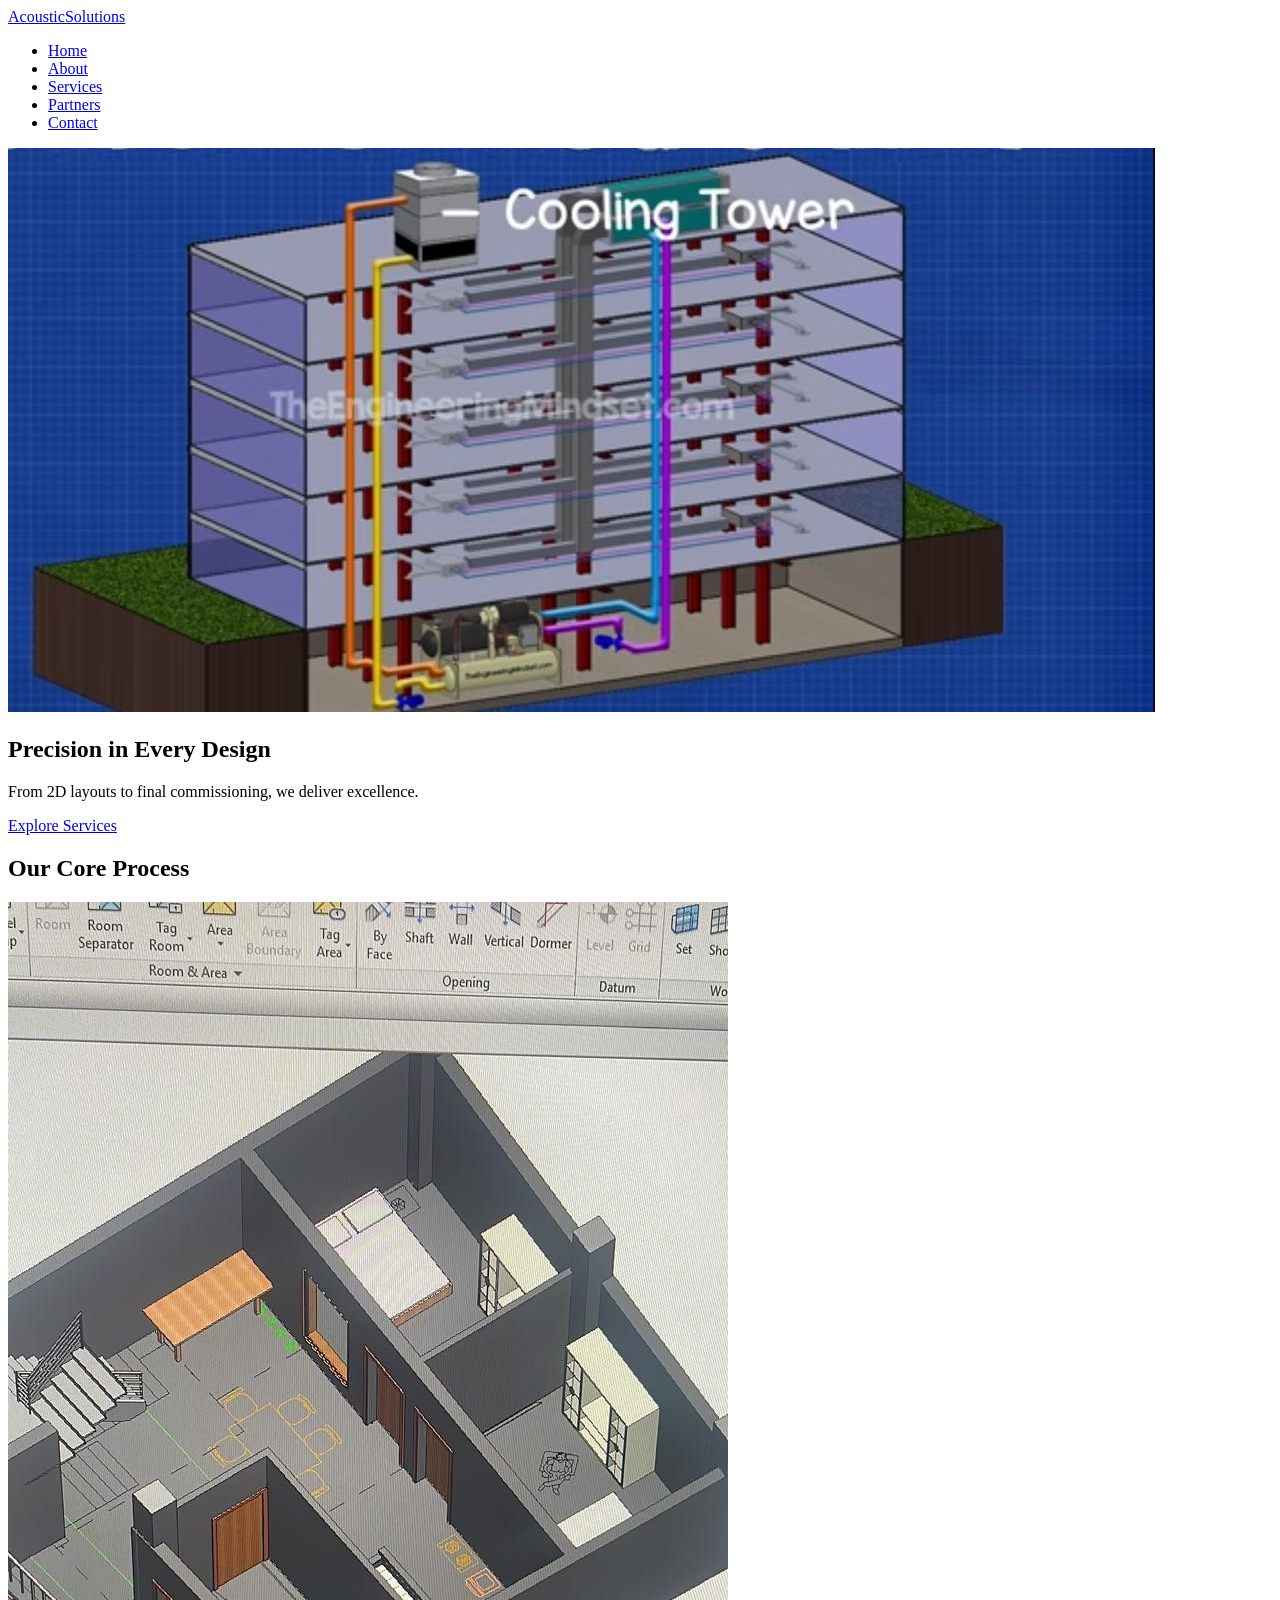
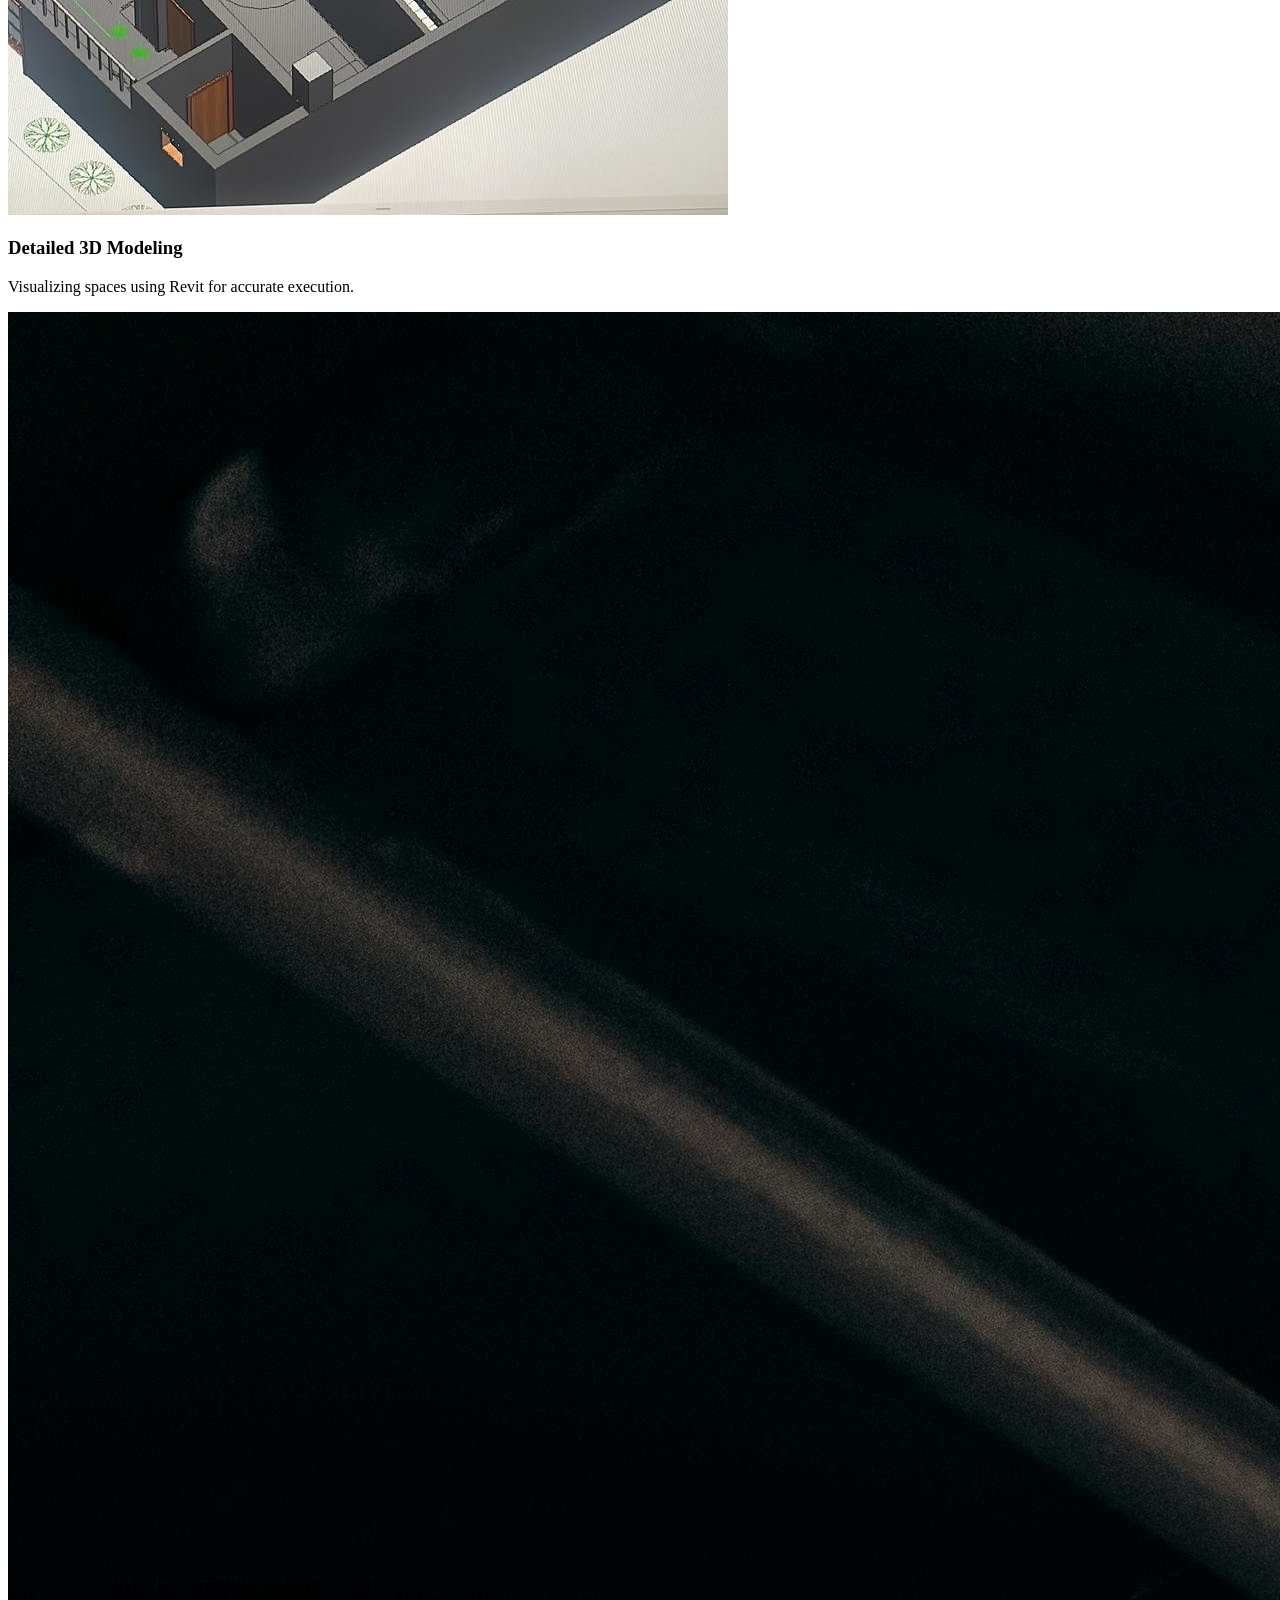
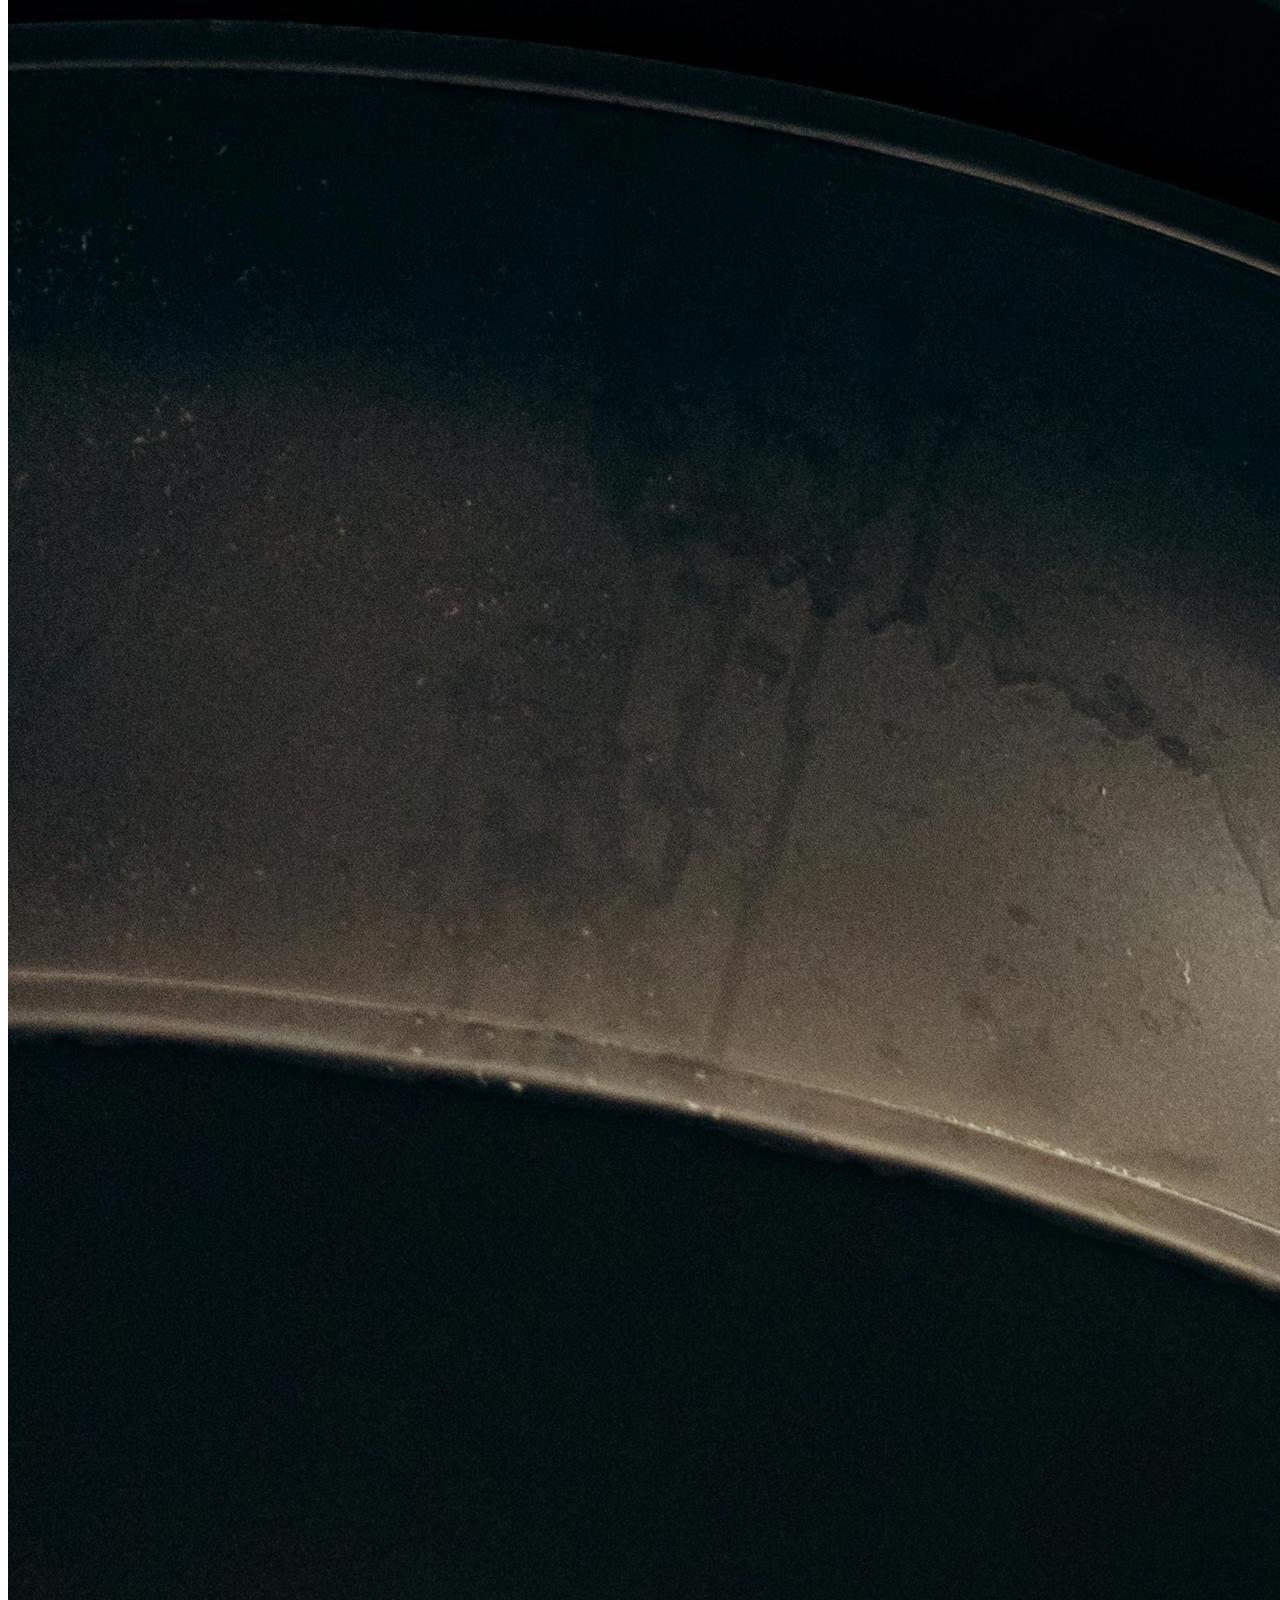
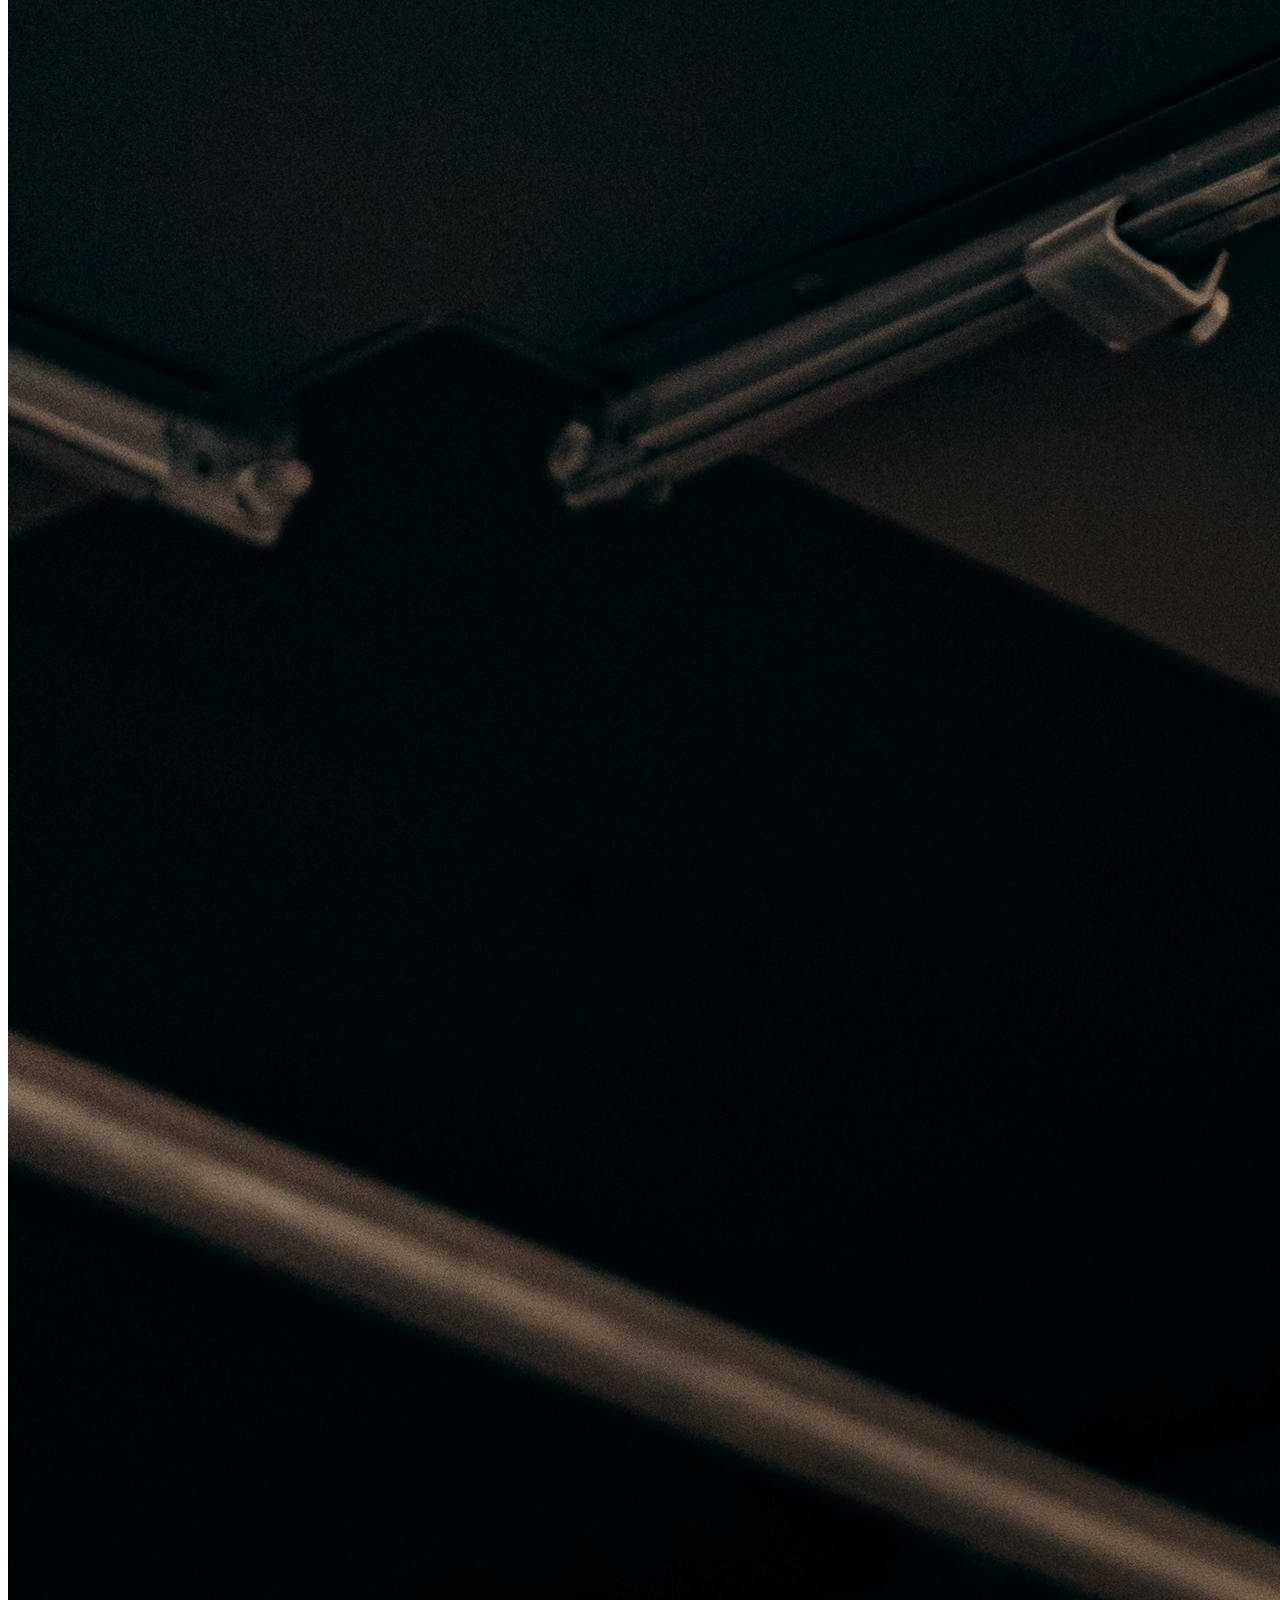
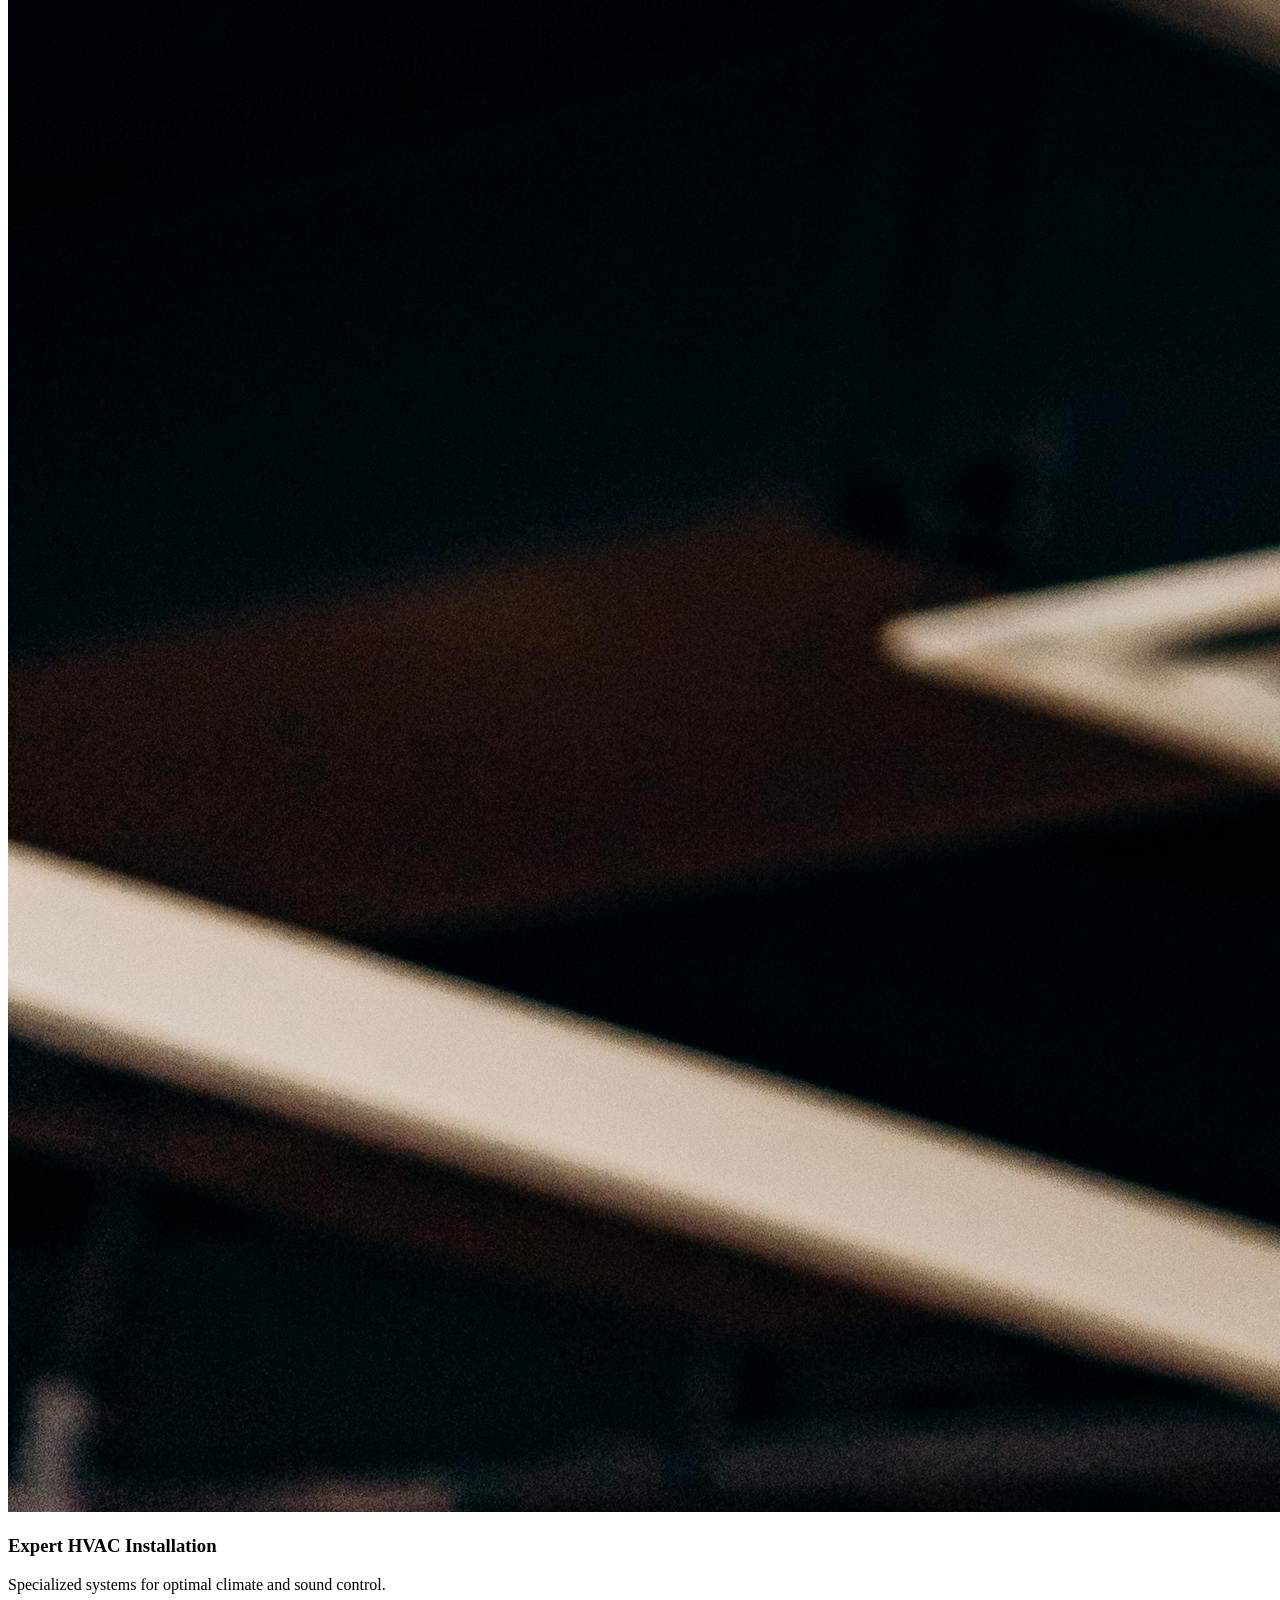
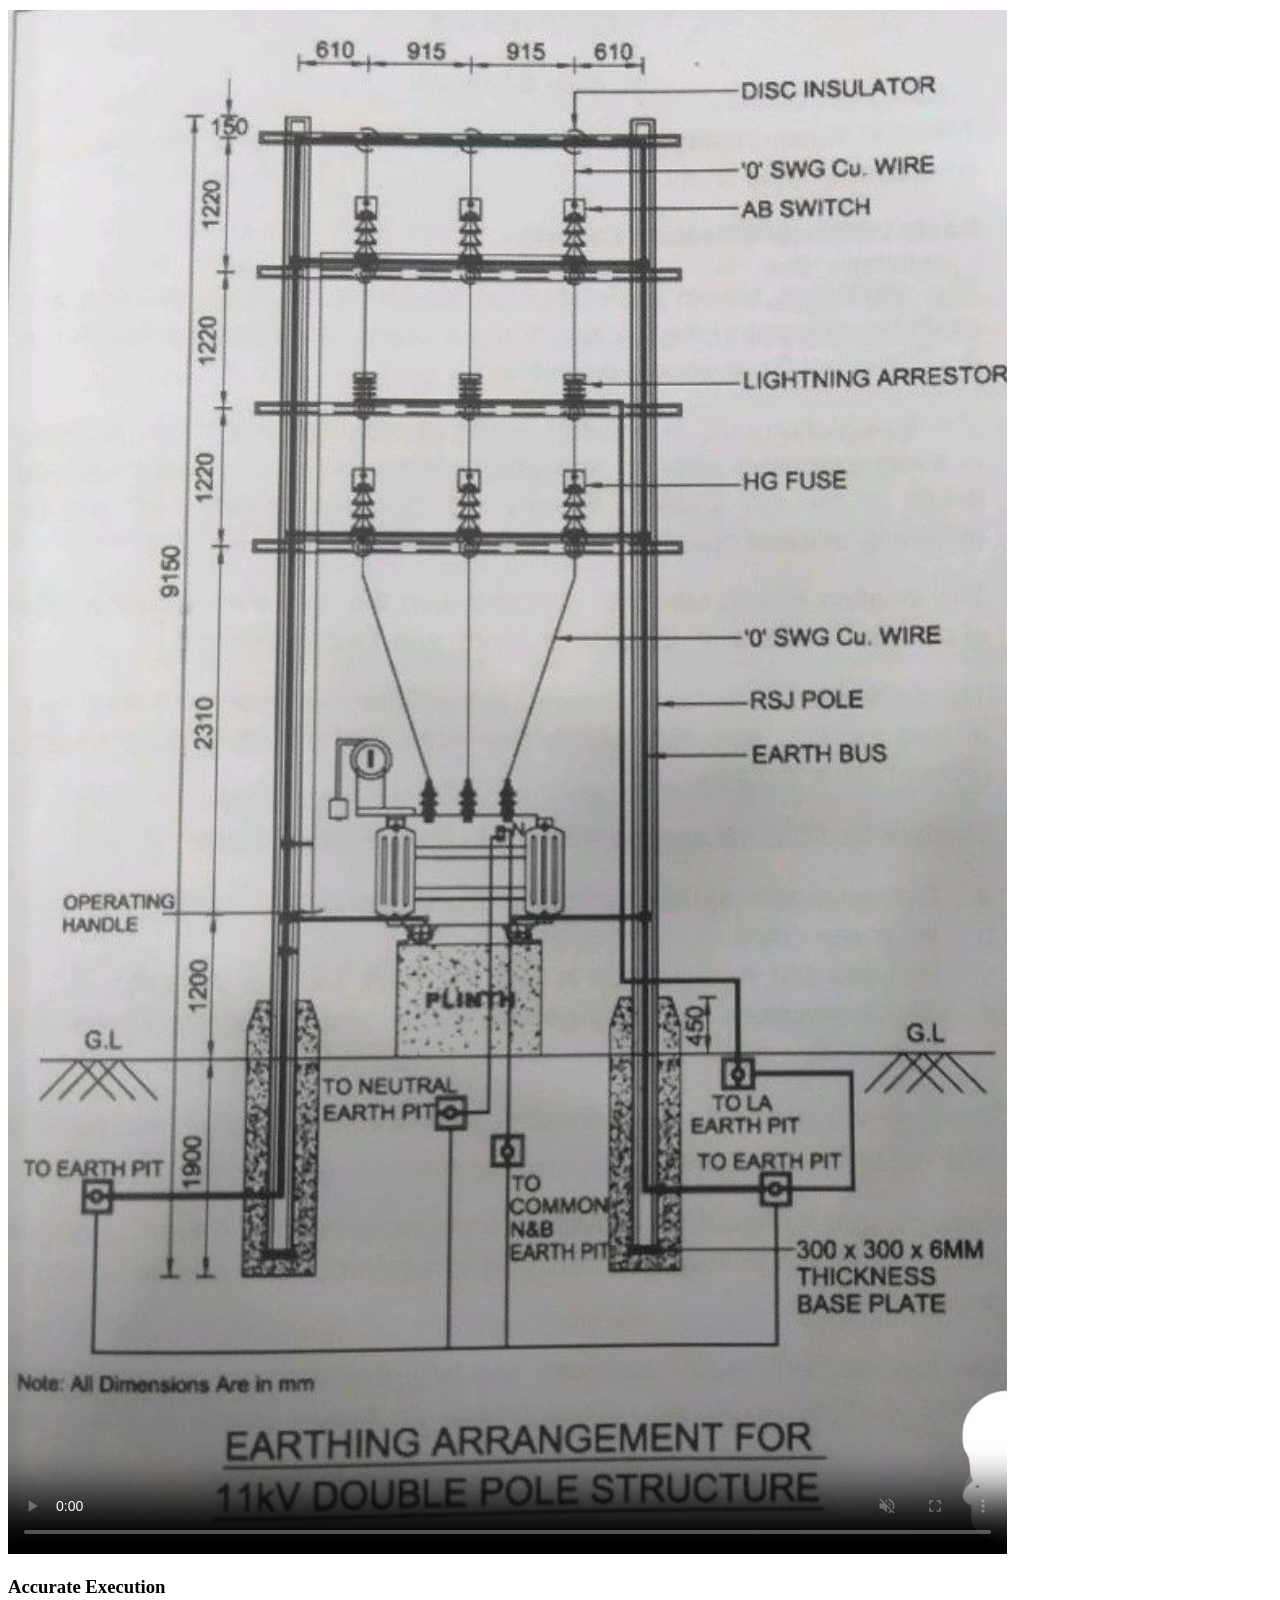
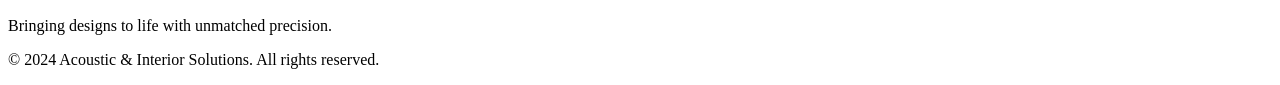
==== index.html @ cf15845e "Add files via upload" ====
<!DOCTYPE html>
<html lang="en">
<head>
    <meta charset="UTF-8">
    <meta name="viewport" content="width=device-width, initial-scale=1.0">
    <title>Home | Acoustic & Interior Solutions</title>
    <link rel="stylesheet" href="css/style.css">
</head>
<body>

<header>
    <a href="index.html" class="logo">AcousticSolutions</a>
    <nav>
        <ul>
            <li><a href="index.html">Home</a></li>
            <li><a href="about.html">About</a></li>
            <li><a href="service.html">Services</a></li>
            <li><a href="partner.html">Partners</a></li>
            <li><a href="contact.html">Contact</a></li>
        </ul>
    </nav>
</header>

<main>
    <!-- Hero Section with Background Video -->
    <section class="hero-video media-container">
        <video autoplay loop muted playsinline poster="image/system.jpg">
            <source src="video/work.mp4" type="video/mp4">
            Your browser does not support the video tag.
        </video>
        <div class="hero-overlay">
            <h1>Precision in Every Design</h1>
            <p>From 2D layouts to final commissioning, we deliver excellence.</p>
            <a href="service.html" class="btn">Explore Services</a>
        </div>
    </section>

    <!-- Featured Projects/Process -->
    <section class="featured fade-in">
        <h2>Our Core Process</h2>
        <div class="grid-3">
            <div class="card">
                <div class="media-container">
                    <img src="image/revit1.jpg" alt="Revit Design Model">
                </div>
                <h3>Detailed 3D Modeling</h3>
                <p>Visualizing spaces using Revit for accurate execution.</p>
            </div>
            <div class="card">
                <div class="media-container">
                    <img src="image/duct1.jpg" alt="Ductwork Installation">
                </div>
                <h3>Expert HVAC Installation</h3>
                <p>Specialized systems for optimal climate and sound control.</p>
            </div>
            <div class="card">
                <div class="media-container">
                    <video controls muted poster="image/ele.jpg">
                        <source src="video/accurate.mp4" type="video/mp4">
                    </video>
                </div>
                <h3>Accurate Execution</h3>
                <p>Bringing designs to life with unmatched precision.</p>
            </div>
        </div>
    </section>
</main>

<footer>
    <p>&copy; 2024 Acoustic & Interior Solutions. All rights reserved.</p>
</footer>

<script src="js/script.js"></script>
</body>
</html>
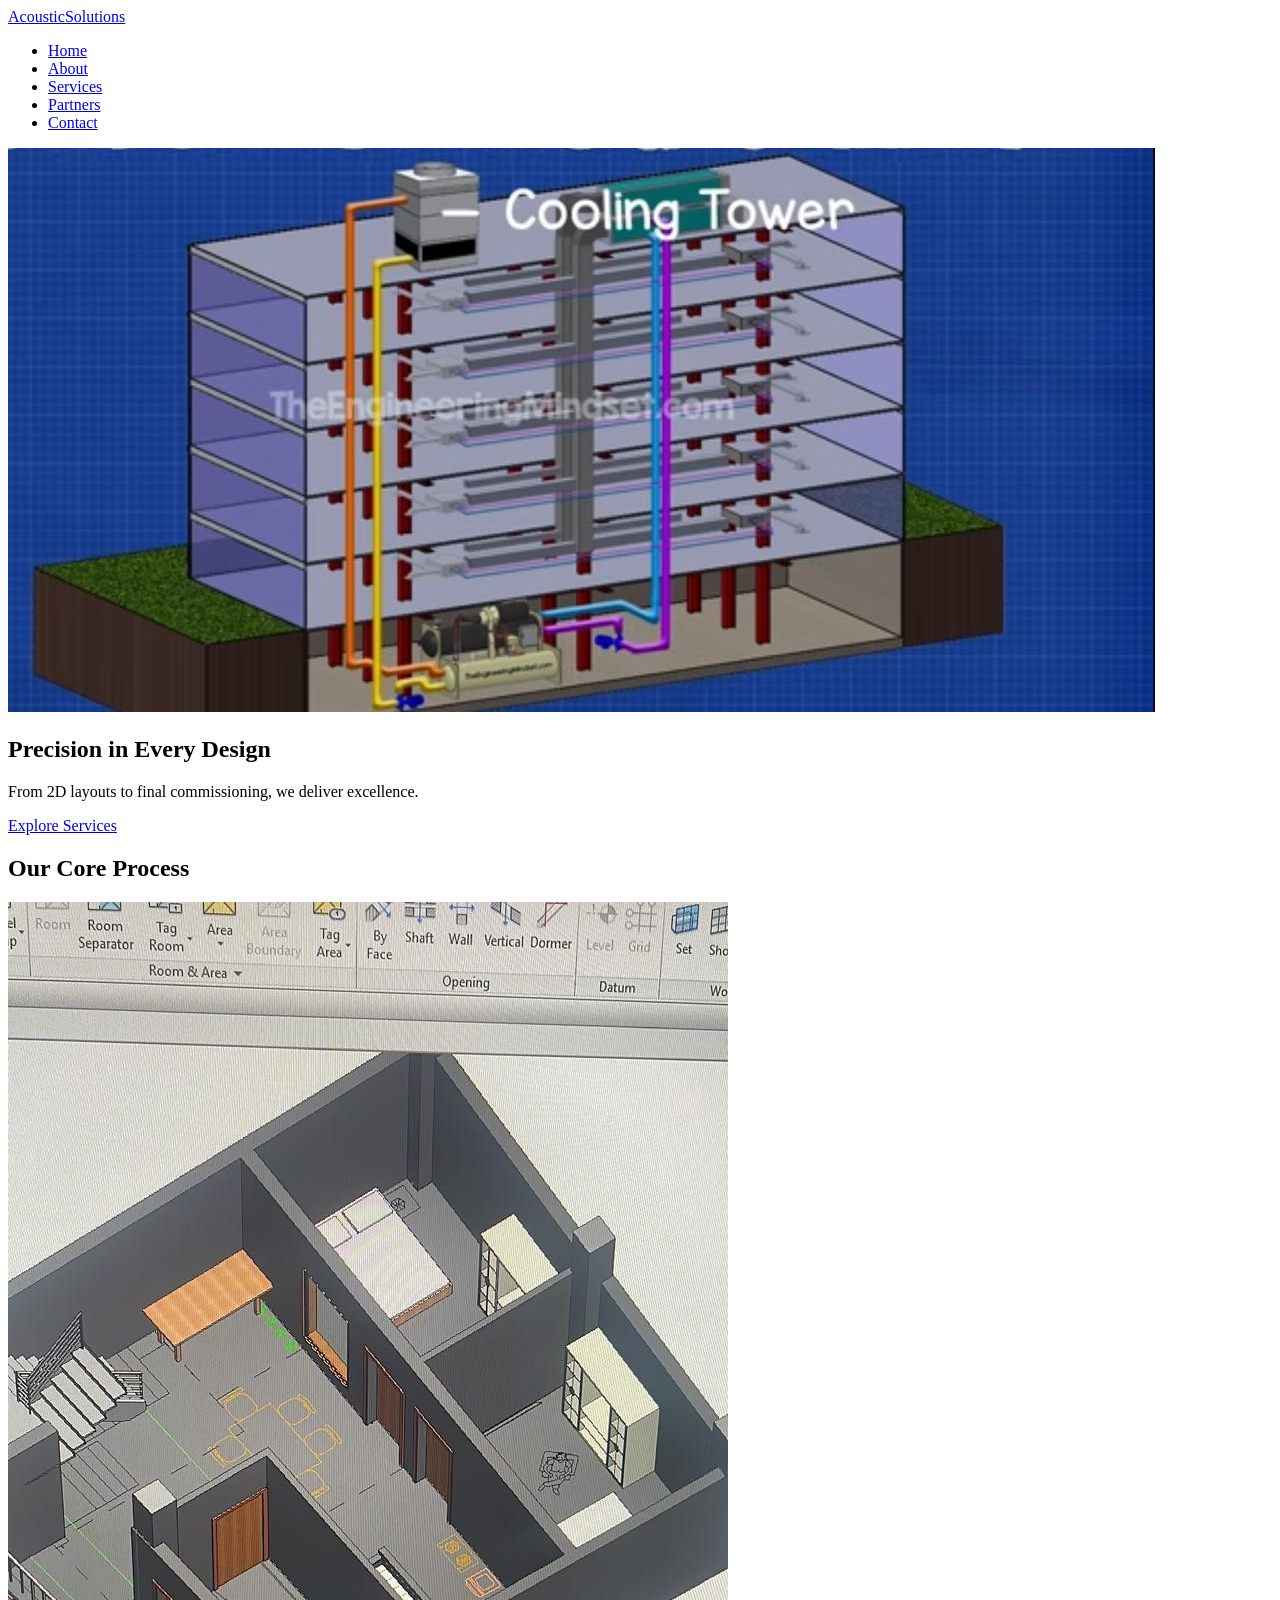
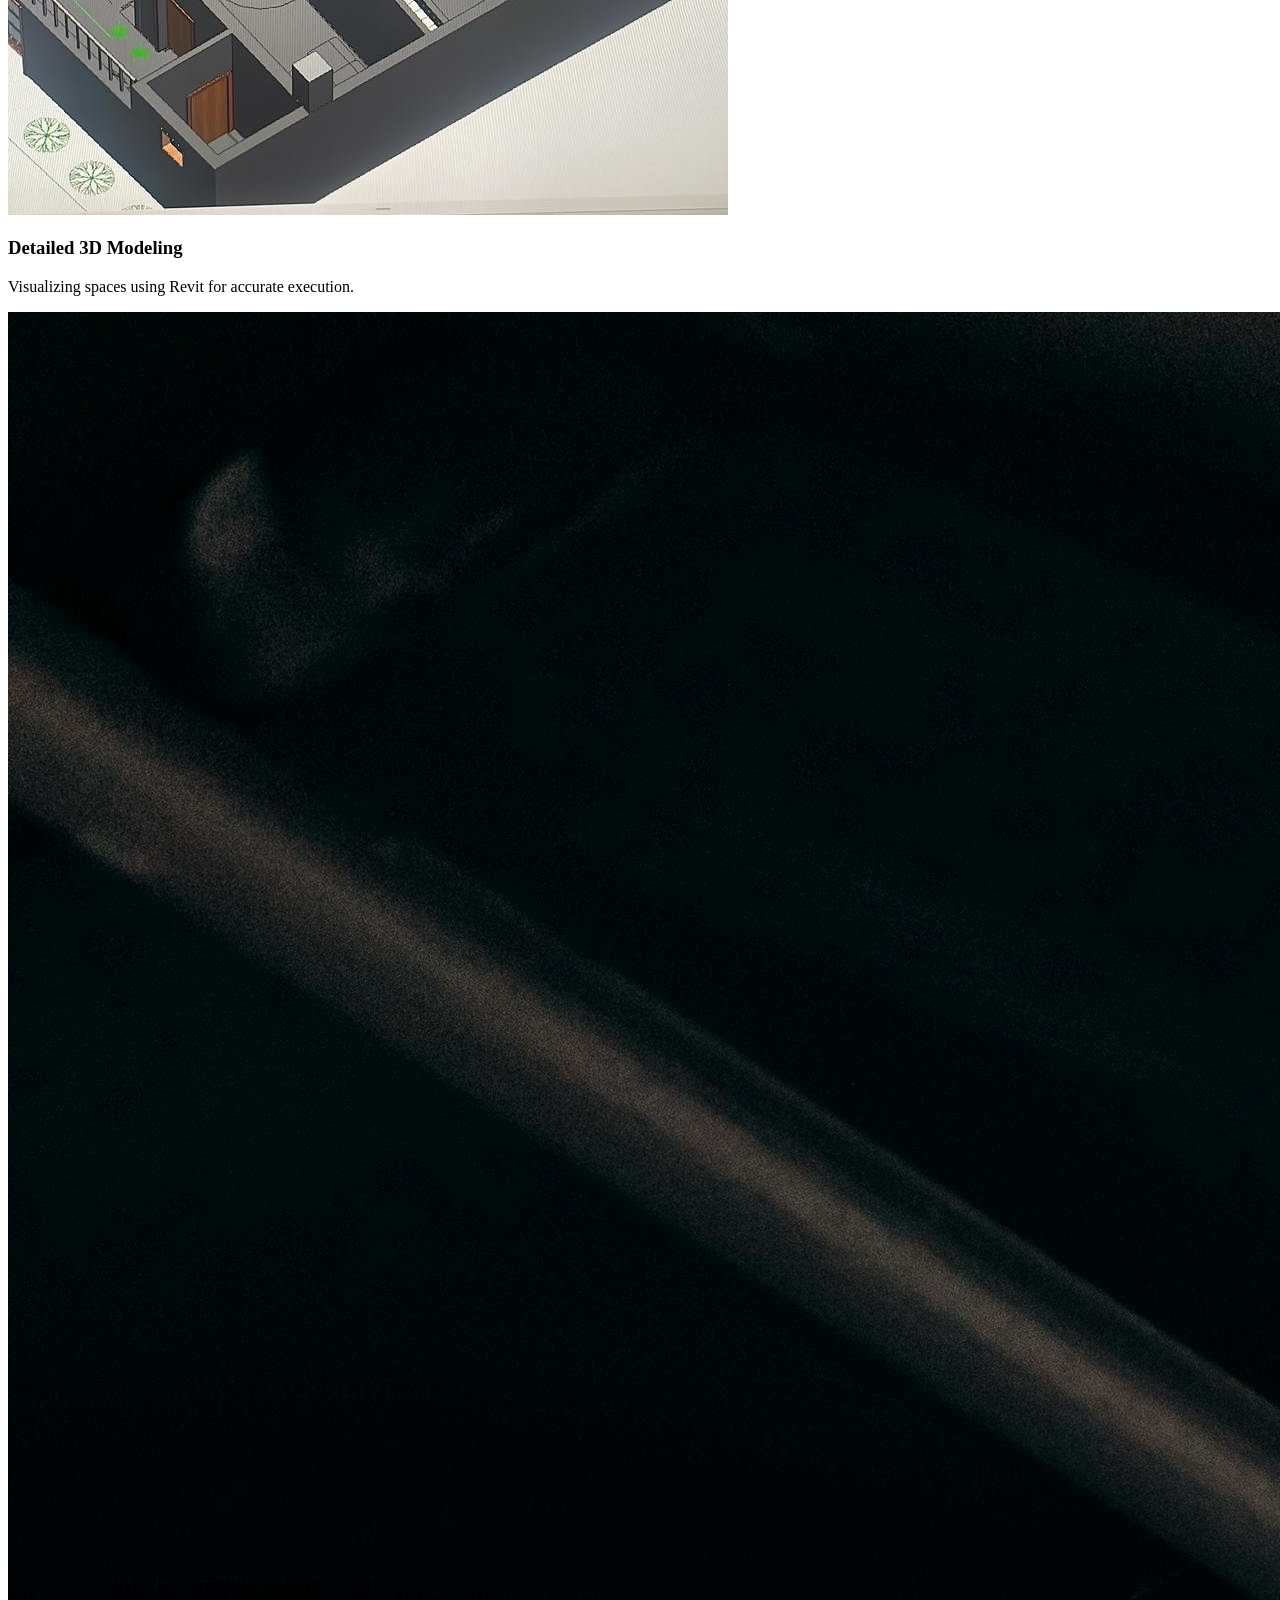
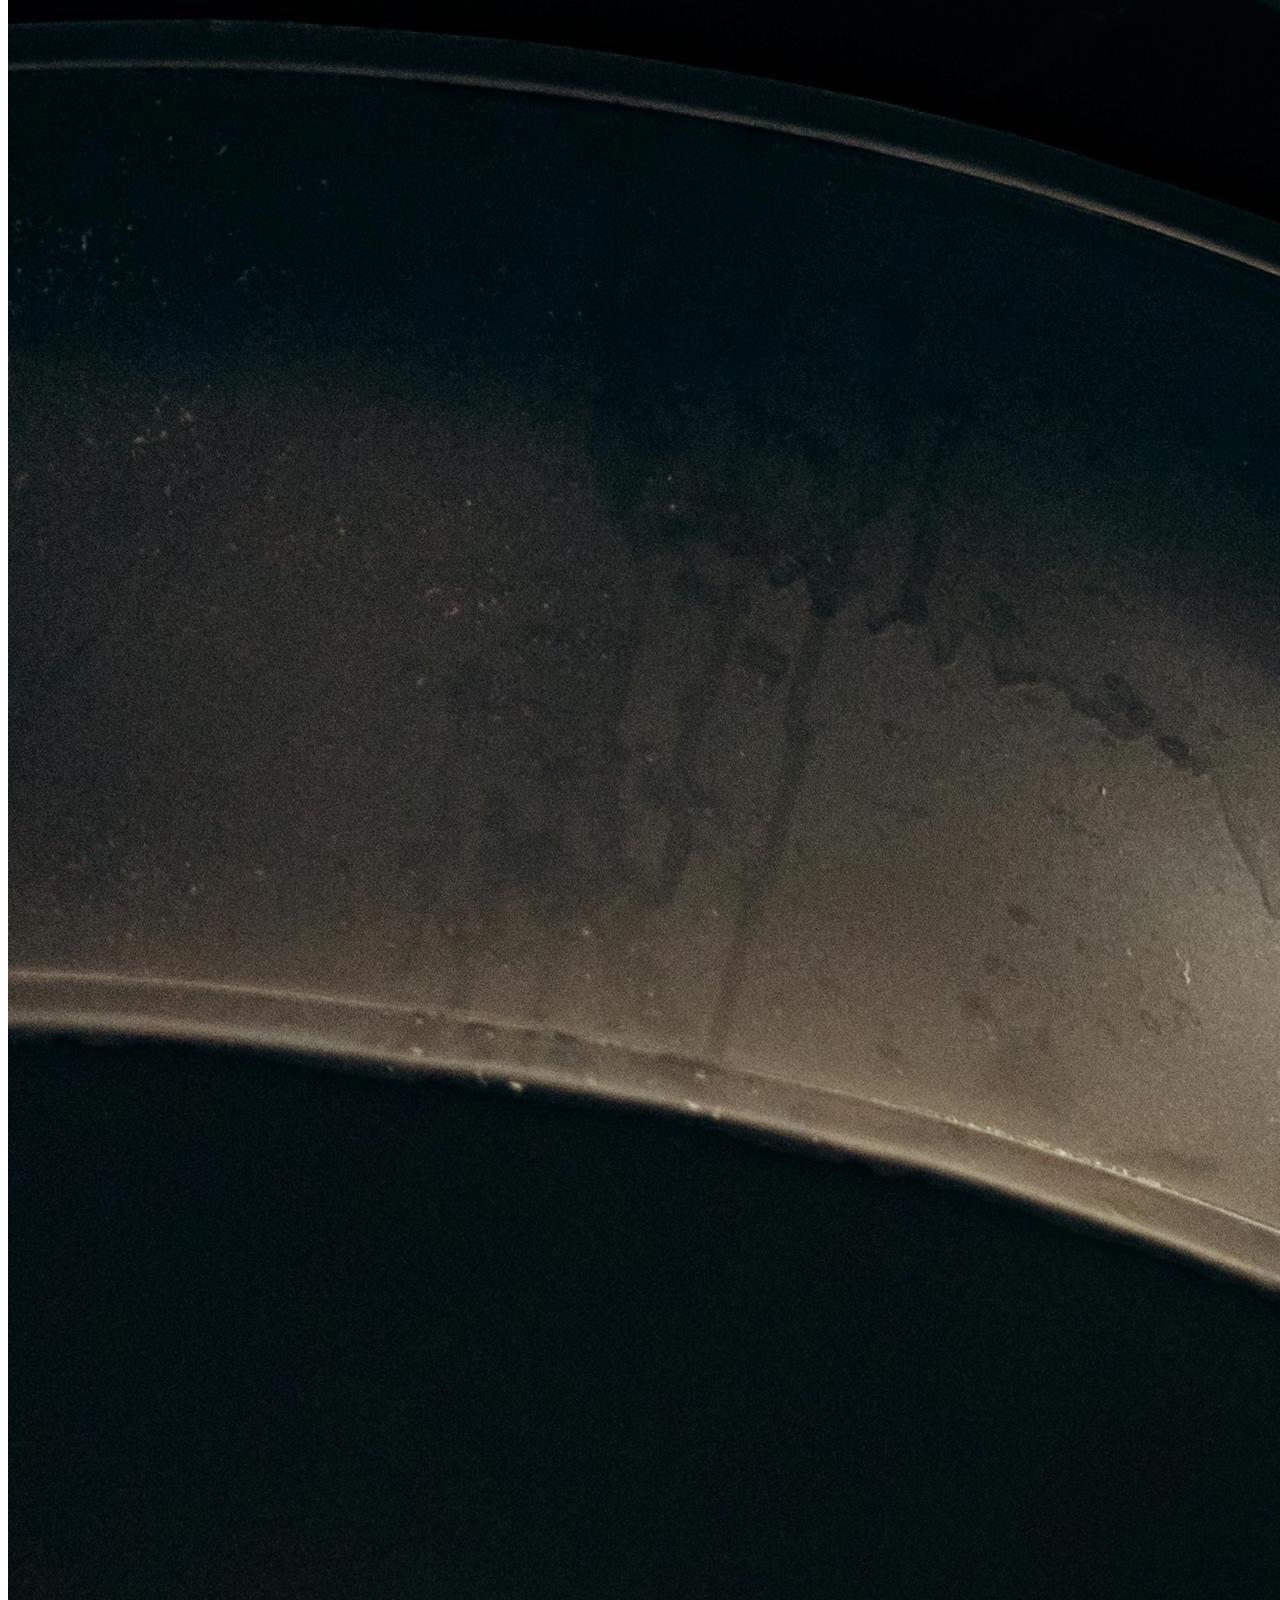
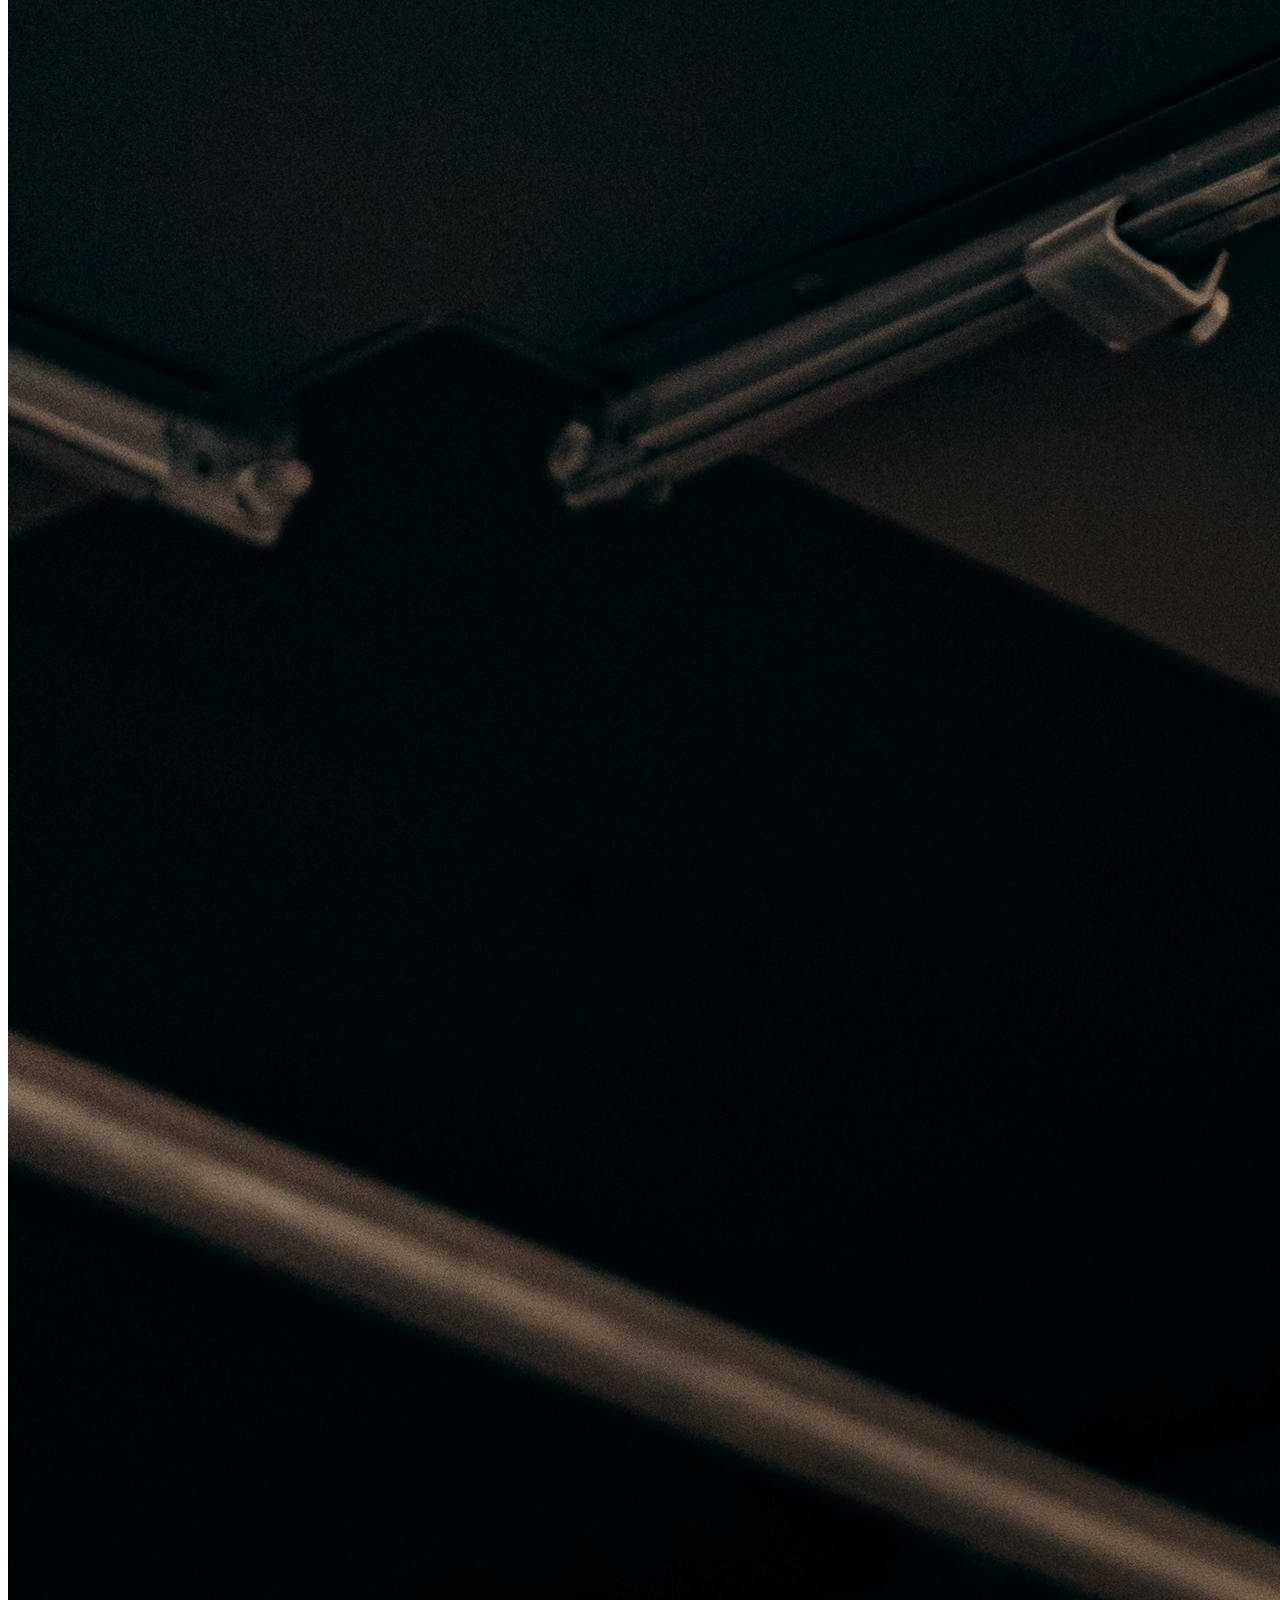
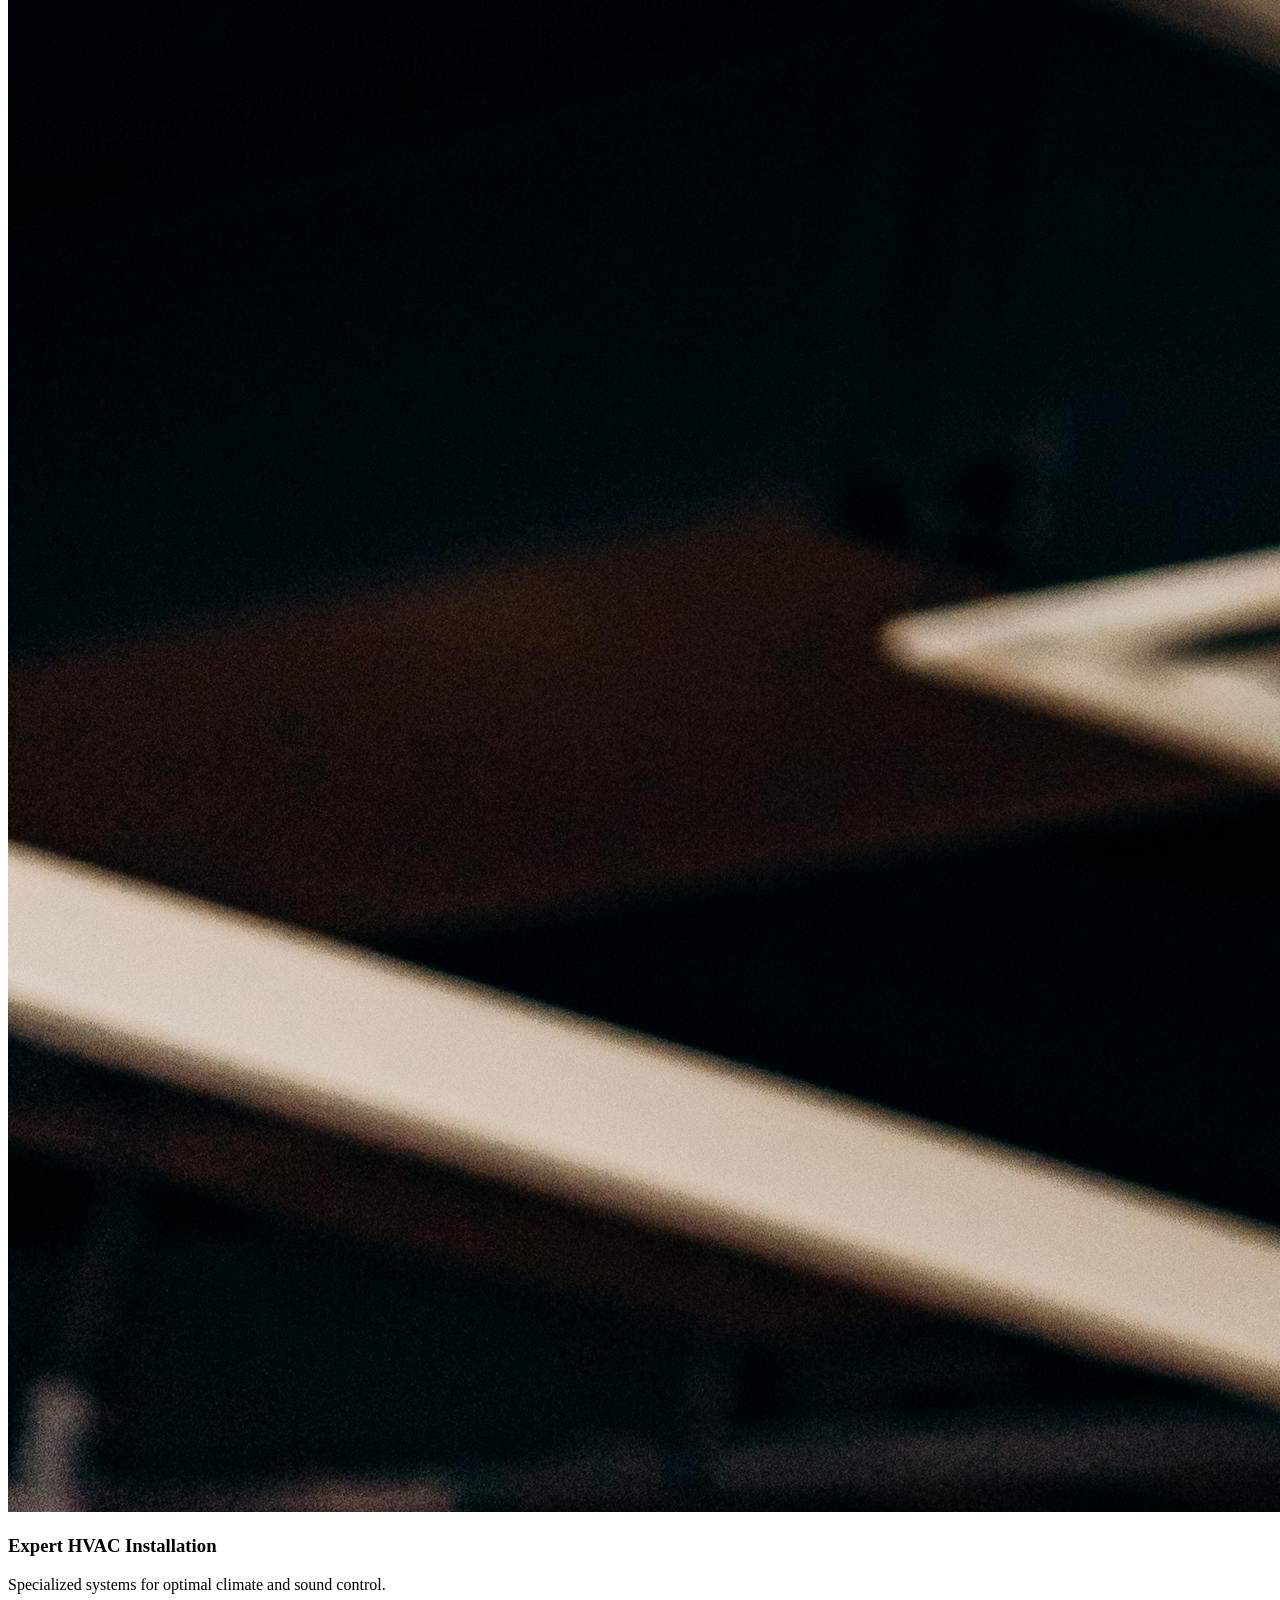
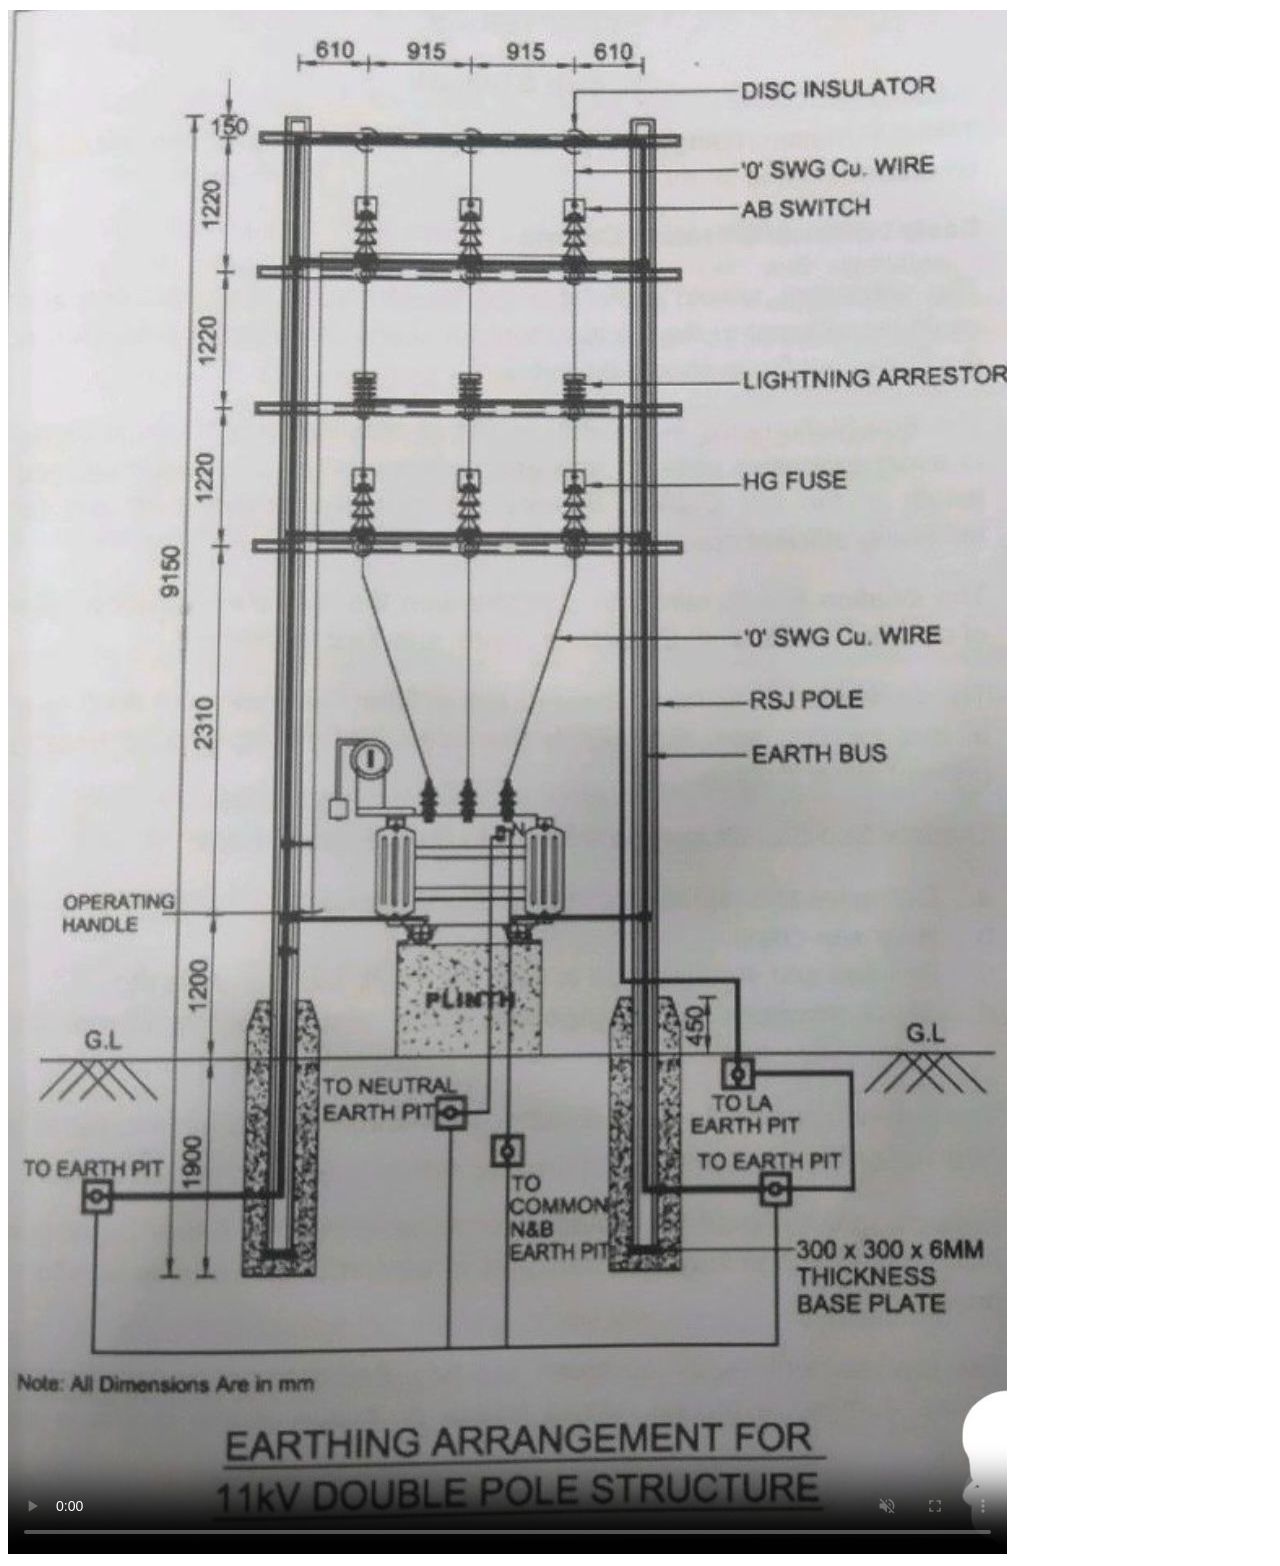
==== commit 2c21f6b9: "Update index.html" ====
--- a/index.html
+++ b/index.html
@@ -5,6 +5,18 @@
     <meta name="viewport" content="width=device-width, initial-scale=1.0">
     <title>Home | Acoustic & Interior Solutions</title>
     <link rel="stylesheet" href="css/style.css">
+    <style>
+        /* Chatbot UI Styles */
+        #ai-chat-container { position: fixed; bottom: 20px; right: 20px; z-index: 1000; font-family: Arial, sans-serif; }
+        #chat-button { background: #007bff; color: white; border: none; padding: 15px 20px; border-radius: 50px; cursor: pointer; box-shadow: 0 4px 10px rgba(0,0,0,0.2); font-weight: bold; }
+        #chat-window { display: none; width: 300px; height: 400px; background: white; border-radius: 10px; box-shadow: 0 5px 20px rgba(0,0,0,0.3); flex-direction: column; overflow: hidden; border: 1px solid #ddd; }
+        #chat-header { background: #007bff; color: white; padding: 15px; text-align: center; font-weight: bold; }
+        #chat-messages { flex: 1; padding: 15px; overflow-y: auto; font-size: 14px; background: #f9f9f9; }
+        .bot-msg { background: #e9e9e9; padding: 8px; border-radius: 8px; margin-bottom: 10px; display: inline-block; width: 90%; }
+        .user-options { display: flex; flex-direction: column; gap: 5px; }
+        .option-btn { background: #fff; border: 1px solid #007bff; color: #007bff; padding: 8px; border-radius: 5px; cursor: pointer; text-align: left; font-size: 13px; transition: 0.3s; }
+        .option-btn:hover { background: #007bff; color: white; }
+    </style>
 </head>
 <body>
 
@@ -22,11 +34,9 @@
 </header>
 
 <main>
-    <!-- Hero Section with Background Video -->
     <section class="hero-video media-container">
         <video autoplay loop muted playsinline poster="image/system.jpg">
             <source src="video/work.mp4" type="video/mp4">
-            Your browser does not support the video tag.
         </video>
         <div class="hero-overlay">
             <h1>Precision in Every Design</h1>
@@ -35,7 +45,6 @@
         </div>
     </section>
 
-    <!-- Featured Projects/Process -->
     <section class="featured fade-in">
         <h2>Our Core Process</h2>
         <div class="grid-3">
@@ -56,20 +65,4 @@
             <div class="card">
                 <div class="media-container">
                     <video controls muted poster="image/ele.jpg">
-                        <source src="video/accurate.mp4" type="video/mp4">
-                    </video>
-                </div>
-                <h3>Accurate Execution</h3>
-                <p>Bringing designs to life with unmatched precision.</p>
-            </div>
-        </div>
-    </section>
-</main>
-
-<footer>
-    <p>&copy; 2024 Acoustic & Interior Solutions. All rights reserved.</p>
-</footer>
-
-<script src="js/script.js"></script>
-</body>
-</html>+                        <source src="video/accurate.mp4" type="video
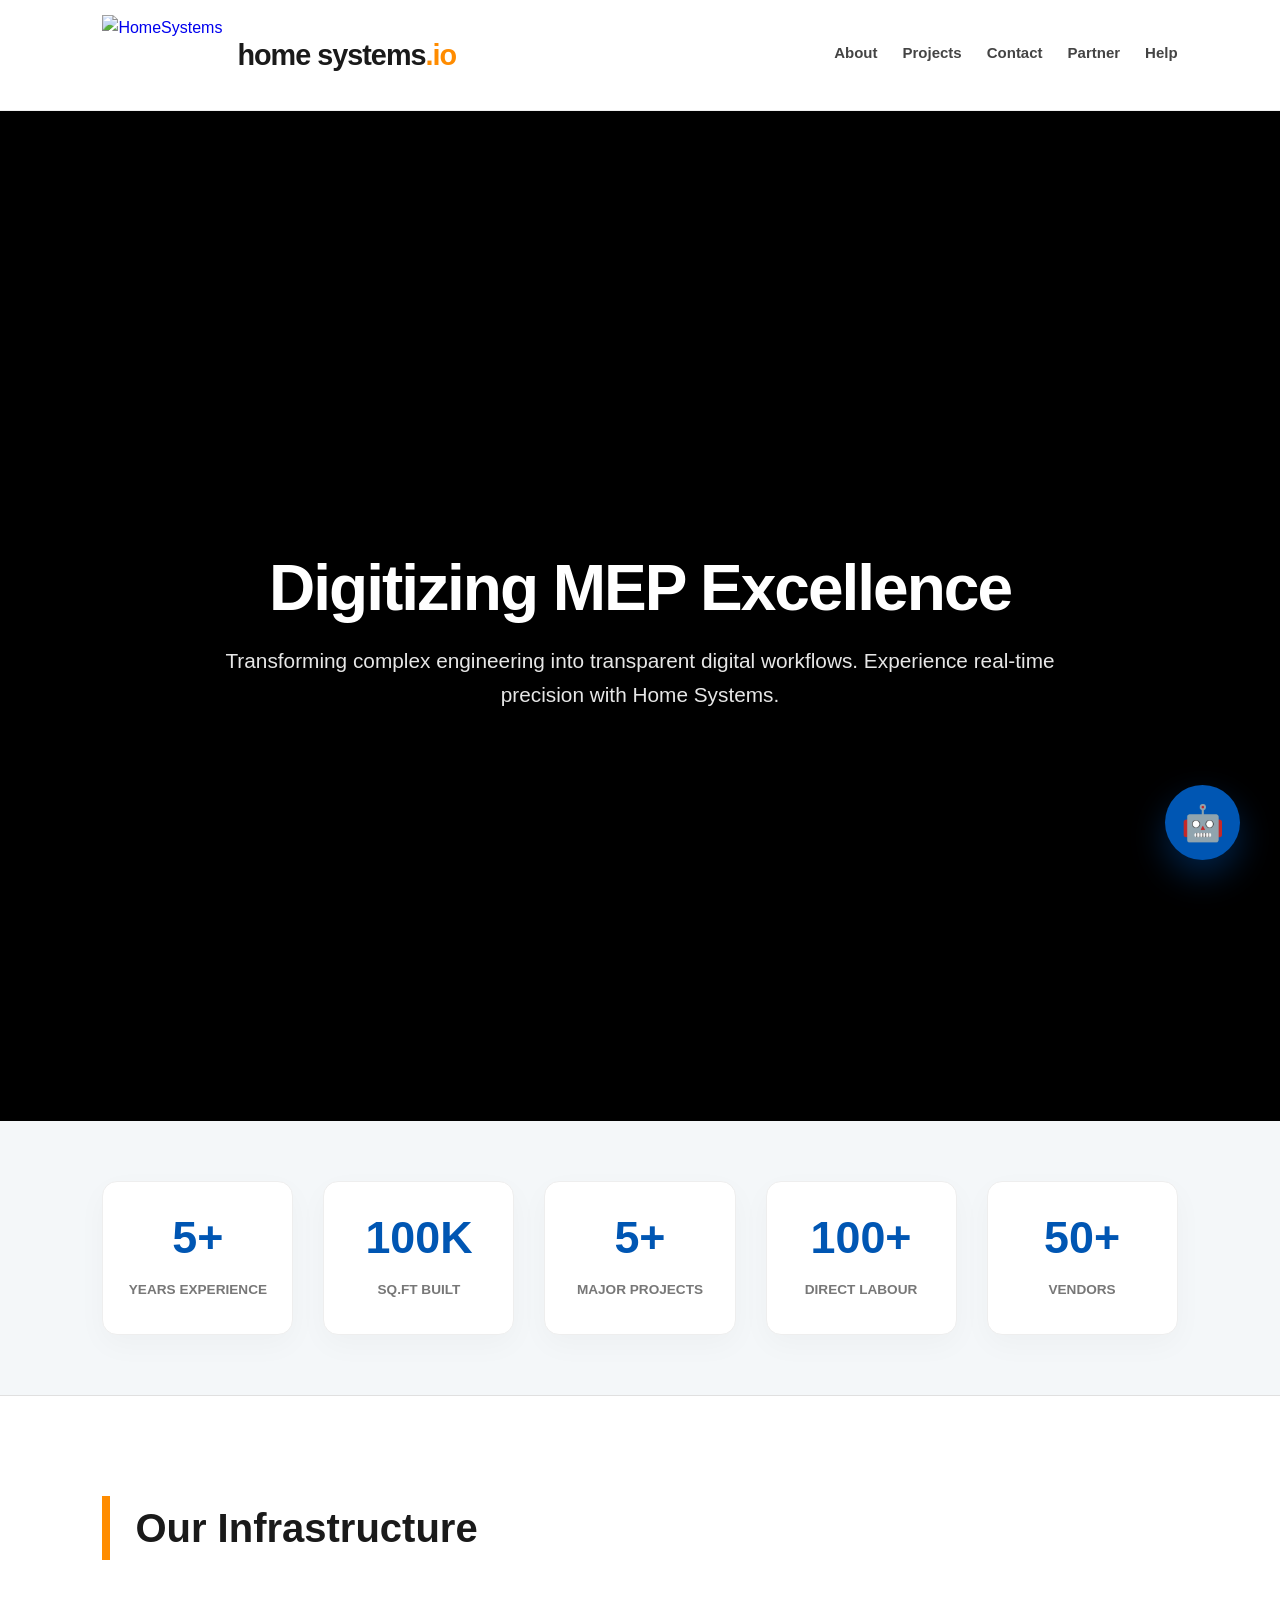
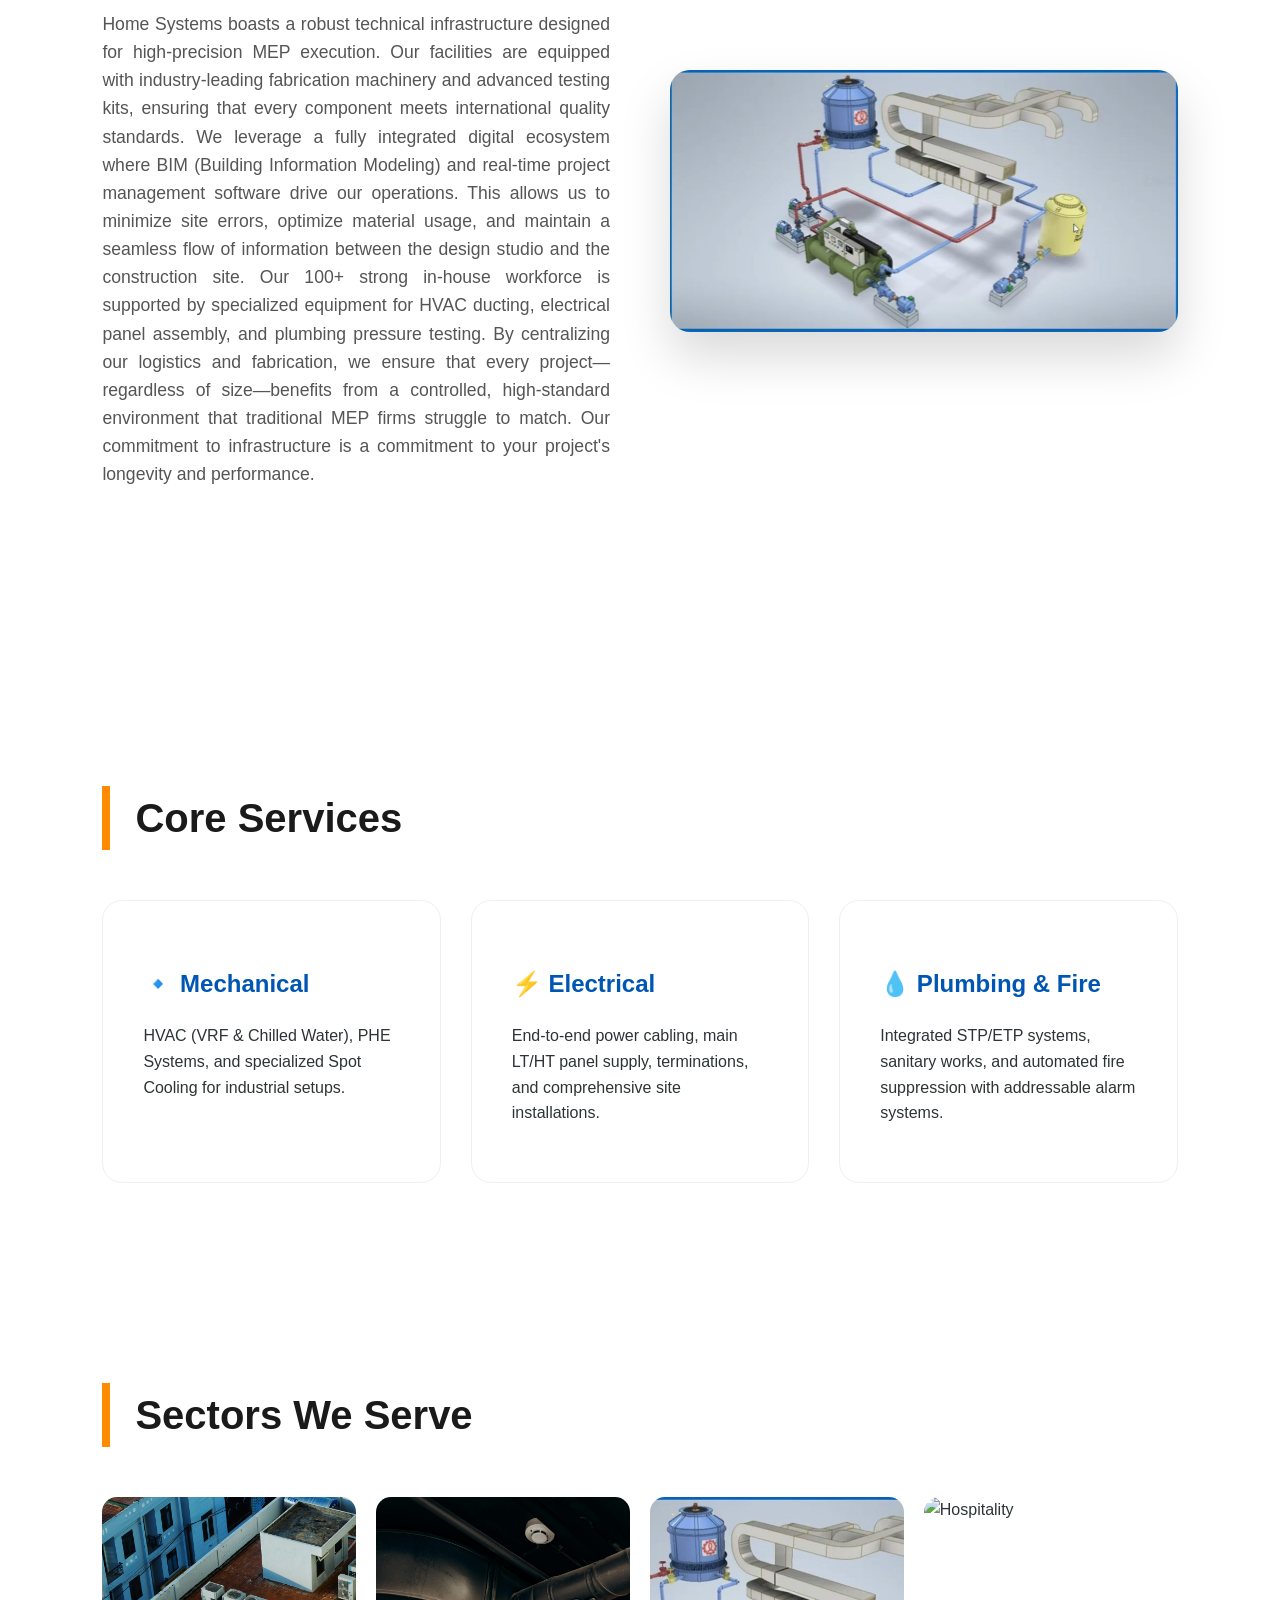
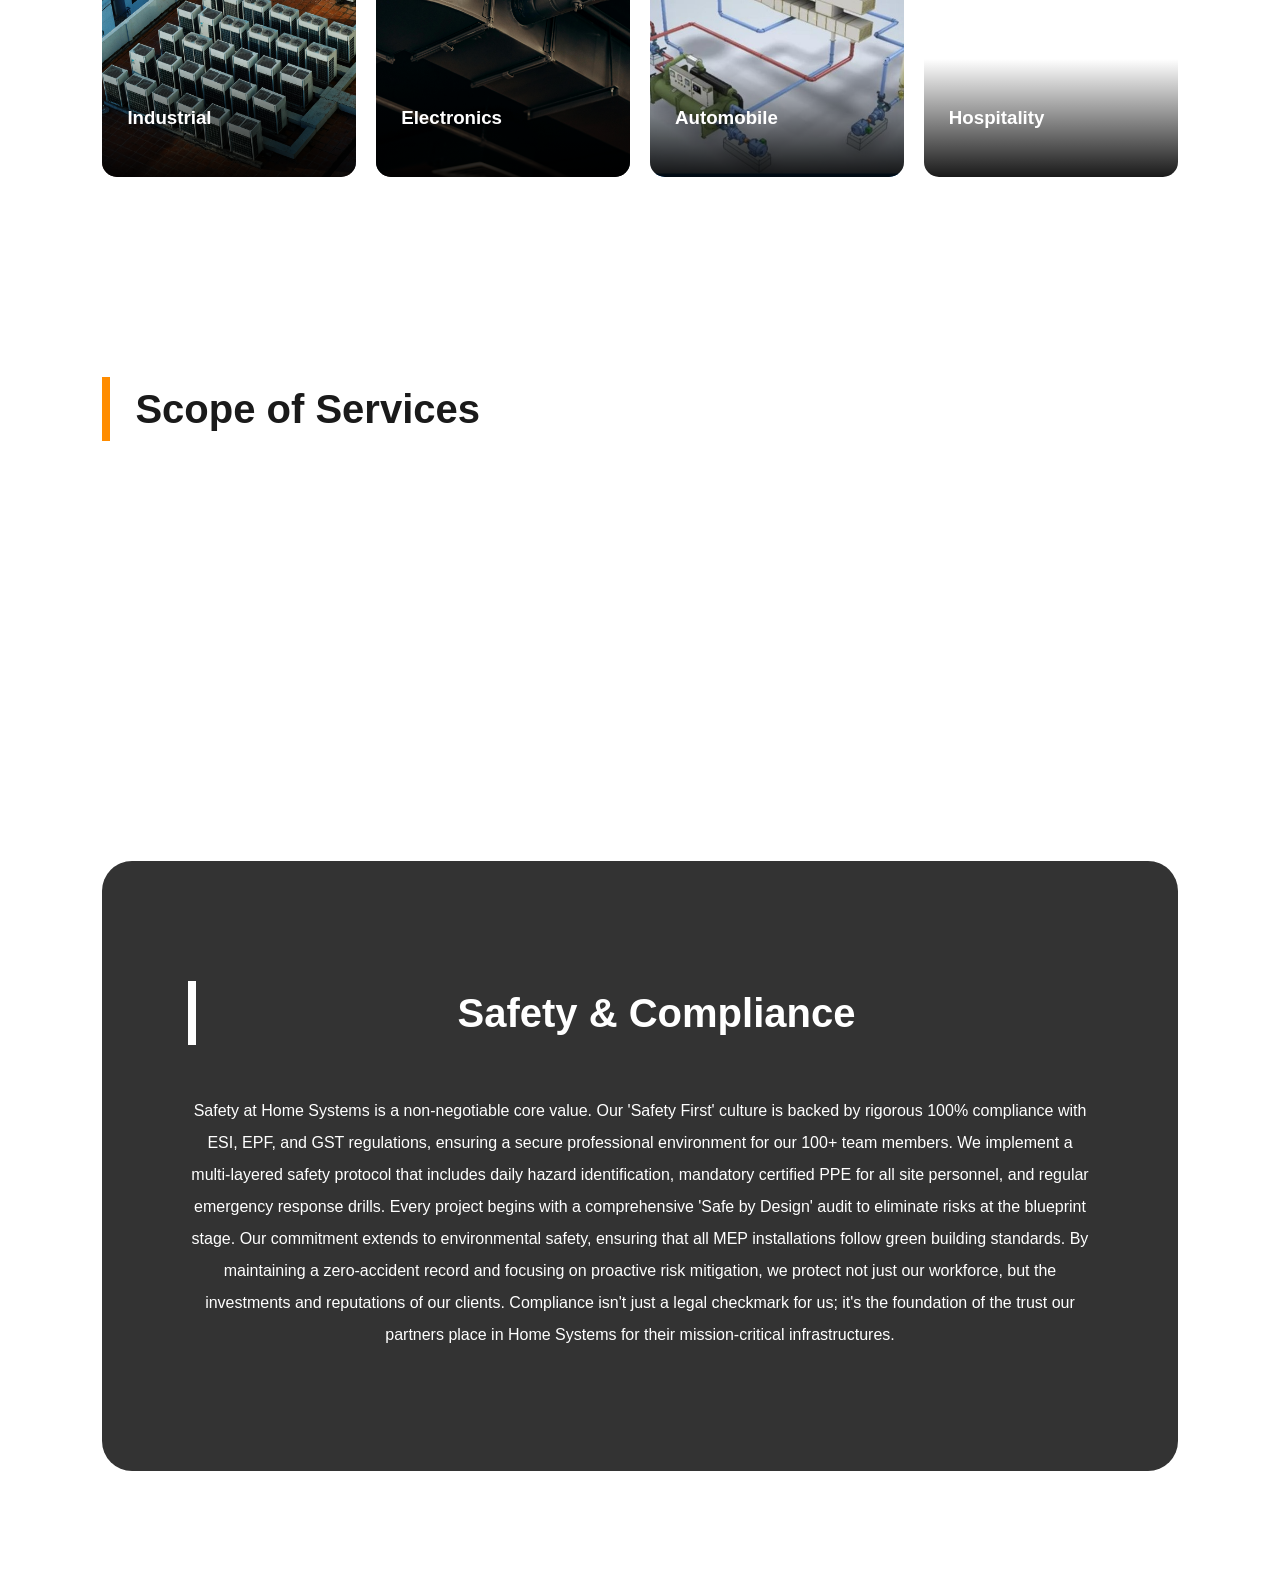
==== commit c12a73d6: "Add files via upload" ====
--- a/index.html
+++ b/index.html
@@ -3,66 +3,206 @@
 <head>
     <meta charset="UTF-8">
     <meta name="viewport" content="width=device-width, initial-scale=1.0">
-    <title>Home | Acoustic & Interior Solutions</title>
-    <link rel="stylesheet" href="css/style.css">
+    <title>Home Systems | Digital MEP Leaders</title>
     <style>
-        /* Chatbot UI Styles */
-        #ai-chat-container { position: fixed; bottom: 20px; right: 20px; z-index: 1000; font-family: Arial, sans-serif; }
-        #chat-button { background: #007bff; color: white; border: none; padding: 15px 20px; border-radius: 50px; cursor: pointer; box-shadow: 0 4px 10px rgba(0,0,0,0.2); font-weight: bold; }
-        #chat-window { display: none; width: 300px; height: 400px; background: white; border-radius: 10px; box-shadow: 0 5px 20px rgba(0,0,0,0.3); flex-direction: column; overflow: hidden; border: 1px solid #ddd; }
-        #chat-header { background: #007bff; color: white; padding: 15px; text-align: center; font-weight: bold; }
-        #chat-messages { flex: 1; padding: 15px; overflow-y: auto; font-size: 14px; background: #f9f9f9; }
-        .bot-msg { background: #e9e9e9; padding: 8px; border-radius: 8px; margin-bottom: 10px; display: inline-block; width: 90%; }
-        .user-options { display: flex; flex-direction: column; gap: 5px; }
-        .option-btn { background: #fff; border: 1px solid #007bff; color: #007bff; padding: 8px; border-radius: 5px; cursor: pointer; text-align: left; font-size: 13px; transition: 0.3s; }
-        .option-btn:hover { background: #007bff; color: white; }
+        :root { 
+            --primary: #0056b3; 
+            --accent: #ff8c00; 
+            --bg-light: #f4f7f9;
+            --text-main: #2d3436;
+        }
+        
+        body { margin: 0; font-family: 'Inter', 'Segoe UI', sans-serif; background: #fff; color: var(--text-main); line-height: 1.6; }
+
+        /* --- 1. Premium Navigation (Bigger Logo) --- */
+        header { 
+            background: rgba(255, 255, 255, 0.95); backdrop-filter: blur(10px);
+            padding: 15px 8%; display: flex; justify-content: space-between; 
+            align-items: center; border-bottom: 1px solid #eee; position: sticky; top: 0; z-index: 2000;
+        }
+        .logo-container { display: flex; align-items: center; gap: 15px; text-decoration: none; }
+        .logo-img { height: 80px; width: auto; transition: 0.3s; }
+        .logo-text { font-size: 1.8rem; font-weight: 800; color: #1a1a1a; letter-spacing: -1px; }
+        .brand-io { color: var(--accent); }
+
+        nav { display: flex; gap: 25px; }
+        nav a { text-decoration: none; color: #444; font-size: 15px; font-weight: 600; position: relative; padding-bottom: 5px; }
+        nav a::after { content: ''; position: absolute; width: 0; height: 2px; bottom: 0; left: 0; background: var(--accent); transition: 0.3s; }
+        nav a:hover::after { width: 100%; }
+
+        /* --- 2. Cinematic Hero Section --- */
+        .hero { position: relative; height: 90vh; display: flex; align-items: center; justify-content: center; background: #000; color: white; overflow: hidden; }
+        #bg-video { position: absolute; top: 50%; left: 50%; min-width: 100%; min-height: 100%; transform: translate(-50%, -50%); object-fit: cover; opacity: 0.45; }
+        .hero-box { position: relative; z-index: 10; text-align: center; max-width: 900px; padding: 0 20px; }
+        .hero-box h1 { font-size: 4rem; font-weight: 900; margin-bottom: 20px; letter-spacing: -2px; line-height: 1.1; }
+        .hero-box p { font-size: 1.3rem; opacity: 0.9; font-weight: 300; }
+
+        /* --- 3. 100x Stats (Experience & Growth) --- */
+        .stats-section { padding: 60px 8%; background: var(--bg-light); border-bottom: 1px solid #e0e0e0; }
+        .stats-grid { display: grid; grid-template-columns: repeat(auto-fit, minmax(180px, 1fr)); gap: 30px; text-align: center; }
+        .stat-card { padding: 20px; background: white; border-radius: 15px; box-shadow: 0 10px 30px rgba(0,0,0,0.03); border: 1px solid #eee; }
+        .stat-card h3 { font-size: 2.8rem; color: var(--primary); margin: 0; font-weight: 800; }
+        .stat-card p { font-size: 0.85rem; color: #777; font-weight: 700; text-transform: uppercase; margin-top: 5px; }
+
+        /* --- 4. Services & Sectors (Visual Content) --- */
+        section { padding: 100px 8%; }
+        .section-header { margin-bottom: 50px; border-left: 8px solid var(--accent); padding-left: 25px; }
+        .section-header h2 { font-size: 2.5rem; margin: 0; color: #1a1a1a; }
+
+        .service-grid { display: grid; grid-template-columns: repeat(auto-fit, minmax(300px, 1fr)); gap: 30px; }
+        .service-item { background: #fff; padding: 40px; border-radius: 20px; border: 1px solid #f0f0f0; transition: 0.4s; }
+        .service-item:hover { transform: translateY(-10px); box-shadow: 0 20px 40px rgba(0,0,0,0.08); }
+        .service-item h3 { color: var(--primary); font-size: 1.5rem; margin-bottom: 20px; display: flex; align-items: center; gap: 10px; }
+
+        .sector-grid { display: grid; grid-template-columns: repeat(auto-fit, minmax(220px, 1fr)); gap: 20px; }
+        .sector-box { position: relative; height: 280px; border-radius: 15px; overflow: hidden; cursor: pointer; }
+        .sector-box img { width: 100%; height: 100%; object-fit: cover; transition: 0.6s; }
+        .sector-box:hover img { transform: scale(1.15); }
+        .sector-info { position: absolute; bottom: 0; left: 0; width: 100%; padding: 25px; background: linear-gradient(transparent, rgba(0,0,0,0.9)); color: white; }
+
+        /* --- 5. Scope Grid (100x Cleanliness) --- */
+        .scope-container { display: grid; grid-template-columns: repeat(auto-fit, minmax(200px, 1fr)); gap: 15px; }
+        .scope-card { background: #f9f9f9; padding: 25px; text-align: center; font-weight: 600; border-radius: 12px; border: 1px solid #eee; transition: 0.3s; }
+        .scope-card:hover { background: var(--primary); color: white; }
+
+        /* --- 6. Detailed Descriptions (Infra & Safety) --- */
+        .detail-flex { display: flex; gap: 60px; align-items: center; margin-bottom: 80px; }
+        .detail-content { flex: 1; text-align: justify; font-size: 1.1rem; color: #555; }
+        .detail-media { flex: 1; border-radius: 20px; overflow: hidden; box-shadow: 0 25px 50px rgba(0,0,0,0.15); }
+        .detail-media img { width: 100%; display: block; }
+
+        .safety-hero { 
+            background: linear-gradient(rgba(0,0,0,0.8), rgba(0,0,0,0.8)), url('image/outdoor.jpg') no-repeat center/cover;
+            padding: 120px 8%; border-radius: 30px; color: white; text-align: center;
+        }
+
+        /* --- AI Bot --- */
+        .ai-fab {
+            position: fixed; bottom: 40px; right: 40px; width: 75px; height: 75px;
+            background: var(--primary); border-radius: 50%; display: flex;
+            justify-content: center; align-items: center; box-shadow: 0 15px 35px rgba(0,86,179,0.4);
+            cursor: pointer; transition: 0.3s; text-decoration: none; z-index: 3000;
+        }
+        .ai-fab:hover { transform: scale(1.1) rotate(10deg); }
+
+        @media (max-width: 992px) { .detail-flex { flex-direction: column; } .hero-box h1 { font-size: 2.5rem; } }
     </style>
 </head>
 <body>
 
 <header>
-    <a href="index.html" class="logo">AcousticSolutions</a>
+    <a href="index.html" class="logo-container">
+        <img src="image/Logo.jpg" alt="HomeSystems" class="logo-img">
+        <span class="logo-text">home systems<span class="brand-io">.io</span></span>
+    </a>
     <nav>
-        <ul>
-            <li><a href="index.html">Home</a></li>
-            <li><a href="about.html">About</a></li>
-            <li><a href="service.html">Services</a></li>
-            <li><a href="partner.html">Partners</a></li>
-            <li><a href="contact.html">Contact</a></li>
-        </ul>
+        <a href="about.html">About</a>
+        <a href="projects.html">Projects</a>
+        <a href="contact.html">Contact</a>
+        <a href="patner.html">Partner</a>
+        <a href="help.html">Help</a>
     </nav>
 </header>
 
-<main>
-    <section class="hero-video media-container">
-        <video autoplay loop muted playsinline poster="image/system.jpg">
-            <source src="video/work.mp4" type="video/mp4">
-        </video>
-        <div class="hero-overlay">
-            <h1>Precision in Every Design</h1>
-            <p>From 2D layouts to final commissioning, we deliver excellence.</p>
-            <a href="service.html" class="btn">Explore Services</a>
-        </div>
-    </section>
-
-    <section class="featured fade-in">
-        <h2>Our Core Process</h2>
-        <div class="grid-3">
-            <div class="card">
-                <div class="media-container">
-                    <img src="image/revit1.jpg" alt="Revit Design Model">
-                </div>
-                <h3>Detailed 3D Modeling</h3>
-                <p>Visualizing spaces using Revit for accurate execution.</p>
-            </div>
-            <div class="card">
-                <div class="media-container">
-                    <img src="image/duct1.jpg" alt="Ductwork Installation">
-                </div>
-                <h3>Expert HVAC Installation</h3>
-                <p>Specialized systems for optimal climate and sound control.</p>
-            </div>
-            <div class="card">
-                <div class="media-container">
-                    <video controls muted poster="image/ele.jpg">
-                        <source src="video/accurate.mp4" type="video
+<section class="hero">
+    <video autoplay muted loop playsinline id="bg-video">
+        <source src="videos/cleanroom.mp4" type="video/mp4">
+    </video>
+    <div class="hero-box">
+        <h1>Digitizing MEP Excellence</h1>
+        <p>Transforming complex engineering into transparent digital workflows. Experience real-time precision with Home Systems.</p>
+    </div>
+</section>
+
+<div class="stats-section">
+    <div class="stats-grid">
+        <div class="stat-card"><h3>5+</h3><p>Years Experience</p></div>
+        <div class="stat-card"><h3>100K</h3><p>Sq.Ft Built</p></div>
+        <div class="stat-card"><h3>5+</h3><p>Major Projects</p></div>
+        <div class="stat-card"><h3>100+</h3><p>Direct Labour</p></div>
+        <div class="stat-card"><h3>50+</h3><p>Vendors</p></div>
+    </div>
+</div>
+
+<section id="infra" class="detail-flex">
+    <div class="detail-content">
+        <div class="section-header"><h2>Our Infrastructure</h2></div>
+        <p>Home Systems boasts a robust technical infrastructure designed for high-precision MEP execution. Our facilities are equipped with industry-leading fabrication machinery and advanced testing kits, ensuring that every component meets international quality standards. We leverage a fully integrated digital ecosystem where BIM (Building Information Modeling) and real-time project management software drive our operations. This allows us to minimize site errors, optimize material usage, and maintain a seamless flow of information between the design studio and the construction site. Our 100+ strong in-house workforce is supported by specialized equipment for HVAC ducting, electrical panel assembly, and plumbing pressure testing. By centralizing our logistics and fabrication, we ensure that every project—regardless of size—benefits from a controlled, high-standard environment that traditional MEP firms struggle to match. Our commitment to infrastructure is a commitment to your project's longevity and performance.</p>
+    </div>
+    <div class="detail-media">
+        <img src="image/hvac.jpg" alt="Infrastructure">
+    </div>
+</section>
+
+<section id="services">
+    <div class="section-header"><h2>Core Services</h2></div>
+    <div class="service-grid">
+        <div class="service-item"><h3>🔹 Mechanical</h3><p>HVAC (VRF & Chilled Water), PHE Systems, and specialized Spot Cooling for industrial setups.</p></div>
+        <div class="service-item"><h3>⚡ Electrical</h3><p>End-to-end power cabling, main LT/HT panel supply, terminations, and comprehensive site installations.</p></div>
+        <div class="service-item"><h3>💧 Plumbing & Fire</h3><p>Integrated STP/ETP systems, sanitary works, and automated fire suppression with addressable alarm systems.</p></div>
+    </div>
+</section>
+
+<section id="sectors">
+    <div class="section-header"><h2>Sectors We Serve</h2></div>
+    <div class="sector-grid">
+        <div class="sector-box"><img src="image/hvac2.jpg" alt="Industrial"><div class="sector-info"><h3>Industrial</h3></div></div>
+        <div class="sector-box"><img src="image/duct1.jpg" alt="Electronics"><div class="sector-info"><h3>Electronics</h3></div></div>
+        <div class="sector-box"><img src="image/hvac.jpg" alt="Automobile"><div class="sector-info"><h3>Automobile</h3></div></div>
+        <div class="sector-box"><img src="image/outdoor.jpg" alt="Hospitality"><div class="sector-info"><h3>Hospitality</h3></div></div>
+    </div>
+</section>
+
+<section id="scope">
+    <div class="section-header"><h2>Scope of Services</h2></div>
+    <div class="scope-container">
+        <div class="scope-card">System Design</div>
+        <div class="scope-card">BIM Modelling</div>
+        <div class="scope-card">BOQ Calculation</div>
+        <div class="scope-card">Project Schedules</div>
+        <div class="scope-card">Site Execution</div>
+        <div class="scope-card">Procurement</div>
+        <div class="scope-card">Quality Audits</div>
+        <div class="scope-card">Safety Management</div>
+        <div class="scope-card">Cost Control</div>
+        <div class="scope-card">Commissioning</div>
+    </div>
+</section>
+
+<section>
+    <div class="safety-hero">
+        <div class="section-header" style="border-left-color: white;"><h2 style="color: white;">Safety & Compliance</h2></div>
+        <p style="max-width: 900px; margin: 0 auto; line-height: 2;">Safety at Home Systems is a non-negotiable core value. Our 'Safety First' culture is backed by rigorous 100% compliance with ESI, EPF, and GST regulations, ensuring a secure professional environment for our 100+ team members. We implement a multi-layered safety protocol that includes daily hazard identification, mandatory certified PPE for all site personnel, and regular emergency response drills. Every project begins with a comprehensive 'Safe by Design' audit to eliminate risks at the blueprint stage. Our commitment extends to environmental safety, ensuring that all MEP installations follow green building standards. By maintaining a zero-accident record and focusing on proactive risk mitigation, we protect not just our workforce, but the investments and reputations of our clients. Compliance isn't just a legal checkmark for us; it's the foundation of the trust our partners place in Home Systems for their mission-critical infrastructures.</p>
+    </div>
+</section>
+
+<a href="ai-support.html" class="ai-fab">
+    <span style="color:white; font-size: 35px;">🤖</span>
+</a>
+
+<script>
+    // 100x Smooth Observer Script
+    document.addEventListener('DOMContentLoaded', () => {
+        const obsOptions = { threshold: 0.1, rootMargin: "0px 0px -50px 0px" };
+        const observer = new IntersectionObserver((entries) => {
+            entries.forEach(entry => {
+                if (entry.isIntersecting) {
+                    entry.target.style.opacity = "1";
+                    entry.target.style.transform = "translateY(0)";
+                    observer.unobserve(entry.target);
+                }
+            });
+        }, obsOptions);
+
+        const targets = document.querySelectorAll('.service-item, .stat-card, .sector-box, .scope-card, .detail-media');
+        targets.forEach(t => {
+            t.style.opacity = "0";
+            t.style.transform = "translateY(40px)";
+            t.style.transition = "all 0.8s cubic-bezier(0.2, 0.8, 0.2, 1)";
+            observer.observe(t);
+        });
+    });
+</script>
+
+</body>
+</html>
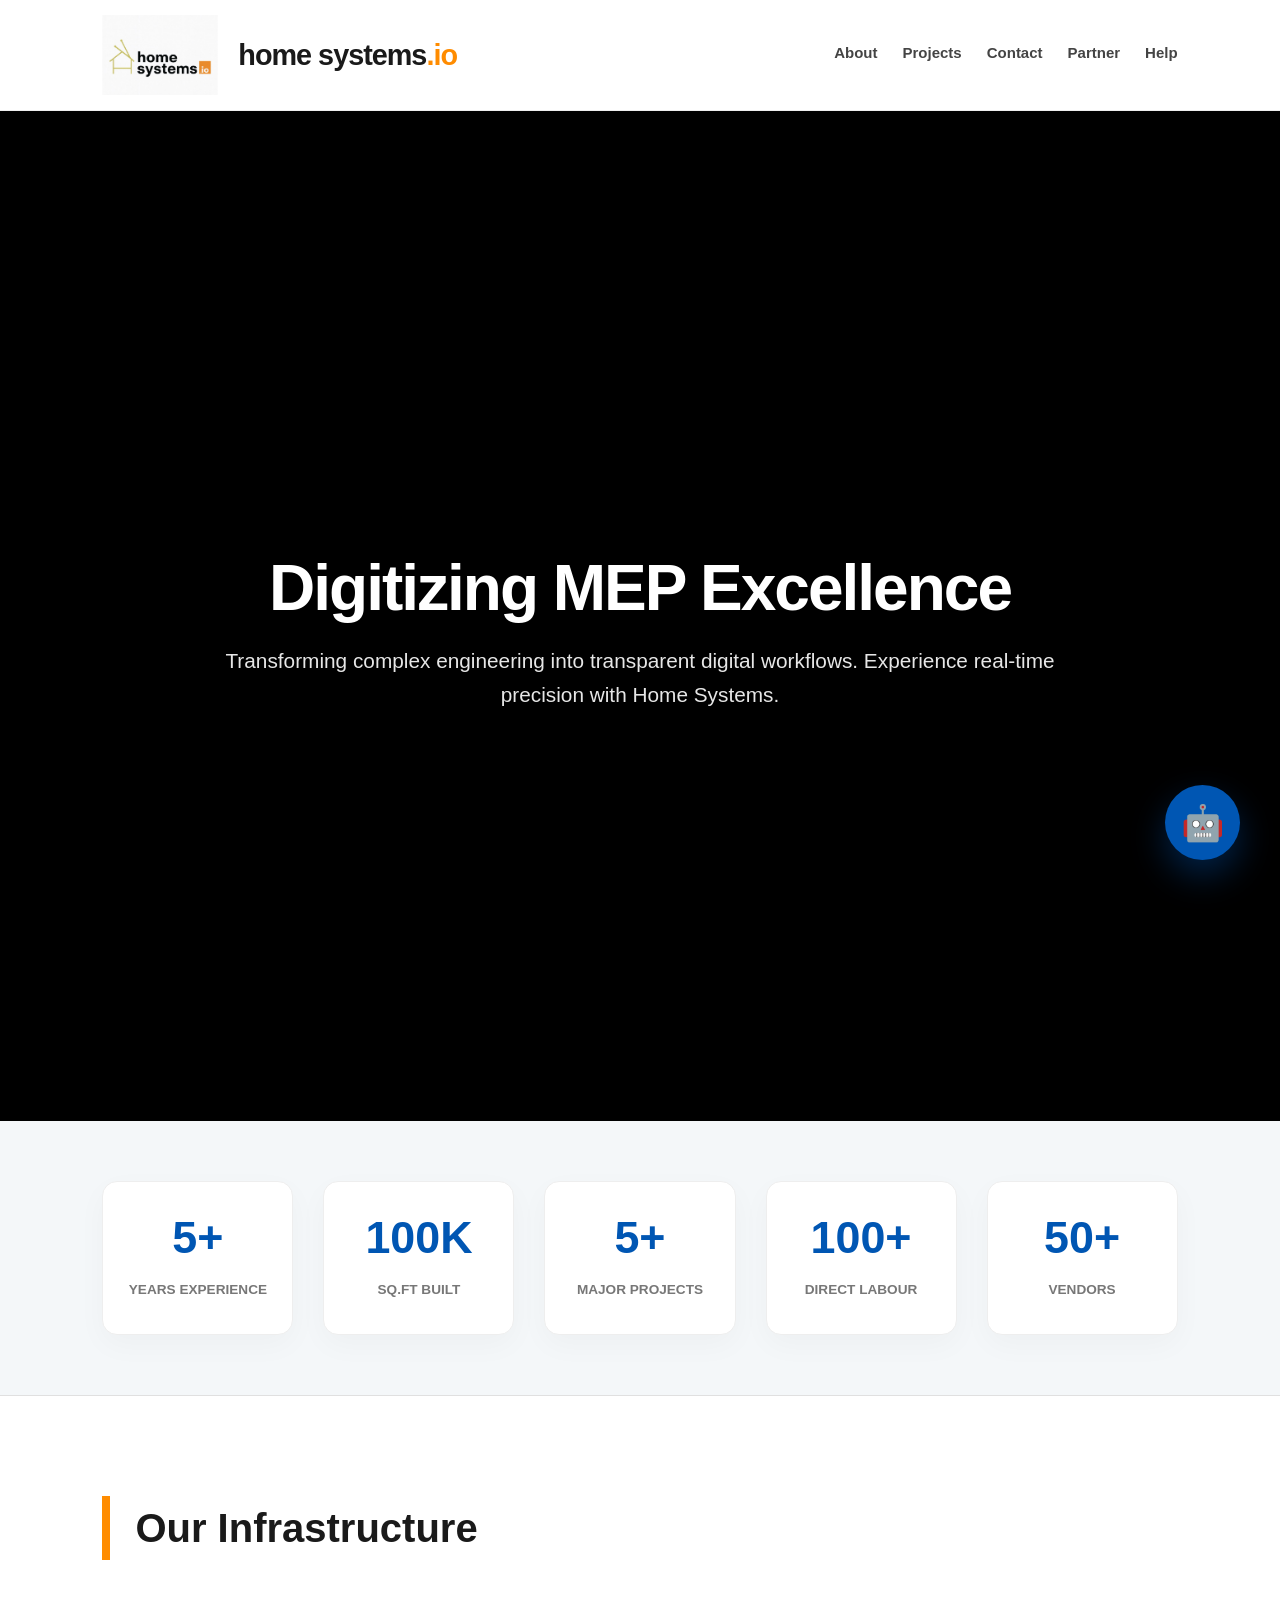
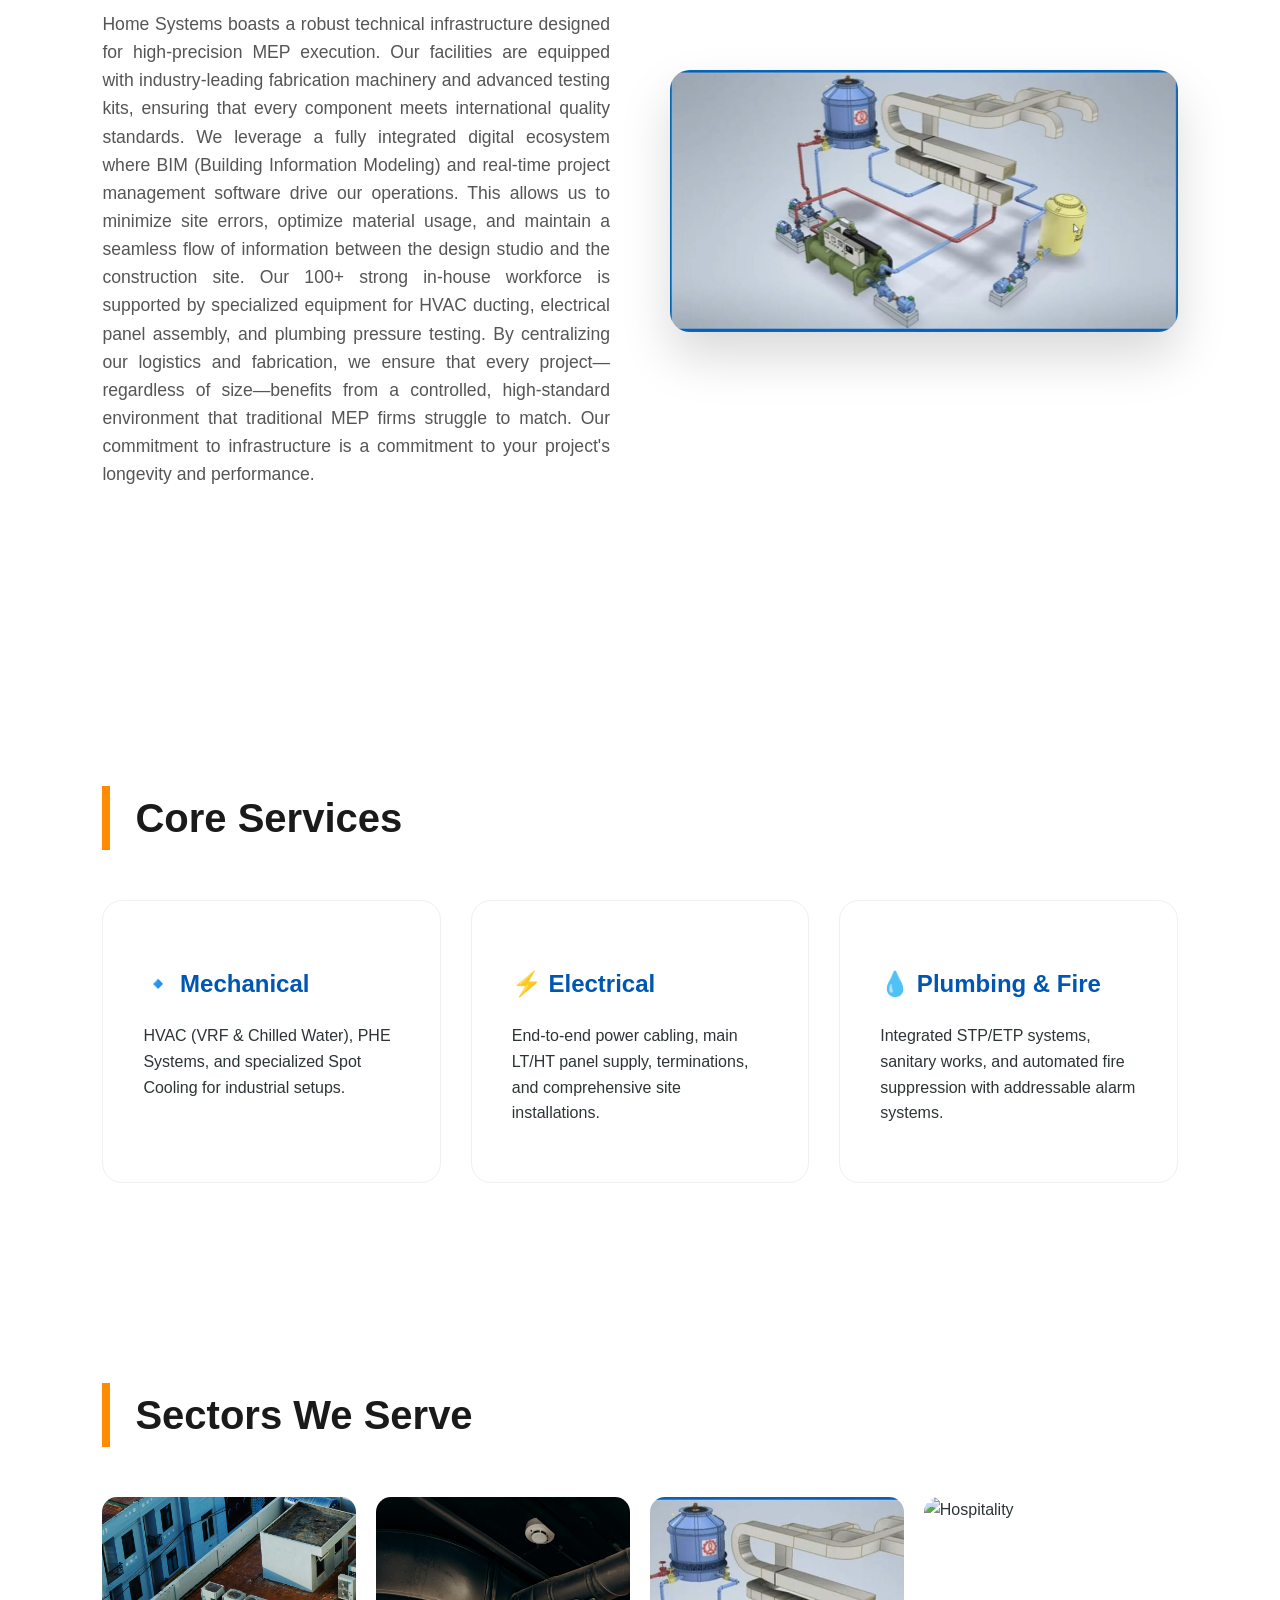
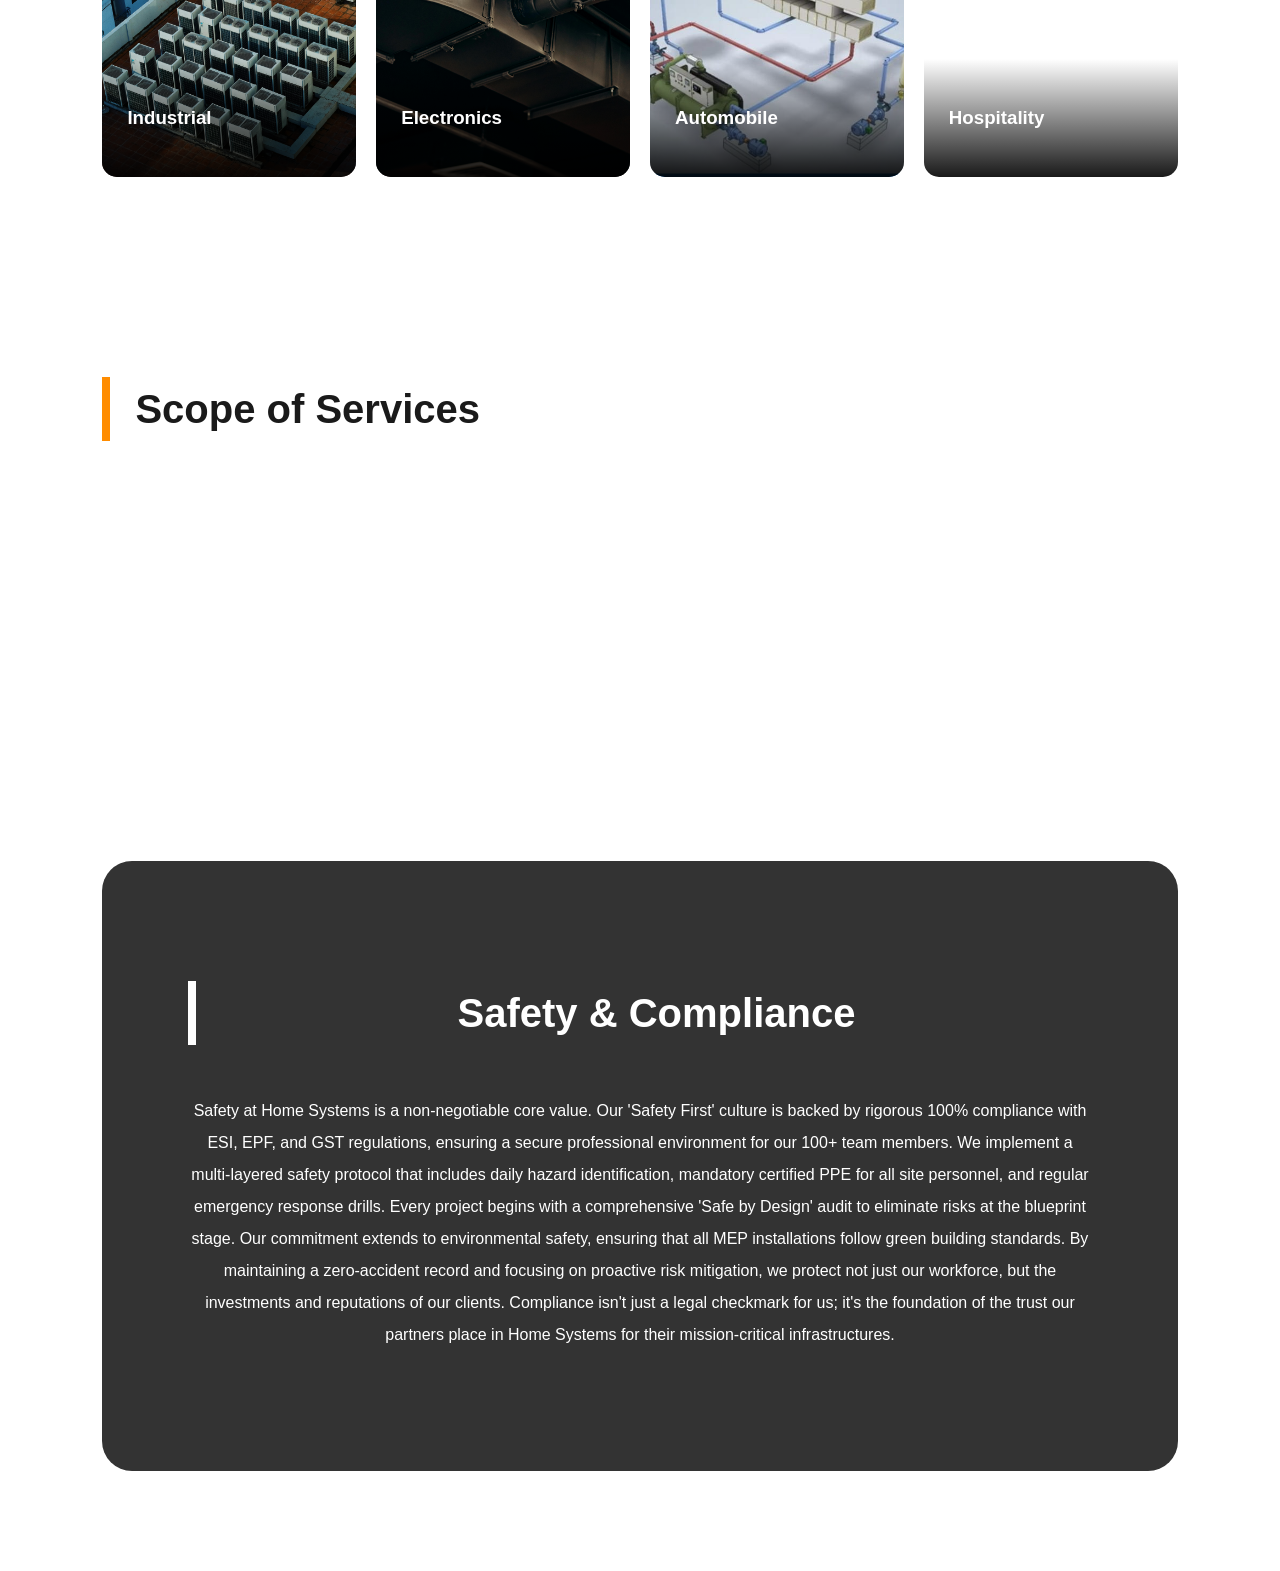
==== commit 944697b1: "Add files via upload" ====
--- a/index.html
+++ b/index.html
@@ -5,6 +5,48 @@
     <meta name="viewport" content="width=device-width, initial-scale=1.0">
     <title>Home Systems | Digital MEP Leaders</title>
     <style>
+/* =================================INKO LAST MEIN PASTE KAREIN================================= */
+
+/* Ye code sirf 768px se choti screens (Mobile/Tablets) par chalega */
+@media screen and (max-width: 768px) {
+    
+    /* 1. Page ko side mein hilne se rokne ke liye */
+    html, body {
+        width: 100%;
+        margin: 0;
+        padding: 0;
+        overflow-x: hidden; 
+    }
+
+    /* 2. Aapke 4D Cards ya Boxes ka size mobile ke liye */
+    /* Agar aapne class ka naam 'card' rakha hai toh ye use karein */
+    .card, .box, .container {
+        width: 90% !important; /* Fixed width (jaise 400px) ko mobile par failne se rokega */
+        max-width: none !important;
+        margin: 20px auto !important; /* Card ko center mein rakhega */
+        float: none !important; /* Mobile par float kaam nahi karta sahi se */
+    }
+
+    /* 3. Animations ko mobile par thoda slow ya simple karne ke liye (Battery saving) */
+    * {
+        animation-delay: 0s !important;
+    }
+
+    /* 4. Text ka size jo mobile par bahut bada dikhta hai */
+    h1 {
+        font-size: 24px !important;
+    }
+    p {
+        font-size: 16px !important;
+    }
+
+    /* 5. Agar aapne images use ki hain toh wo screen se bahar na jayein */
+    img {
+        width: 100% !important;
+        height: auto !important;
+    }
+}
+
         :root { 
             --primary: #0056b3; 
             --accent: #ff8c00; 
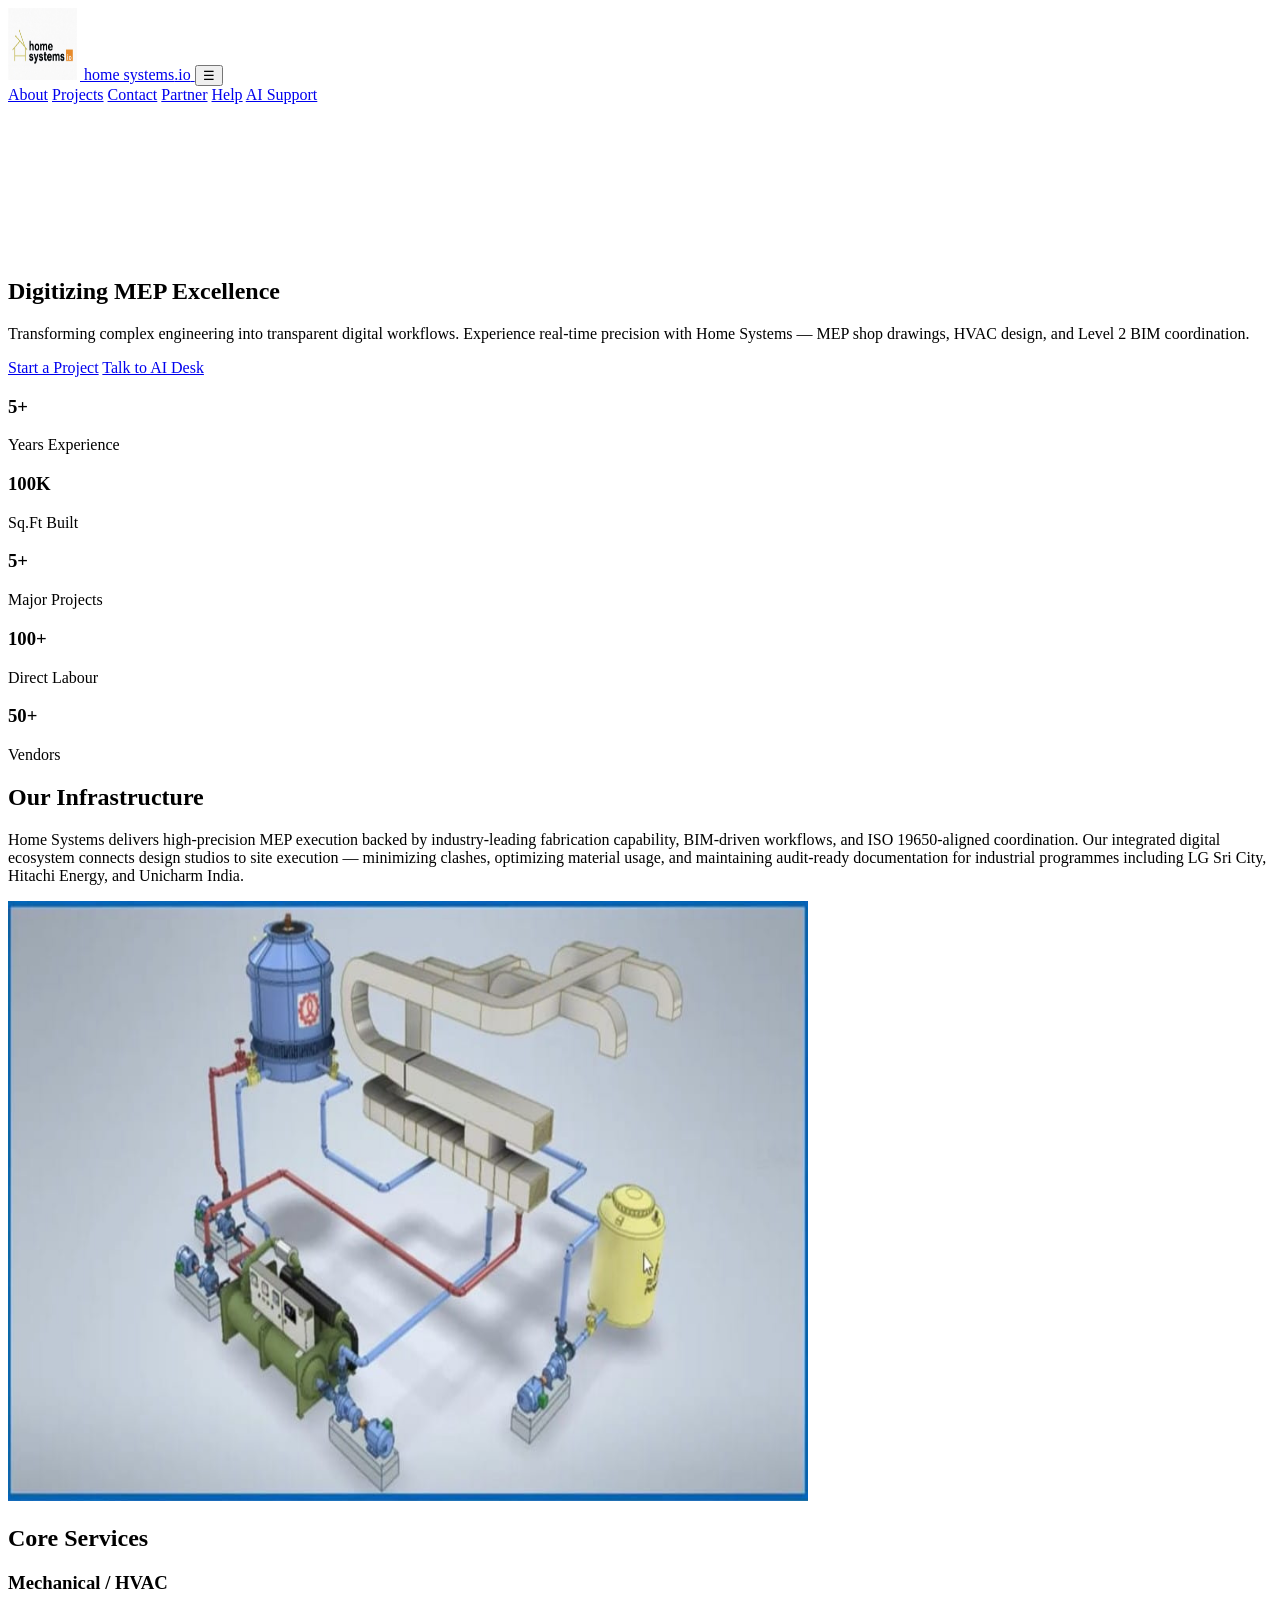
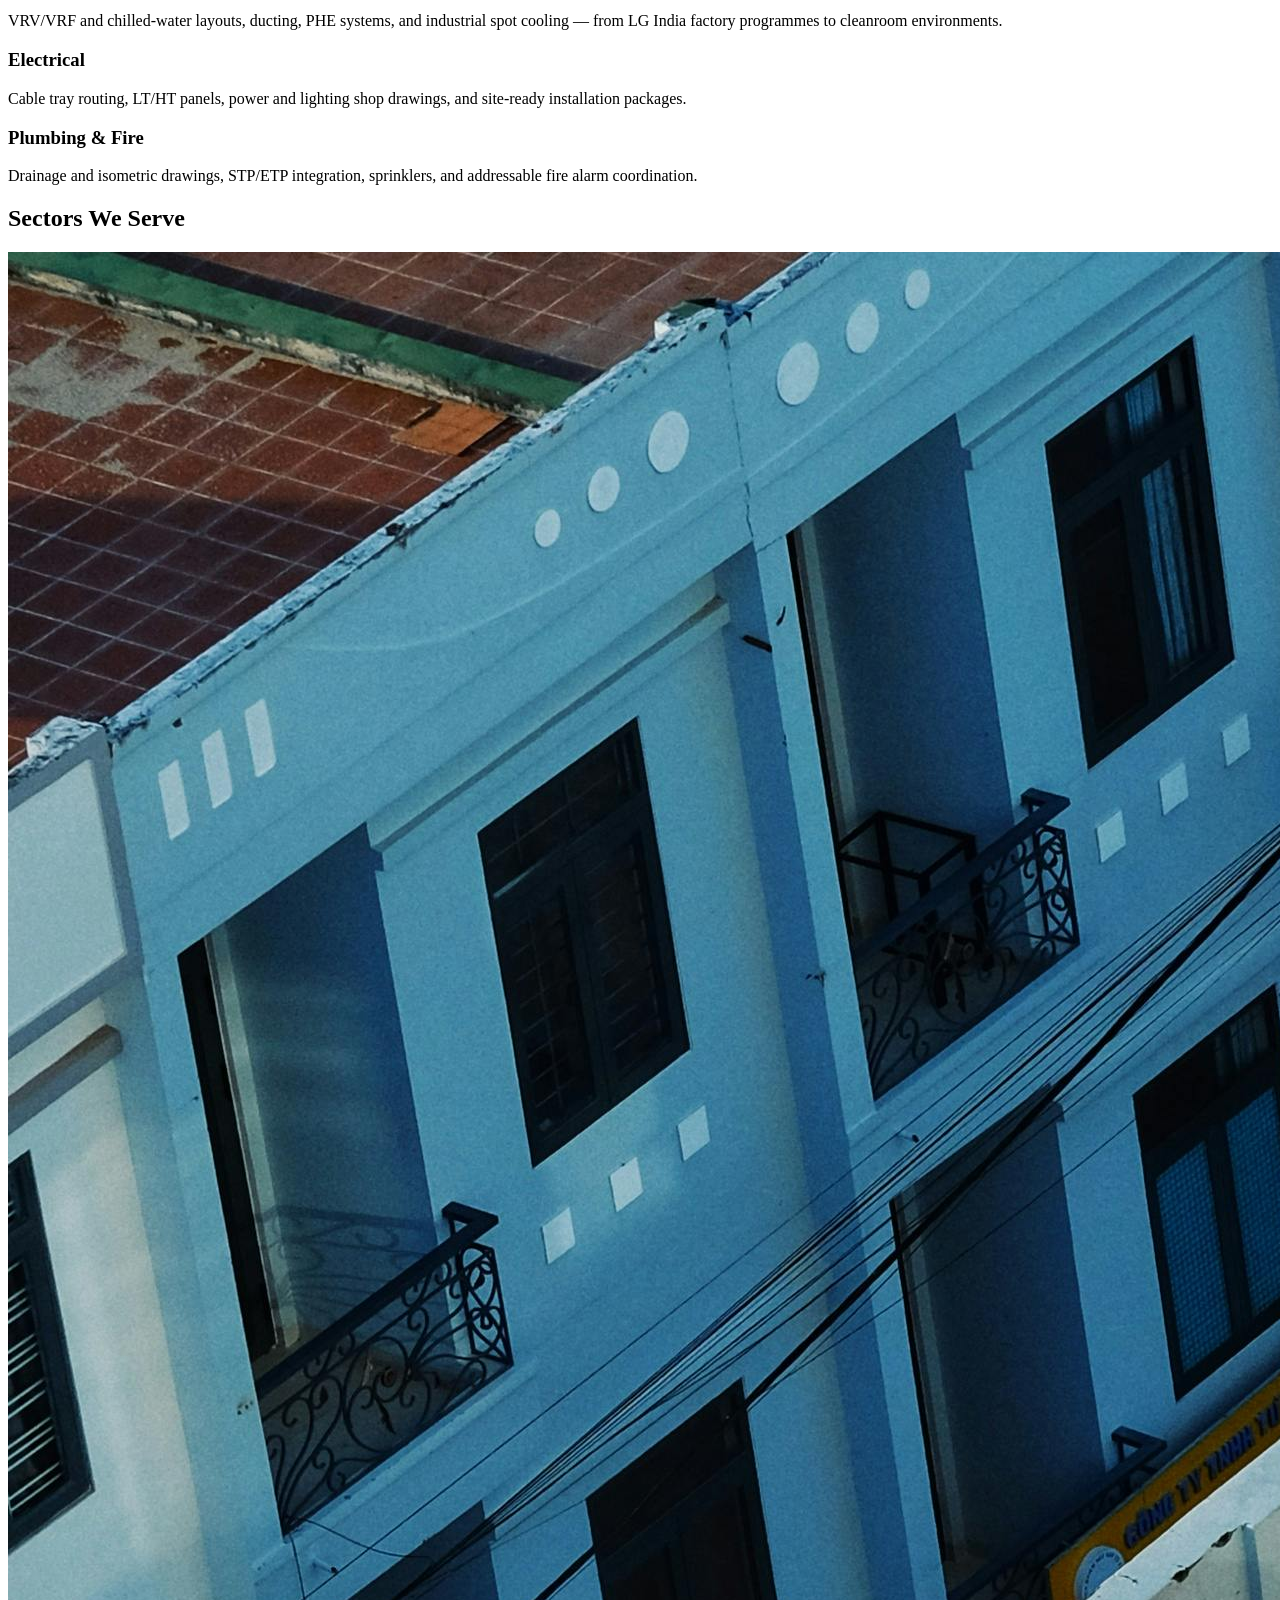
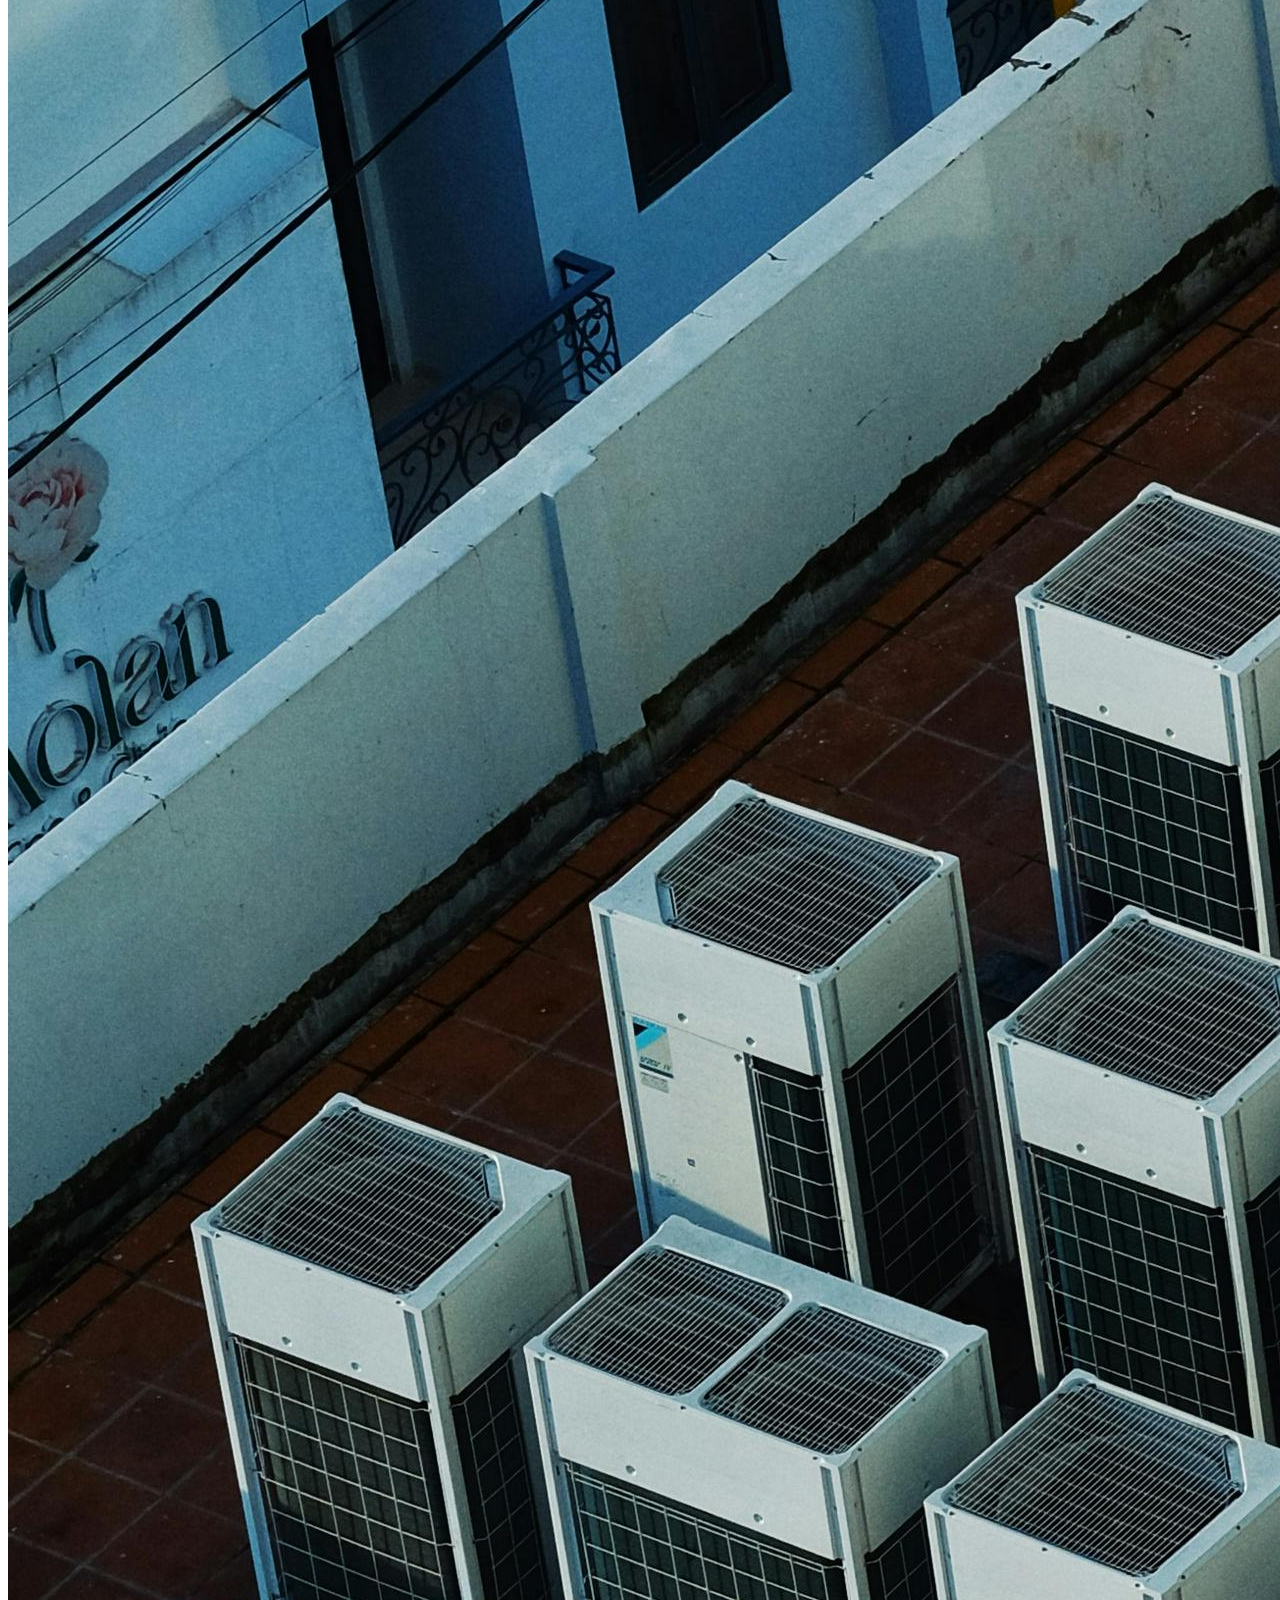
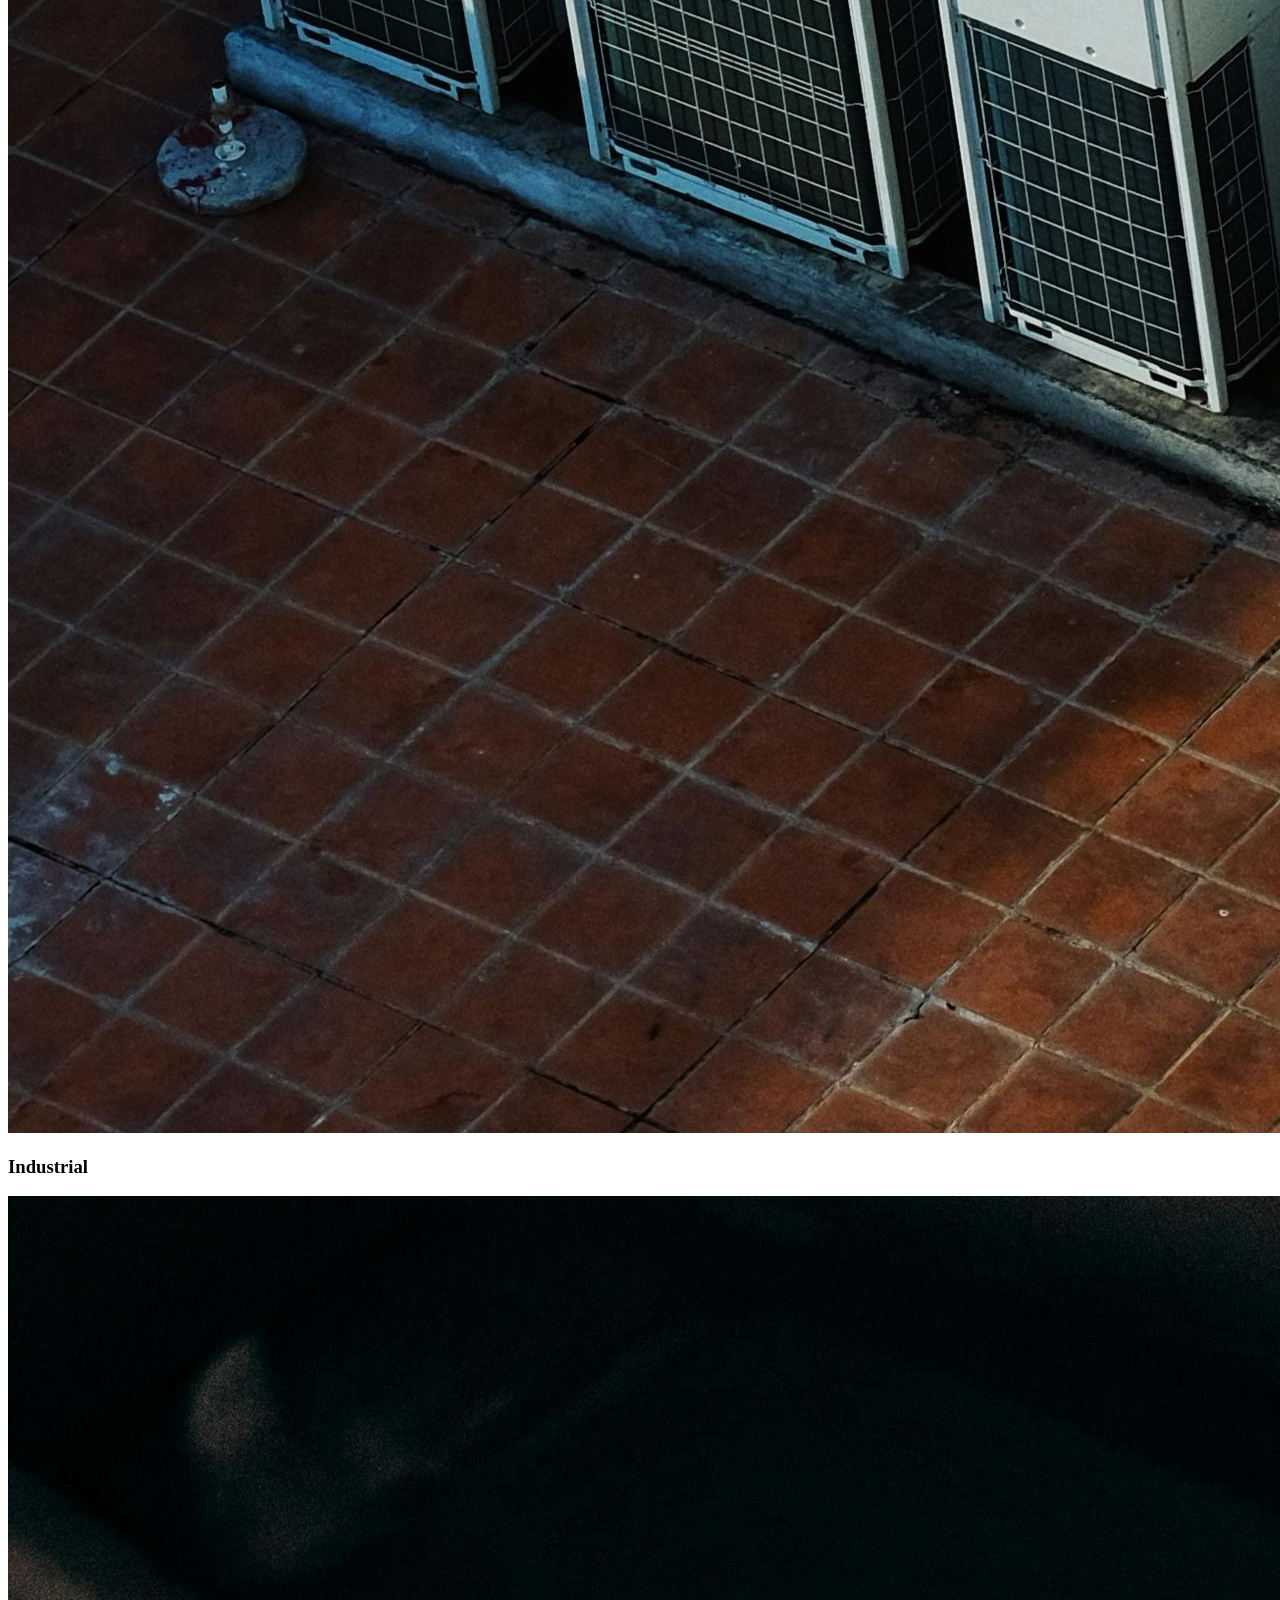
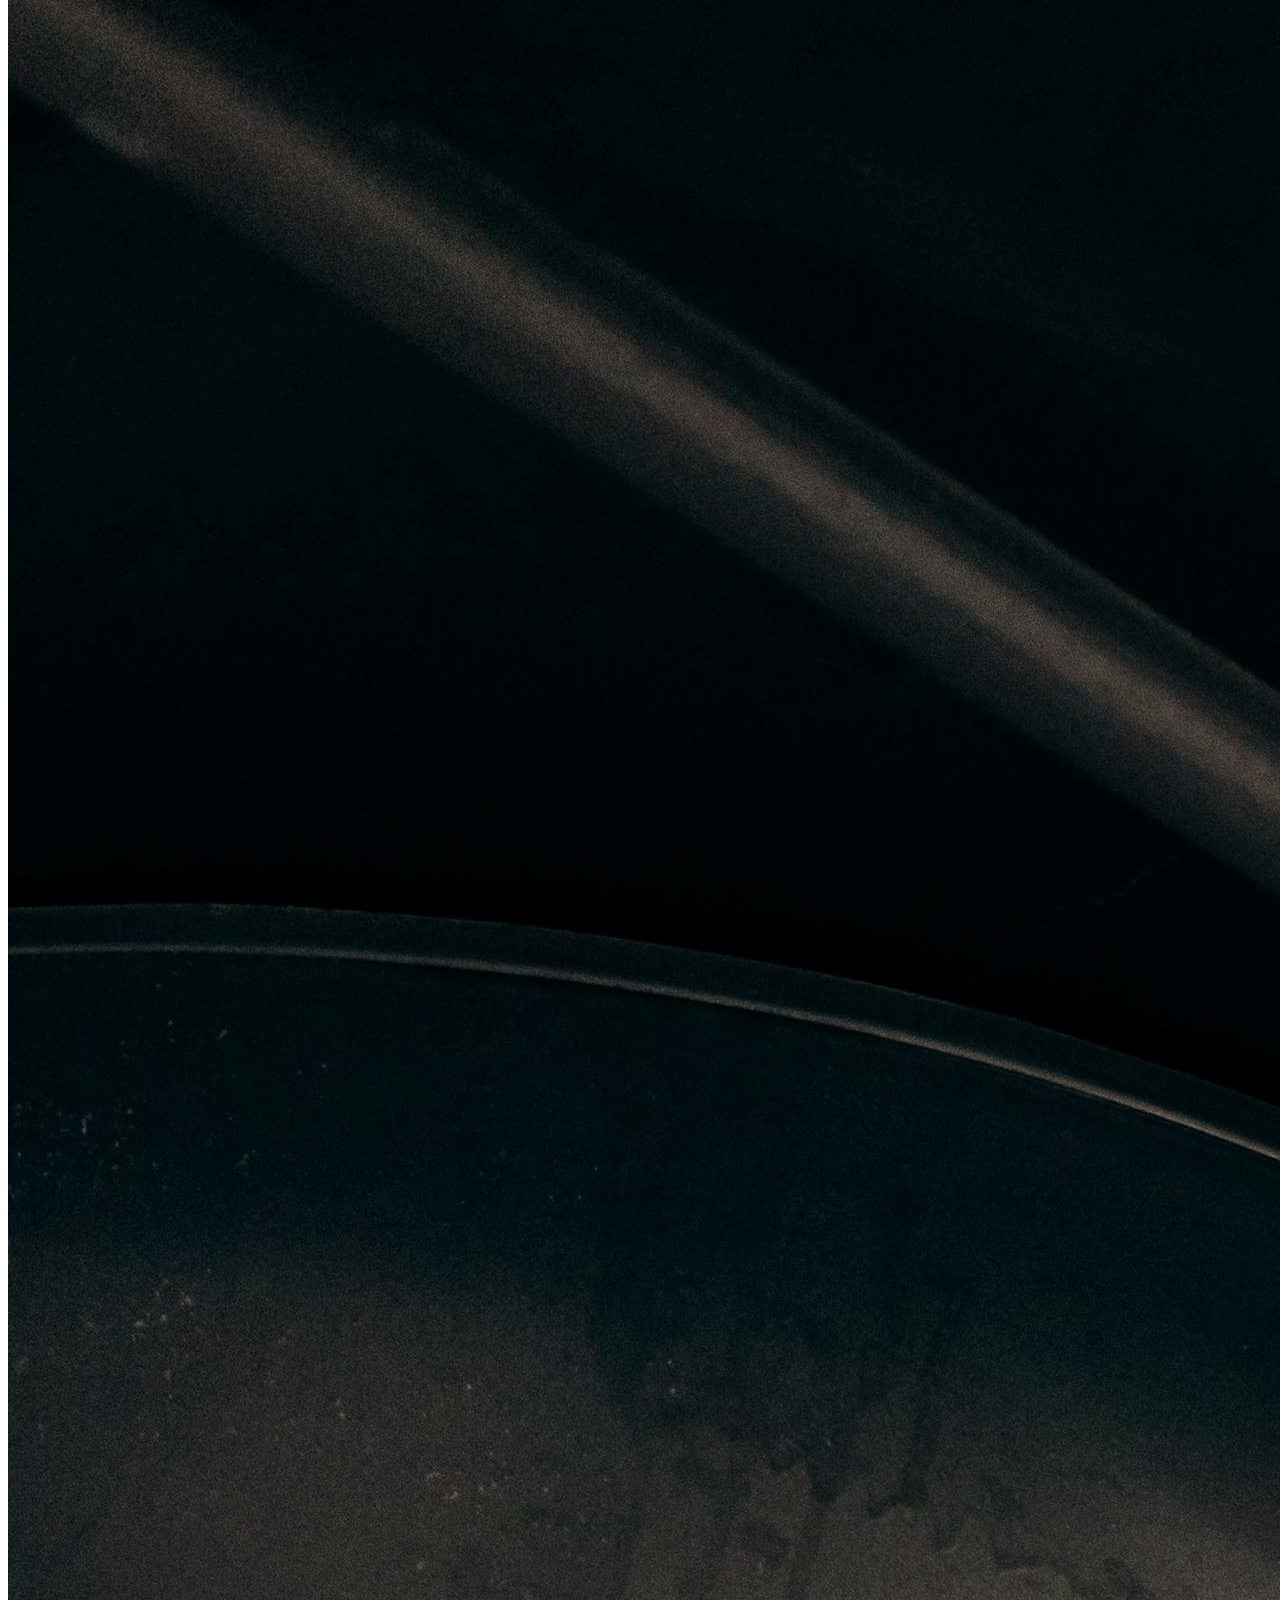
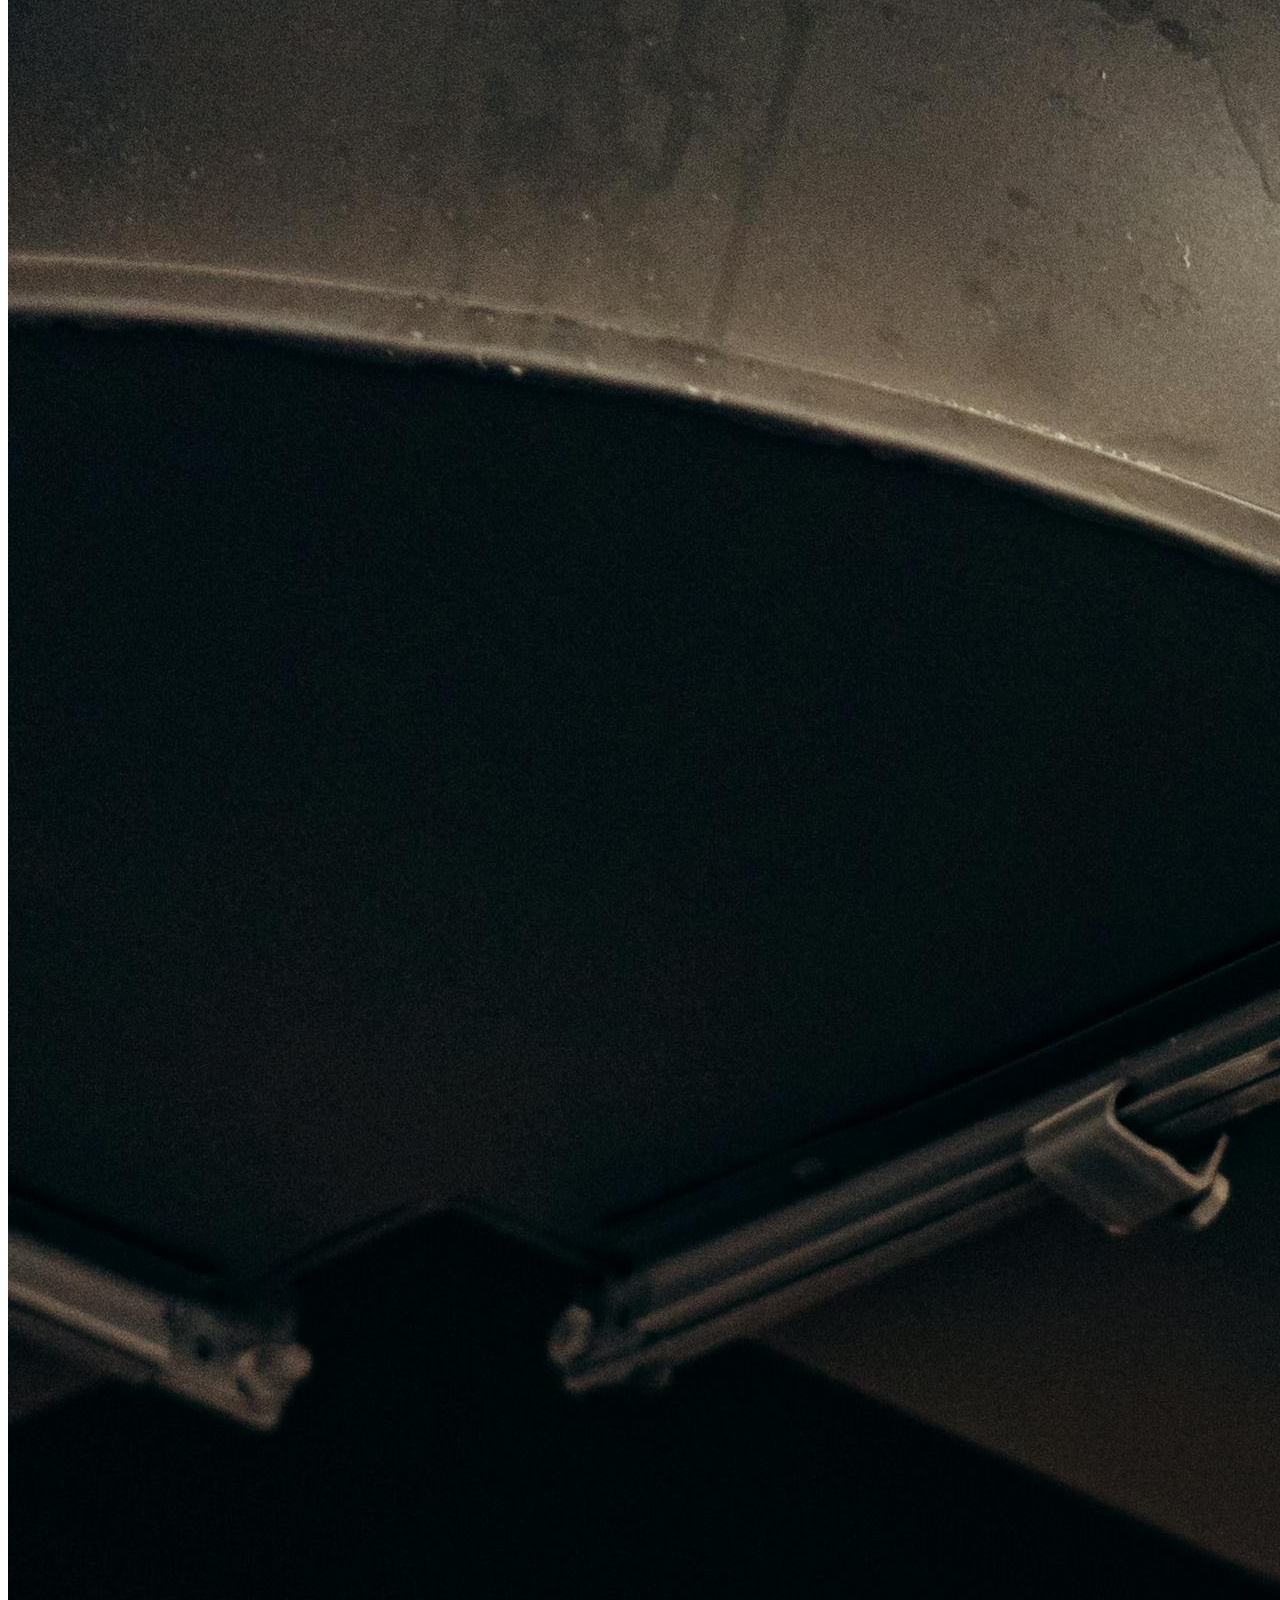
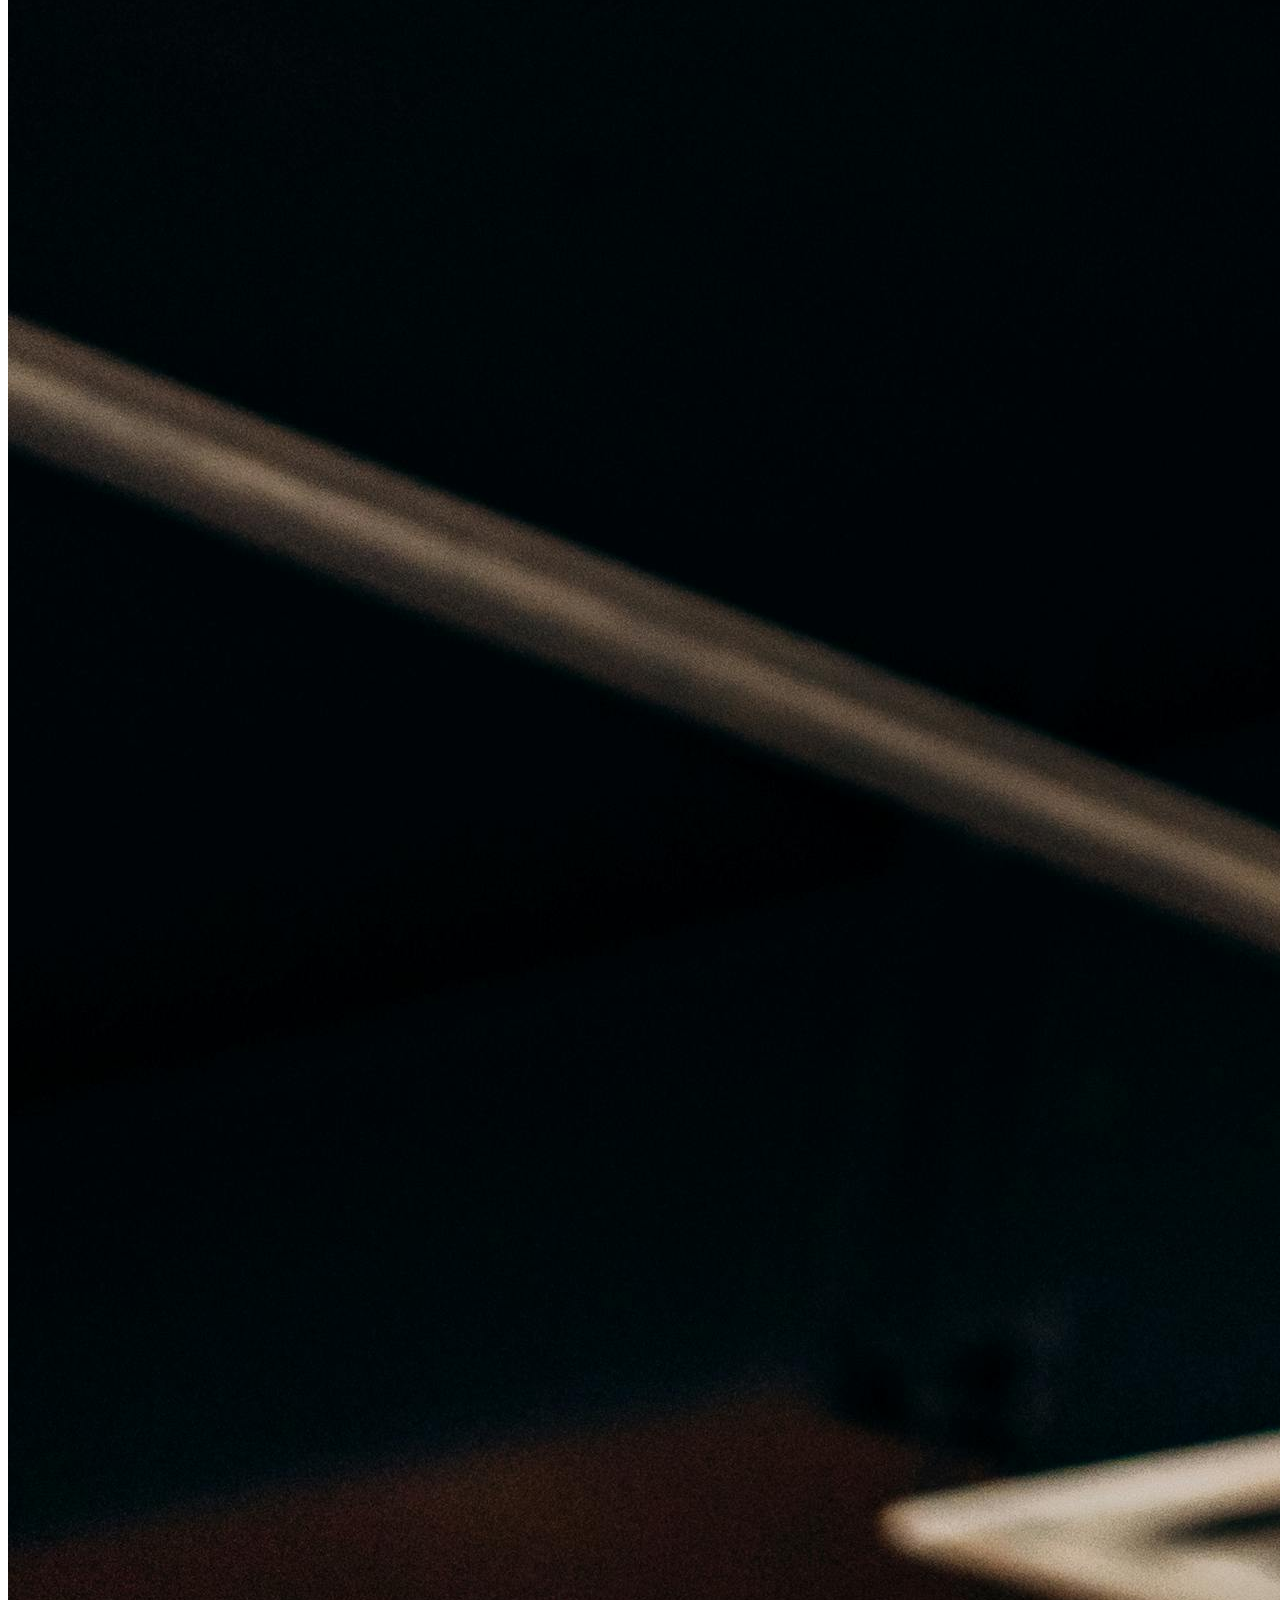
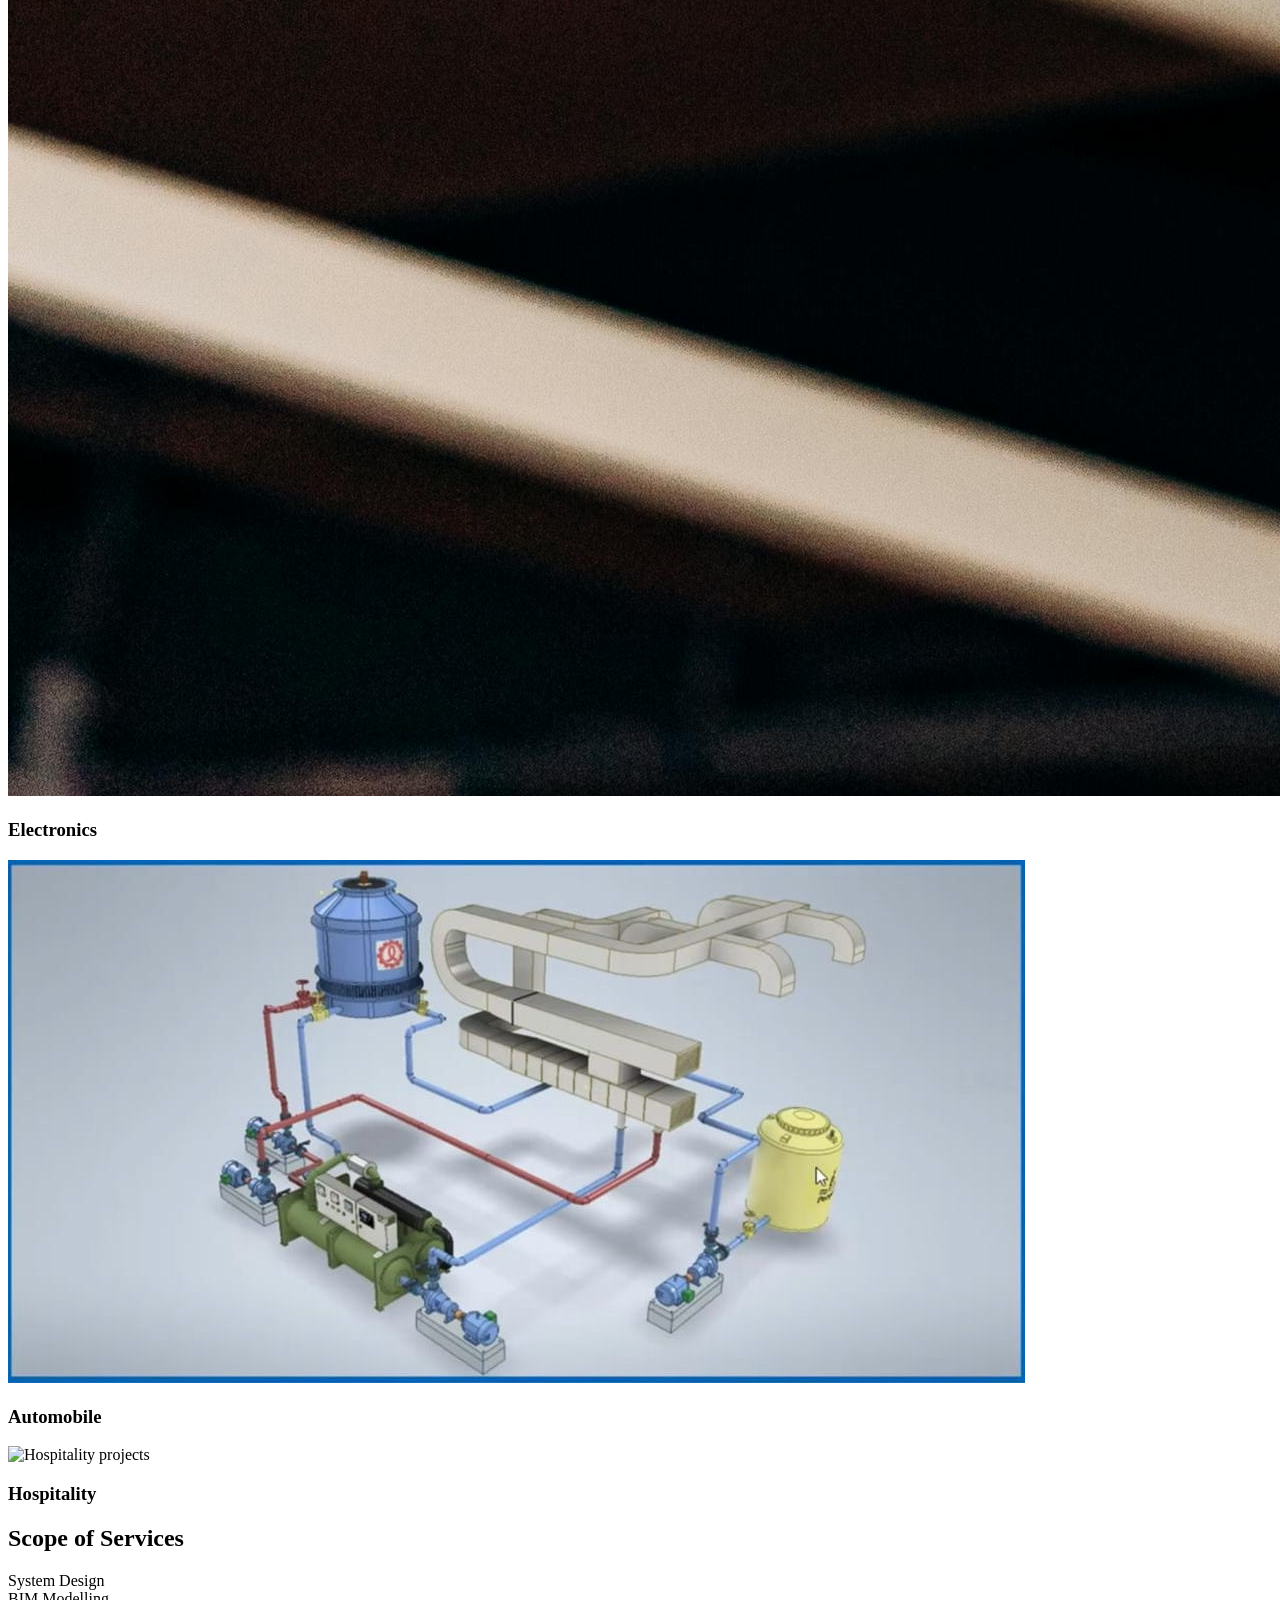
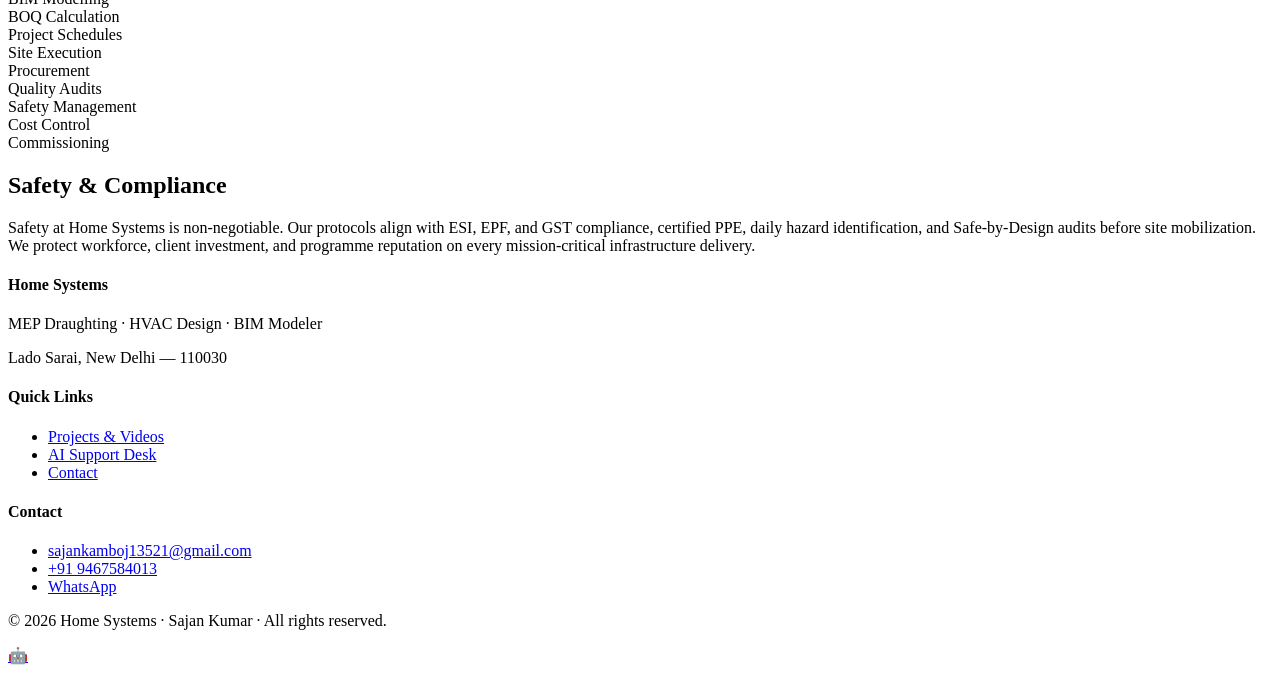
==== commit 0e36b33b: "Add files via upload" ====
--- a/index.html
+++ b/index.html
@@ -3,248 +3,136 @@
 <head>
     <meta charset="UTF-8">
     <meta name="viewport" content="width=device-width, initial-scale=1.0">
+    <meta name="description" content="Home Systems — MEP draughting, HVAC design, BIM coordination, and industrial project delivery across India.">
     <title>Home Systems | Digital MEP Leaders</title>
-    <style>
-/* =================================INKO LAST MEIN PASTE KAREIN================================= */
-
-/* Ye code sirf 768px se choti screens (Mobile/Tablets) par chalega */
-@media screen and (max-width: 768px) {
-    
-    /* 1. Page ko side mein hilne se rokne ke liye */
-    html, body {
-        width: 100%;
-        margin: 0;
-        padding: 0;
-        overflow-x: hidden; 
-    }
-
-    /* 2. Aapke 4D Cards ya Boxes ka size mobile ke liye */
-    /* Agar aapne class ka naam 'card' rakha hai toh ye use karein */
-    .card, .box, .container {
-        width: 90% !important; /* Fixed width (jaise 400px) ko mobile par failne se rokega */
-        max-width: none !important;
-        margin: 20px auto !important; /* Card ko center mein rakhega */
-        float: none !important; /* Mobile par float kaam nahi karta sahi se */
-    }
-
-    /* 3. Animations ko mobile par thoda slow ya simple karne ke liye (Battery saving) */
-    * {
-        animation-delay: 0s !important;
-    }
-
-    /* 4. Text ka size jo mobile par bahut bada dikhta hai */
-    h1 {
-        font-size: 24px !important;
-    }
-    p {
-        font-size: 16px !important;
-    }
-
-    /* 5. Agar aapne images use ki hain toh wo screen se bahar na jayein */
-    img {
-        width: 100% !important;
-        height: auto !important;
-    }
-}
-
-        :root { 
-            --primary: #0056b3; 
-            --accent: #ff8c00; 
-            --bg-light: #f4f7f9;
-            --text-main: #2d3436;
-        }
-        
-        body { margin: 0; font-family: 'Inter', 'Segoe UI', sans-serif; background: #fff; color: var(--text-main); line-height: 1.6; }
-
-        /* --- 1. Premium Navigation (Bigger Logo) --- */
-        header { 
-            background: rgba(255, 255, 255, 0.95); backdrop-filter: blur(10px);
-            padding: 15px 8%; display: flex; justify-content: space-between; 
-            align-items: center; border-bottom: 1px solid #eee; position: sticky; top: 0; z-index: 2000;
-        }
-        .logo-container { display: flex; align-items: center; gap: 15px; text-decoration: none; }
-        .logo-img { height: 80px; width: auto; transition: 0.3s; }
-        .logo-text { font-size: 1.8rem; font-weight: 800; color: #1a1a1a; letter-spacing: -1px; }
-        .brand-io { color: var(--accent); }
-
-        nav { display: flex; gap: 25px; }
-        nav a { text-decoration: none; color: #444; font-size: 15px; font-weight: 600; position: relative; padding-bottom: 5px; }
-        nav a::after { content: ''; position: absolute; width: 0; height: 2px; bottom: 0; left: 0; background: var(--accent); transition: 0.3s; }
-        nav a:hover::after { width: 100%; }
-
-        /* --- 2. Cinematic Hero Section --- */
-        .hero { position: relative; height: 90vh; display: flex; align-items: center; justify-content: center; background: #000; color: white; overflow: hidden; }
-        #bg-video { position: absolute; top: 50%; left: 50%; min-width: 100%; min-height: 100%; transform: translate(-50%, -50%); object-fit: cover; opacity: 0.45; }
-        .hero-box { position: relative; z-index: 10; text-align: center; max-width: 900px; padding: 0 20px; }
-        .hero-box h1 { font-size: 4rem; font-weight: 900; margin-bottom: 20px; letter-spacing: -2px; line-height: 1.1; }
-        .hero-box p { font-size: 1.3rem; opacity: 0.9; font-weight: 300; }
-
-        /* --- 3. 100x Stats (Experience & Growth) --- */
-        .stats-section { padding: 60px 8%; background: var(--bg-light); border-bottom: 1px solid #e0e0e0; }
-        .stats-grid { display: grid; grid-template-columns: repeat(auto-fit, minmax(180px, 1fr)); gap: 30px; text-align: center; }
-        .stat-card { padding: 20px; background: white; border-radius: 15px; box-shadow: 0 10px 30px rgba(0,0,0,0.03); border: 1px solid #eee; }
-        .stat-card h3 { font-size: 2.8rem; color: var(--primary); margin: 0; font-weight: 800; }
-        .stat-card p { font-size: 0.85rem; color: #777; font-weight: 700; text-transform: uppercase; margin-top: 5px; }
-
-        /* --- 4. Services & Sectors (Visual Content) --- */
-        section { padding: 100px 8%; }
-        .section-header { margin-bottom: 50px; border-left: 8px solid var(--accent); padding-left: 25px; }
-        .section-header h2 { font-size: 2.5rem; margin: 0; color: #1a1a1a; }
-
-        .service-grid { display: grid; grid-template-columns: repeat(auto-fit, minmax(300px, 1fr)); gap: 30px; }
-        .service-item { background: #fff; padding: 40px; border-radius: 20px; border: 1px solid #f0f0f0; transition: 0.4s; }
-        .service-item:hover { transform: translateY(-10px); box-shadow: 0 20px 40px rgba(0,0,0,0.08); }
-        .service-item h3 { color: var(--primary); font-size: 1.5rem; margin-bottom: 20px; display: flex; align-items: center; gap: 10px; }
-
-        .sector-grid { display: grid; grid-template-columns: repeat(auto-fit, minmax(220px, 1fr)); gap: 20px; }
-        .sector-box { position: relative; height: 280px; border-radius: 15px; overflow: hidden; cursor: pointer; }
-        .sector-box img { width: 100%; height: 100%; object-fit: cover; transition: 0.6s; }
-        .sector-box:hover img { transform: scale(1.15); }
-        .sector-info { position: absolute; bottom: 0; left: 0; width: 100%; padding: 25px; background: linear-gradient(transparent, rgba(0,0,0,0.9)); color: white; }
-
-        /* --- 5. Scope Grid (100x Cleanliness) --- */
-        .scope-container { display: grid; grid-template-columns: repeat(auto-fit, minmax(200px, 1fr)); gap: 15px; }
-        .scope-card { background: #f9f9f9; padding: 25px; text-align: center; font-weight: 600; border-radius: 12px; border: 1px solid #eee; transition: 0.3s; }
-        .scope-card:hover { background: var(--primary); color: white; }
-
-        /* --- 6. Detailed Descriptions (Infra & Safety) --- */
-        .detail-flex { display: flex; gap: 60px; align-items: center; margin-bottom: 80px; }
-        .detail-content { flex: 1; text-align: justify; font-size: 1.1rem; color: #555; }
-        .detail-media { flex: 1; border-radius: 20px; overflow: hidden; box-shadow: 0 25px 50px rgba(0,0,0,0.15); }
-        .detail-media img { width: 100%; display: block; }
-
-        .safety-hero { 
-            background: linear-gradient(rgba(0,0,0,0.8), rgba(0,0,0,0.8)), url('image/outdoor.jpg') no-repeat center/cover;
-            padding: 120px 8%; border-radius: 30px; color: white; text-align: center;
-        }
-
-        /* --- AI Bot --- */
-        .ai-fab {
-            position: fixed; bottom: 40px; right: 40px; width: 75px; height: 75px;
-            background: var(--primary); border-radius: 50%; display: flex;
-            justify-content: center; align-items: center; box-shadow: 0 15px 35px rgba(0,86,179,0.4);
-            cursor: pointer; transition: 0.3s; text-decoration: none; z-index: 3000;
-        }
-        .ai-fab:hover { transform: scale(1.1) rotate(10deg); }
-
-        @media (max-width: 992px) { .detail-flex { flex-direction: column; } .hero-box h1 { font-size: 2.5rem; } }
-    </style>
+    <link rel="stylesheet" href="css/index.css">
 </head>
 <body>
 
 <header>
     <a href="index.html" class="logo-container">
-        <img src="image/Logo.jpg" alt="HomeSystems" class="logo-img">
+        <img src="image/Logo.jpg" alt="Home Systems logo" class="logo-img" width="72" height="72">
         <span class="logo-text">home systems<span class="brand-io">.io</span></span>
     </a>
-    <nav>
+    <button type="button" class="nav-toggle" id="nav-toggle" aria-expanded="false" aria-controls="site-nav" aria-label="Open menu">☰</button>
+    <nav class="site-nav" id="site-nav" aria-label="Main">
         <a href="about.html">About</a>
         <a href="projects.html">Projects</a>
         <a href="contact.html">Contact</a>
-        <a href="patner.html">Partner</a>
+        <a href="partner.html">Partner</a>
         <a href="help.html">Help</a>
+        <a href="ai-support.html" class="nav-ai">AI Support</a>
     </nav>
 </header>
 
-<section class="hero">
-    <video autoplay muted loop playsinline id="bg-video">
+<section class="hero" aria-label="Introduction">
+    <!-- Hero: cleanroom.mp4 (~14MB). Host files over 25MB on CDN; update src if needed. -->
+    <video autoplay muted loop playsinline preload="metadata" id="bg-video" aria-hidden="true">
         <source src="videos/cleanroom.mp4" type="video/mp4">
     </video>
     <div class="hero-box">
         <h1>Digitizing MEP Excellence</h1>
-        <p>Transforming complex engineering into transparent digital workflows. Experience real-time precision with Home Systems.</p>
+        <p>Transforming complex engineering into transparent digital workflows. Experience real-time precision with Home Systems — MEP shop drawings, HVAC design, and Level 2 BIM coordination.</p>
+        <div class="hero-cta">
+            <a href="contact.html" class="btn-primary">Start a Project</a>
+            <a href="ai-support.html" class="btn-outline">Talk to AI Desk</a>
+        </div>
     </div>
 </section>
 
 <div class="stats-section">
     <div class="stats-grid">
-        <div class="stat-card"><h3>5+</h3><p>Years Experience</p></div>
-        <div class="stat-card"><h3>100K</h3><p>Sq.Ft Built</p></div>
-        <div class="stat-card"><h3>5+</h3><p>Major Projects</p></div>
-        <div class="stat-card"><h3>100+</h3><p>Direct Labour</p></div>
-        <div class="stat-card"><h3>50+</h3><p>Vendors</p></div>
+        <div class="stat-card reveal"><h3>5+</h3><p>Years Experience</p></div>
+        <div class="stat-card reveal"><h3>100K</h3><p>Sq.Ft Built</p></div>
+        <div class="stat-card reveal"><h3>5+</h3><p>Major Projects</p></div>
+        <div class="stat-card reveal"><h3>100+</h3><p>Direct Labour</p></div>
+        <div class="stat-card reveal"><h3>50+</h3><p>Vendors</p></div>
     </div>
 </div>
 
-<section id="infra" class="detail-flex">
+<section id="infra" class="page-section detail-flex">
     <div class="detail-content">
         <div class="section-header"><h2>Our Infrastructure</h2></div>
-        <p>Home Systems boasts a robust technical infrastructure designed for high-precision MEP execution. Our facilities are equipped with industry-leading fabrication machinery and advanced testing kits, ensuring that every component meets international quality standards. We leverage a fully integrated digital ecosystem where BIM (Building Information Modeling) and real-time project management software drive our operations. This allows us to minimize site errors, optimize material usage, and maintain a seamless flow of information between the design studio and the construction site. Our 100+ strong in-house workforce is supported by specialized equipment for HVAC ducting, electrical panel assembly, and plumbing pressure testing. By centralizing our logistics and fabrication, we ensure that every project—regardless of size—benefits from a controlled, high-standard environment that traditional MEP firms struggle to match. Our commitment to infrastructure is a commitment to your project's longevity and performance.</p>
+        <p>Home Systems delivers high-precision MEP execution backed by industry-leading fabrication capability, BIM-driven workflows, and ISO 19650-aligned coordination. Our integrated digital ecosystem connects design studios to site execution — minimizing clashes, optimizing material usage, and maintaining audit-ready documentation for industrial programmes including LG Sri City, Hitachi Energy, and Unicharm India.</p>
     </div>
-    <div class="detail-media">
-        <img src="image/hvac.jpg" alt="Infrastructure">
+    <div class="detail-media reveal">
+        <img src="image/hvac.jpg" alt="MEP and HVAC infrastructure on site" loading="lazy" width="800" height="600">
     </div>
 </section>
 
-<section id="services">
+<section id="services" class="page-section">
     <div class="section-header"><h2>Core Services</h2></div>
     <div class="service-grid">
-        <div class="service-item"><h3>🔹 Mechanical</h3><p>HVAC (VRF & Chilled Water), PHE Systems, and specialized Spot Cooling for industrial setups.</p></div>
-        <div class="service-item"><h3>⚡ Electrical</h3><p>End-to-end power cabling, main LT/HT panel supply, terminations, and comprehensive site installations.</p></div>
-        <div class="service-item"><h3>💧 Plumbing & Fire</h3><p>Integrated STP/ETP systems, sanitary works, and automated fire suppression with addressable alarm systems.</p></div>
+        <div class="service-item reveal"><h3>Mechanical / HVAC</h3><p>VRV/VRF and chilled-water layouts, ducting, PHE systems, and industrial spot cooling — from LG India factory programmes to cleanroom environments.</p></div>
+        <div class="service-item reveal"><h3>Electrical</h3><p>Cable tray routing, LT/HT panels, power and lighting shop drawings, and site-ready installation packages.</p></div>
+        <div class="service-item reveal"><h3>Plumbing &amp; Fire</h3><p>Drainage and isometric drawings, STP/ETP integration, sprinklers, and addressable fire alarm coordination.</p></div>
     </div>
 </section>
 
-<section id="sectors">
+<section id="sectors" class="page-section">
     <div class="section-header"><h2>Sectors We Serve</h2></div>
     <div class="sector-grid">
-        <div class="sector-box"><img src="image/hvac2.jpg" alt="Industrial"><div class="sector-info"><h3>Industrial</h3></div></div>
-        <div class="sector-box"><img src="image/duct1.jpg" alt="Electronics"><div class="sector-info"><h3>Electronics</h3></div></div>
-        <div class="sector-box"><img src="image/hvac.jpg" alt="Automobile"><div class="sector-info"><h3>Automobile</h3></div></div>
-        <div class="sector-box"><img src="image/outdoor.jpg" alt="Hospitality"><div class="sector-info"><h3>Hospitality</h3></div></div>
+        <div class="sector-box reveal"><img src="image/hvac2.jpg" alt="Industrial MEP" loading="lazy"><div class="sector-info"><h3>Industrial</h3></div></div>
+        <div class="sector-box reveal"><img src="image/duct1.jpg" alt="Electronics manufacturing" loading="lazy"><div class="sector-info"><h3>Electronics</h3></div></div>
+        <div class="sector-box reveal"><img src="image/hvac.jpg" alt="Automobile sector" loading="lazy"><div class="sector-info"><h3>Automobile</h3></div></div>
+        <div class="sector-box reveal"><img src="image/outdoor.jpg" alt="Hospitality projects" loading="lazy"><div class="sector-info"><h3>Hospitality</h3></div></div>
     </div>
 </section>
 
-<section id="scope">
+<section id="scope" class="page-section">
     <div class="section-header"><h2>Scope of Services</h2></div>
     <div class="scope-container">
-        <div class="scope-card">System Design</div>
-        <div class="scope-card">BIM Modelling</div>
-        <div class="scope-card">BOQ Calculation</div>
-        <div class="scope-card">Project Schedules</div>
-        <div class="scope-card">Site Execution</div>
-        <div class="scope-card">Procurement</div>
-        <div class="scope-card">Quality Audits</div>
-        <div class="scope-card">Safety Management</div>
-        <div class="scope-card">Cost Control</div>
-        <div class="scope-card">Commissioning</div>
+        <div class="scope-card reveal">System Design</div>
+        <div class="scope-card reveal">BIM Modelling</div>
+        <div class="scope-card reveal">BOQ Calculation</div>
+        <div class="scope-card reveal">Project Schedules</div>
+        <div class="scope-card reveal">Site Execution</div>
+        <div class="scope-card reveal">Procurement</div>
+        <div class="scope-card reveal">Quality Audits</div>
+        <div class="scope-card reveal">Safety Management</div>
+        <div class="scope-card reveal">Cost Control</div>
+        <div class="scope-card reveal">Commissioning</div>
     </div>
 </section>
 
-<section>
+<section class="page-section">
     <div class="safety-hero">
-        <div class="section-header" style="border-left-color: white;"><h2 style="color: white;">Safety & Compliance</h2></div>
-        <p style="max-width: 900px; margin: 0 auto; line-height: 2;">Safety at Home Systems is a non-negotiable core value. Our 'Safety First' culture is backed by rigorous 100% compliance with ESI, EPF, and GST regulations, ensuring a secure professional environment for our 100+ team members. We implement a multi-layered safety protocol that includes daily hazard identification, mandatory certified PPE for all site personnel, and regular emergency response drills. Every project begins with a comprehensive 'Safe by Design' audit to eliminate risks at the blueprint stage. Our commitment extends to environmental safety, ensuring that all MEP installations follow green building standards. By maintaining a zero-accident record and focusing on proactive risk mitigation, we protect not just our workforce, but the investments and reputations of our clients. Compliance isn't just a legal checkmark for us; it's the foundation of the trust our partners place in Home Systems for their mission-critical infrastructures.</p>
+        <div class="section-header"><h2>Safety &amp; Compliance</h2></div>
+        <p>Safety at Home Systems is non-negotiable. Our protocols align with ESI, EPF, and GST compliance, certified PPE, daily hazard identification, and Safe-by-Design audits before site mobilization. We protect workforce, client investment, and programme reputation on every mission-critical infrastructure delivery.</p>
     </div>
 </section>
 
-<a href="ai-support.html" class="ai-fab">
-    <span style="color:white; font-size: 35px;">🤖</span>
+<footer class="site-footer">
+    <div class="footer-grid">
+        <div>
+            <h4>Home Systems</h4>
+            <p>MEP Draughting · HVAC Design · BIM Modeler</p>
+            <p>Lado Sarai, New Delhi — 110030</p>
+        </div>
+        <div>
+            <h4>Quick Links</h4>
+            <ul>
+                <li><a href="projects.html">Projects &amp; Videos</a></li>
+                <li><a href="ai-support.html">AI Support Desk</a></li>
+                <li><a href="contact.html">Contact</a></li>
+            </ul>
+        </div>
+        <div>
+            <h4>Contact</h4>
+            <ul>
+                <li><a href="mailto:sajankamboj13521@gmail.com">sajankamboj13521@gmail.com</a></li>
+                <li><a href="tel:+919467584013">+91 9467584013</a></li>
+                <li><a href="https://wa.me/919467584013" target="_blank" rel="noopener noreferrer">WhatsApp</a></li>
+            </ul>
+        </div>
+    </div>
+    <p class="footer-copy">© 2026 Home Systems · Sajan Kumar · All rights reserved.</p>
+</footer>
+
+<a href="ai-support.html" class="ai-fab" title="Launch AI Support Desk" aria-label="AI Support">
+    <span aria-hidden="true">🤖</span>
 </a>
 
-<script>
-    // 100x Smooth Observer Script
-    document.addEventListener('DOMContentLoaded', () => {
-        const obsOptions = { threshold: 0.1, rootMargin: "0px 0px -50px 0px" };
-        const observer = new IntersectionObserver((entries) => {
-            entries.forEach(entry => {
-                if (entry.isIntersecting) {
-                    entry.target.style.opacity = "1";
-                    entry.target.style.transform = "translateY(0)";
-                    observer.unobserve(entry.target);
-                }
-            });
-        }, obsOptions);
-
-        const targets = document.querySelectorAll('.service-item, .stat-card, .sector-box, .scope-card, .detail-media');
-        targets.forEach(t => {
-            t.style.opacity = "0";
-            t.style.transform = "translateY(40px)";
-            t.style.transition = "all 0.8s cubic-bezier(0.2, 0.8, 0.2, 1)";
-            observer.observe(t);
-        });
-    });
-</script>
-
+<script src="js/index.js"></script>
 </body>
-</html>+</html>
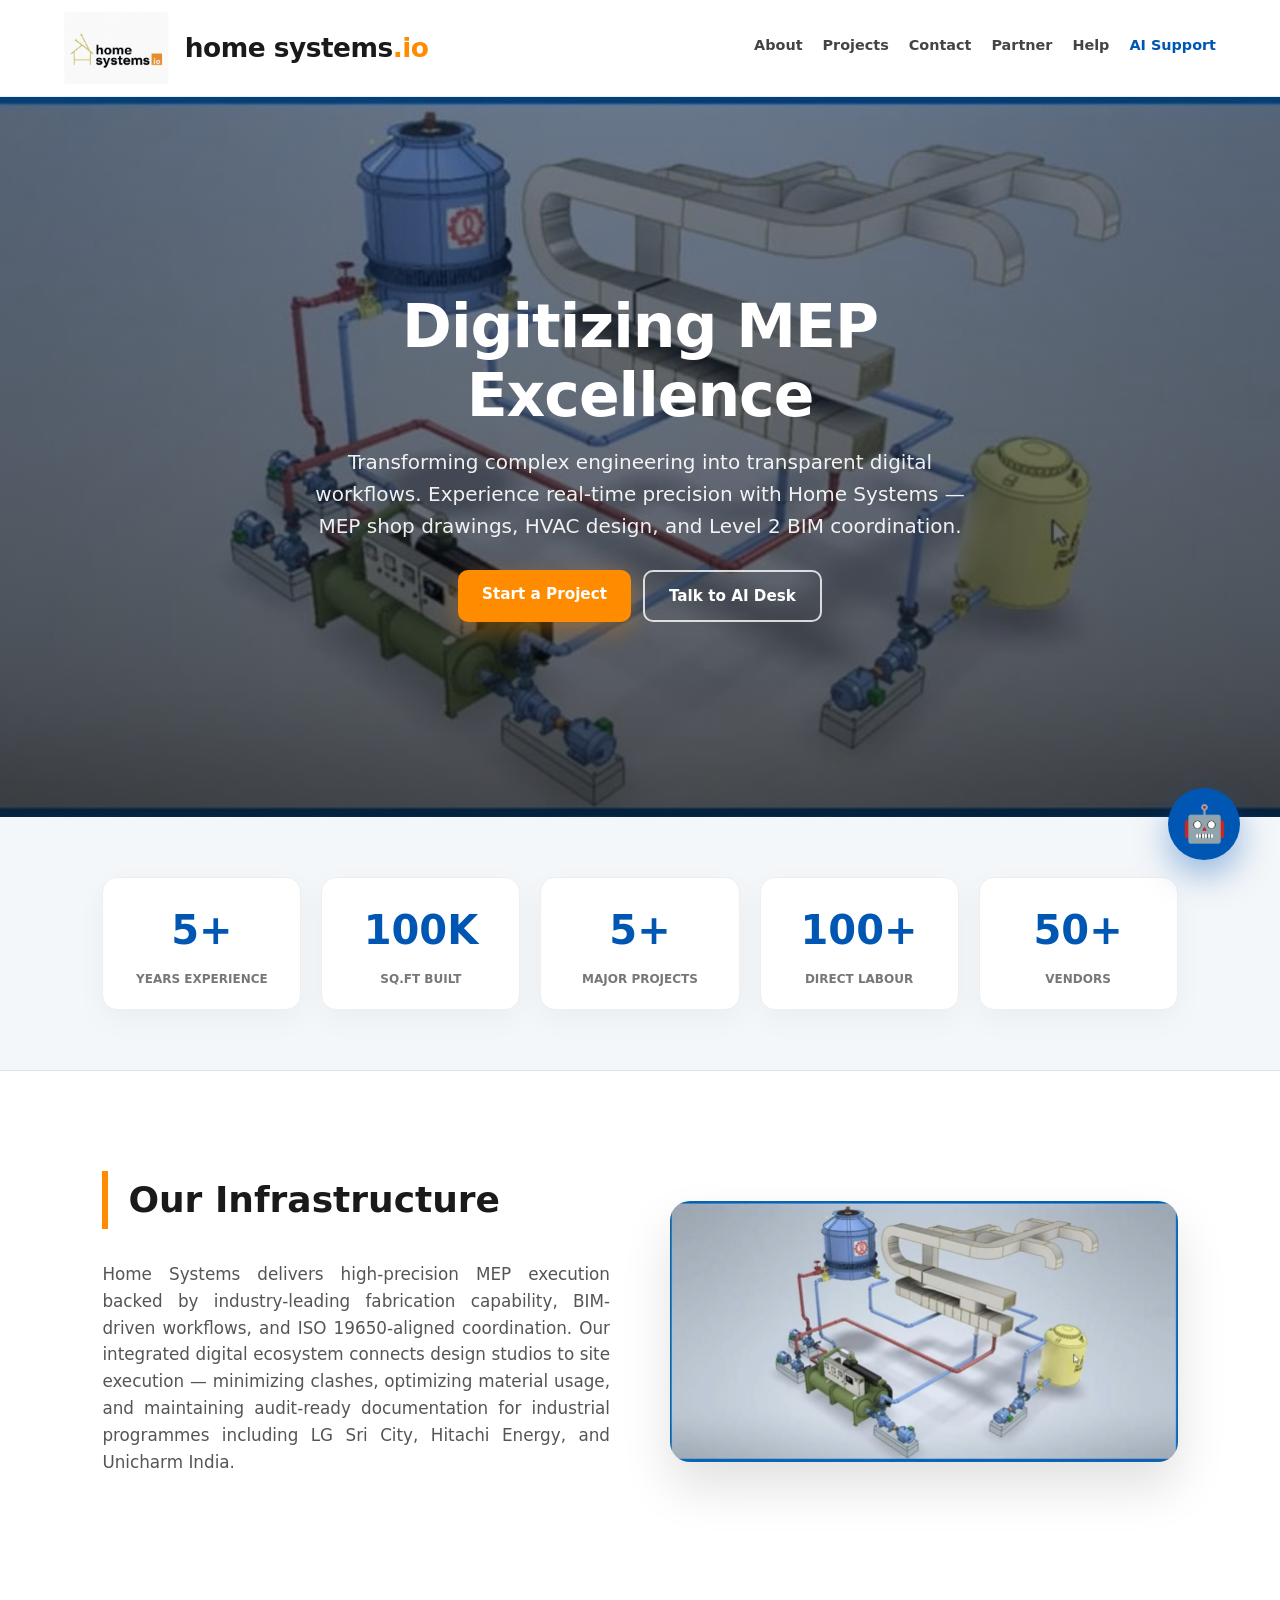
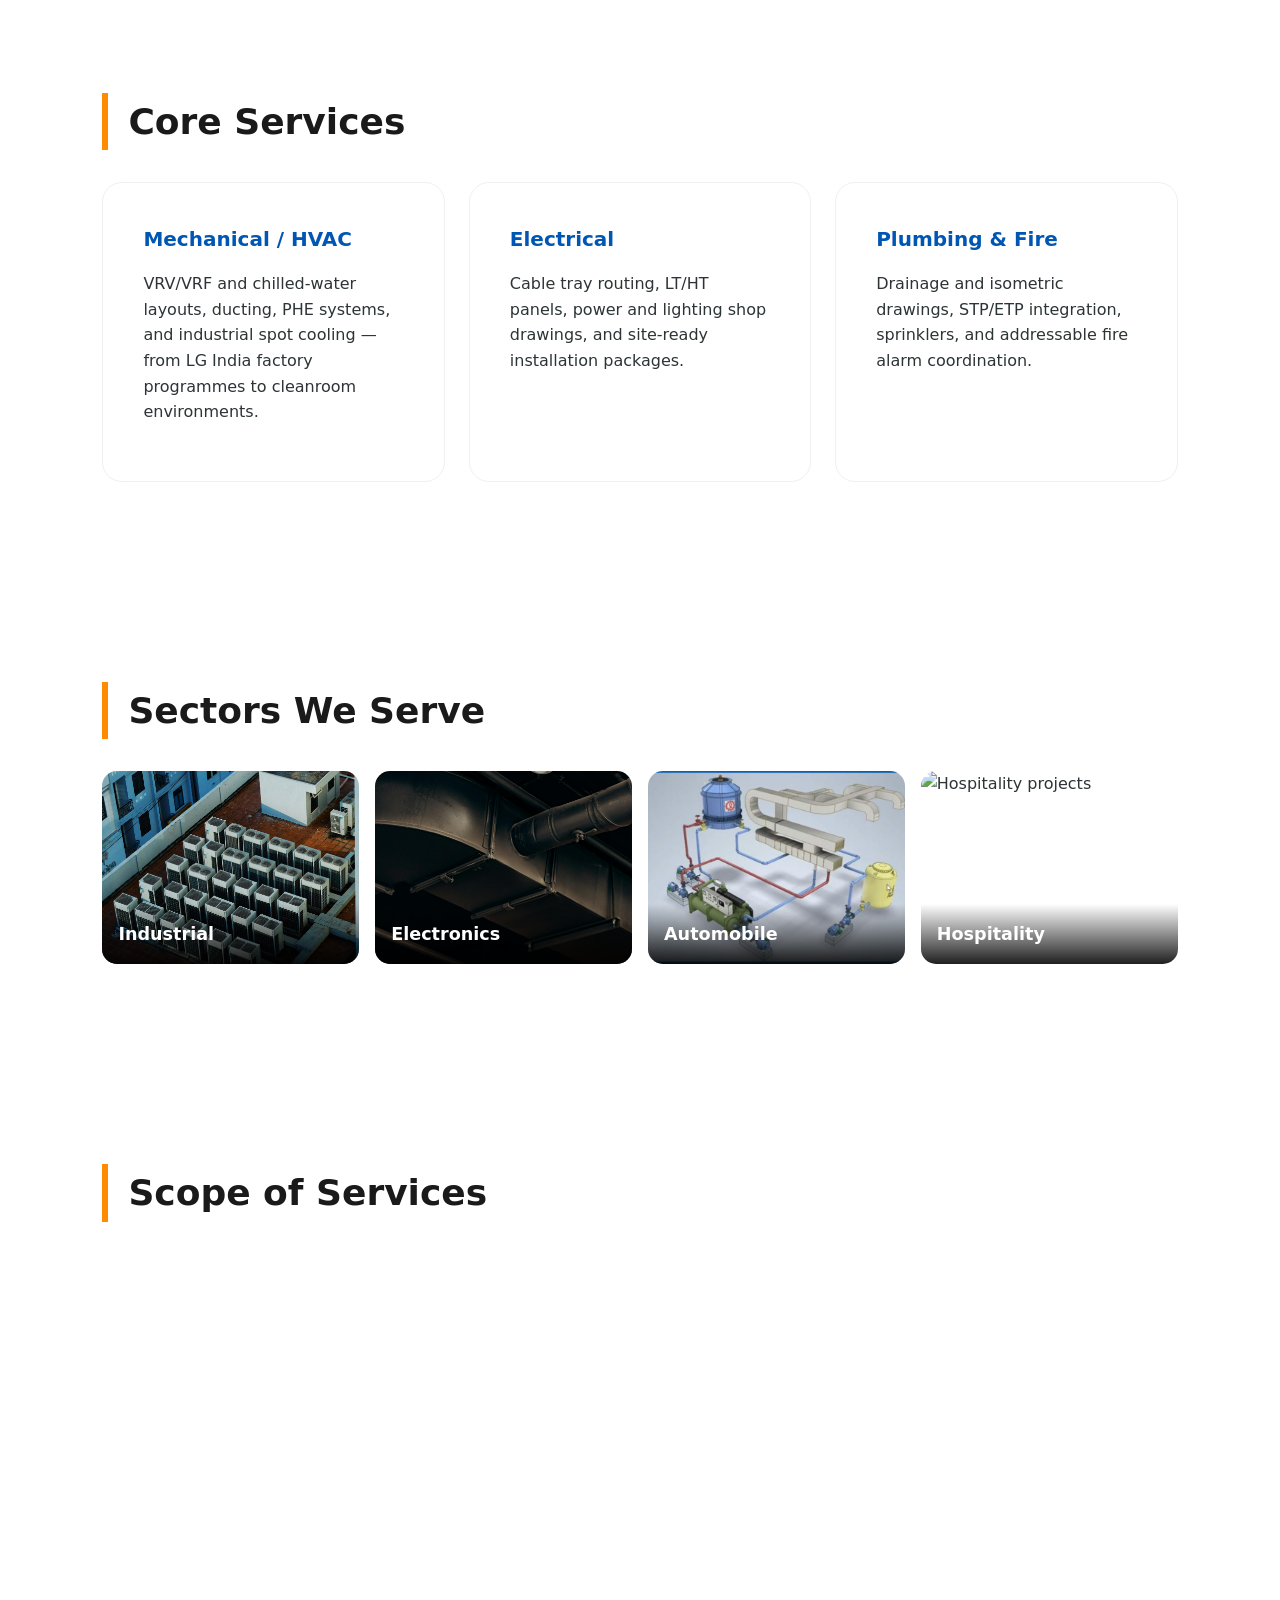
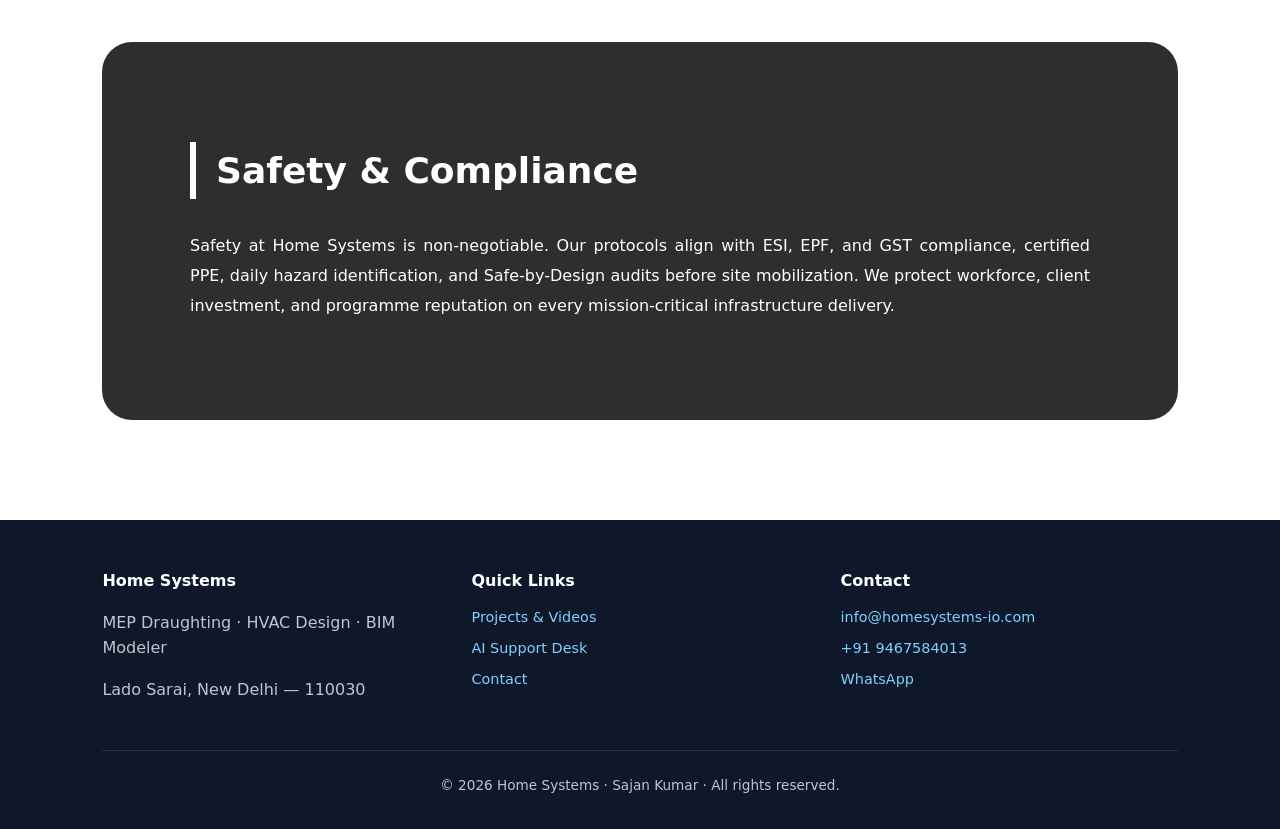
==== commit 24e19847: "Add files via upload" ====
--- a/index.html
+++ b/index.html
@@ -120,7 +120,7 @@
         <div>
             <h4>Contact</h4>
             <ul>
-                <li><a href="mailto:sajankamboj13521@gmail.com">sajankamboj13521@gmail.com</a></li>
+                <li><a href="mailto:info@homesystems-io.com">info@homesystems-io.com</a></li>
                 <li><a href="tel:+919467584013">+91 9467584013</a></li>
                 <li><a href="https://wa.me/919467584013" target="_blank" rel="noopener noreferrer">WhatsApp</a></li>
             </ul>
--- a/css/index.css
+++ b/css/index.css
@@ -0,0 +1,573 @@
+:root {
+    --primary: #0056b3;
+    --accent: #ff8c00;
+    --bg-light: #f4f7f9;
+    --text-main: #2d3436;
+}
+
+*,
+*::before,
+*::after {
+    box-sizing: border-box;
+}
+
+html {
+    scroll-behavior: smooth;
+}
+
+body {
+    margin: 0;
+    font-family: 'Inter', 'Segoe UI', system-ui, sans-serif;
+    background: #fff;
+    color: var(--text-main);
+    line-height: 1.6;
+    overflow-x: hidden;
+}
+
+/* Header */
+header {
+    background: rgba(255, 255, 255, 0.95);
+    backdrop-filter: blur(10px);
+    -webkit-backdrop-filter: blur(10px);
+    padding: 12px clamp(16px, 5%, 8%);
+    display: flex;
+    justify-content: space-between;
+    align-items: center;
+    gap: 12px;
+    border-bottom: 1px solid #eee;
+    position: sticky;
+    top: 0;
+    z-index: 2000;
+}
+
+.logo-container {
+    display: flex;
+    align-items: center;
+    gap: 12px;
+    text-decoration: none;
+    flex-shrink: 0;
+}
+
+.logo-img {
+    height: clamp(48px, 12vw, 72px);
+    width: auto;
+    display: block;
+}
+
+.logo-text {
+    font-size: clamp(1rem, 3.5vw, 1.65rem);
+    font-weight: 800;
+    color: #1a1a1a;
+    letter-spacing: -0.5px;
+}
+
+.brand-io {
+    color: var(--accent);
+}
+
+.nav-toggle {
+    display: none;
+    background: none;
+    border: 1px solid #ddd;
+    border-radius: 8px;
+    padding: 8px 12px;
+    font-size: 1.25rem;
+    cursor: pointer;
+    color: #333;
+}
+
+.site-nav {
+    display: flex;
+    flex-wrap: wrap;
+    align-items: center;
+    gap: 8px 20px;
+}
+
+.site-nav a {
+    text-decoration: none;
+    color: #444;
+    font-size: 0.9rem;
+    font-weight: 600;
+    position: relative;
+    padding-bottom: 4px;
+    white-space: nowrap;
+}
+
+.site-nav a::after {
+    content: '';
+    position: absolute;
+    width: 0;
+    height: 2px;
+    bottom: 0;
+    left: 0;
+    background: var(--accent);
+    transition: width 0.3s;
+}
+
+.site-nav a:hover::after,
+.site-nav a:focus-visible::after {
+    width: 100%;
+}
+
+.site-nav .nav-ai {
+    color: var(--primary);
+}
+
+/* Hero + video */
+.hero {
+    position: relative;
+    height: min(90vh, 720px);
+    min-height: 420px;
+    display: flex;
+    align-items: center;
+    justify-content: center;
+    background: #0a1628 url('../image/hvac.jpg') center / cover no-repeat;
+    color: #fff;
+    overflow: hidden;
+}
+
+.hero::before {
+    content: '';
+    position: absolute;
+    top: 0;
+    left: 0;
+    width: 100%;
+    height: 100%;
+    background: linear-gradient(180deg, rgba(0, 20, 50, 0.45) 0%, rgba(0, 0, 0, 0.65) 100%);
+    z-index: 2;
+    pointer-events: none;
+}
+
+#bg-video {
+    position: absolute;
+    top: 0;
+    left: 0;
+    width: 100%;
+    height: 100%;
+    object-fit: cover;
+    object-position: center;
+    z-index: 1;
+    opacity: 1;
+}
+
+#bg-video.is-hidden {
+    display: none;
+}
+
+.hero-box {
+    position: relative;
+    z-index: 3;
+    text-align: center;
+    max-width: 900px;
+    padding: 0 clamp(16px, 5%, 32px);
+}
+
+.hero-box h1 {
+    font-size: clamp(1.75rem, 6vw, 3.75rem);
+    font-weight: 900;
+    margin: 0 0 16px;
+    letter-spacing: -1px;
+    line-height: 1.15;
+}
+
+.hero-box p {
+    font-size: clamp(1rem, 2.5vw, 1.25rem);
+    opacity: 0.92;
+    font-weight: 300;
+    margin: 0 auto;
+    max-width: 42rem;
+}
+
+.hero-cta {
+    margin-top: 28px;
+    display: flex;
+    flex-wrap: wrap;
+    gap: 12px;
+    justify-content: center;
+}
+
+.btn-primary,
+.btn-outline {
+    display: inline-block;
+    padding: 12px 24px;
+    border-radius: 10px;
+    font-weight: 700;
+    font-size: 0.95rem;
+    text-decoration: none;
+    transition: transform 0.2s, box-shadow 0.2s;
+}
+
+.btn-primary {
+    background: var(--accent);
+    color: #fff;
+    box-shadow: 0 8px 24px rgba(255, 140, 0, 0.35);
+}
+
+.btn-outline {
+    background: transparent;
+    color: #fff;
+    border: 2px solid rgba(255, 255, 255, 0.8);
+}
+
+.btn-primary:hover,
+.btn-outline:hover {
+    transform: translateY(-2px);
+}
+
+/* Stats */
+.stats-section {
+    padding: clamp(40px, 8vw, 60px) clamp(16px, 8%, 8%);
+    background: var(--bg-light);
+    border-bottom: 1px solid #e0e0e0;
+}
+
+.stats-grid {
+    display: grid;
+    grid-template-columns: repeat(auto-fit, minmax(140px, 1fr));
+    gap: 20px;
+    text-align: center;
+    max-width: 1200px;
+    margin: 0 auto;
+}
+
+.stat-card {
+    padding: 20px 12px;
+    background: #fff;
+    border-radius: 15px;
+    box-shadow: 0 10px 30px rgba(0, 0, 0, 0.04);
+    border: 1px solid #eee;
+}
+
+.stat-card h3 {
+    font-size: clamp(1.75rem, 5vw, 2.5rem);
+    color: var(--primary);
+    margin: 0;
+    font-weight: 800;
+}
+
+.stat-card p {
+    font-size: 0.75rem;
+    color: #777;
+    font-weight: 700;
+    text-transform: uppercase;
+    margin: 8px 0 0;
+}
+
+/* Sections */
+.page-section {
+    padding: clamp(48px, 10vw, 100px) clamp(16px, 8%, 8%);
+    max-width: 1400px;
+    margin: 0 auto;
+}
+
+.section-header {
+    margin-bottom: 32px;
+    border-left: 6px solid var(--accent);
+    padding-left: 20px;
+}
+
+.section-header h2 {
+    font-size: clamp(1.5rem, 4vw, 2.25rem);
+    margin: 0;
+    color: #1a1a1a;
+}
+
+.detail-flex {
+    display: flex;
+    gap: clamp(24px, 5vw, 60px);
+    align-items: center;
+    flex-wrap: wrap;
+}
+
+.detail-content {
+    flex: 1 1 280px;
+    min-width: 0;
+    text-align: justify;
+    font-size: 1.05rem;
+    color: #555;
+}
+
+.detail-media {
+    flex: 1 1 280px;
+    min-width: 0;
+    border-radius: 20px;
+    overflow: hidden;
+    box-shadow: 0 25px 50px rgba(0, 0, 0, 0.12);
+}
+
+.detail-media img {
+    width: 100%;
+    height: auto;
+    display: block;
+    vertical-align: middle;
+}
+
+.service-grid {
+    display: grid;
+    grid-template-columns: repeat(auto-fit, minmax(260px, 1fr));
+    gap: 24px;
+}
+
+.service-item {
+    background: #fff;
+    padding: clamp(24px, 4vw, 40px);
+    border-radius: 20px;
+    border: 1px solid #f0f0f0;
+    transition: transform 0.35s, box-shadow 0.35s;
+}
+
+.service-item:hover {
+    transform: translateY(-8px);
+    box-shadow: 0 20px 40px rgba(0, 0, 0, 0.08);
+}
+
+.service-item h3 {
+    color: var(--primary);
+    font-size: 1.25rem;
+    margin: 0 0 12px;
+}
+
+.sector-grid {
+    display: grid;
+    grid-template-columns: repeat(auto-fit, minmax(160px, 1fr));
+    gap: 16px;
+}
+
+.sector-box {
+    position: relative;
+    aspect-ratio: 4 / 3;
+    min-height: 180px;
+    border-radius: 15px;
+    overflow: hidden;
+}
+
+.sector-box img {
+    width: 100%;
+    height: 100%;
+    object-fit: cover;
+    transition: transform 0.5s;
+}
+
+.sector-box:hover img {
+    transform: scale(1.08);
+}
+
+.sector-info {
+    position: absolute;
+    bottom: 0;
+    left: 0;
+    width: 100%;
+    padding: 16px;
+    background: linear-gradient(transparent, rgba(0, 0, 0, 0.88));
+    color: #fff;
+}
+
+.sector-info h3 {
+    margin: 0;
+    font-size: 1.1rem;
+}
+
+.scope-container {
+    display: grid;
+    grid-template-columns: repeat(auto-fit, minmax(150px, 1fr));
+    gap: 12px;
+}
+
+.scope-card {
+    background: #f9f9f9;
+    padding: 20px 12px;
+    text-align: center;
+    font-weight: 600;
+    font-size: 0.9rem;
+    border-radius: 12px;
+    border: 1px solid #eee;
+    transition: background 0.3s, color 0.3s;
+}
+
+.scope-card:hover {
+    background: var(--primary);
+    color: #fff;
+}
+
+.safety-hero {
+    background: linear-gradient(rgba(0, 0, 0, 0.82), rgba(0, 0, 0, 0.82)),
+        url('../image/outdoor.jpg') center / cover no-repeat;
+    padding: clamp(48px, 10vw, 100px) clamp(20px, 6%, 8%);
+    border-radius: clamp(16px, 3vw, 30px);
+    color: #fff;
+    text-align: center;
+}
+
+.safety-hero .section-header {
+    border-left-color: #fff;
+    text-align: left;
+    max-width: 900px;
+    margin-left: auto;
+    margin-right: auto;
+}
+
+.safety-hero .section-header h2 {
+    color: #fff;
+}
+
+.safety-hero > p {
+    max-width: 900px;
+    margin: 0 auto;
+    line-height: 1.85;
+    text-align: justify;
+}
+
+/* Footer */
+.site-footer {
+    background: #0f172a;
+    color: rgba(255, 255, 255, 0.75);
+    padding: 48px clamp(16px, 8%, 8%) 32px;
+    margin-top: 0;
+}
+
+.footer-grid {
+    display: grid;
+    grid-template-columns: repeat(auto-fit, minmax(200px, 1fr));
+    gap: 32px;
+    max-width: 1200px;
+    margin: 0 auto 32px;
+}
+
+.site-footer h4 {
+    color: #fff;
+    margin: 0 0 12px;
+    font-size: 1rem;
+}
+
+.site-footer a {
+    color: #7dd3fc;
+    text-decoration: none;
+}
+
+.site-footer a:hover {
+    text-decoration: underline;
+}
+
+.site-footer ul {
+    list-style: none;
+    padding: 0;
+    margin: 0;
+}
+
+.site-footer li {
+    margin-bottom: 8px;
+    font-size: 0.9rem;
+}
+
+.footer-copy {
+    text-align: center;
+    font-size: 0.85rem;
+    padding-top: 24px;
+    border-top: 1px solid rgba(255, 255, 255, 0.1);
+    max-width: 1200px;
+    margin: 0 auto;
+}
+
+/* AI FAB */
+.ai-fab {
+    position: fixed;
+    bottom: clamp(16px, 4vw, 40px);
+    right: clamp(16px, 4vw, 40px);
+    width: clamp(56px, 14vw, 72px);
+    height: clamp(56px, 14vw, 72px);
+    background: var(--primary);
+    border-radius: 50%;
+    display: flex;
+    justify-content: center;
+    align-items: center;
+    box-shadow: 0 15px 35px rgba(0, 86, 179, 0.4);
+    cursor: pointer;
+    transition: transform 0.3s;
+    text-decoration: none;
+    z-index: 3000;
+    font-size: clamp(28px, 8vw, 36px);
+}
+
+.ai-fab:hover {
+    transform: scale(1.08);
+}
+
+.ai-fab span {
+    line-height: 1;
+}
+
+/* Scroll animations */
+.reveal {
+    opacity: 0;
+    transform: translateY(32px);
+    transition: opacity 0.7s ease, transform 0.7s ease;
+}
+
+.reveal.is-visible {
+    opacity: 1;
+    transform: translateY(0);
+}
+
+/* Mobile */
+@media (max-width: 768px) {
+    .nav-toggle {
+        display: block;
+    }
+
+    .site-nav {
+        display: none;
+        position: absolute;
+        top: 100%;
+        left: 0;
+        right: 0;
+        flex-direction: column;
+        align-items: stretch;
+        background: rgba(255, 255, 255, 0.98);
+        padding: 16px;
+        border-bottom: 1px solid #eee;
+        box-shadow: 0 12px 24px rgba(0, 0, 0, 0.08);
+    }
+
+    .site-nav.is-open {
+        display: flex;
+    }
+
+    header {
+        flex-wrap: wrap;
+        position: sticky;
+    }
+
+    header.is-nav-open {
+        padding-bottom: 0;
+    }
+
+    .hero {
+        min-height: 360px;
+        height: 70vh;
+    }
+
+    .detail-flex {
+        flex-direction: column;
+    }
+
+    .safety-hero > p {
+        text-align: left;
+    }
+
+    .page-section {
+        padding-top: 48px;
+        padding-bottom: 48px;
+    }
+}
+
+@media (prefers-reduced-motion: reduce) {
+    .reveal {
+        opacity: 1;
+        transform: none;
+        transition: none;
+    }
+
+    #bg-video {
+        display: none;
+    }
+}
